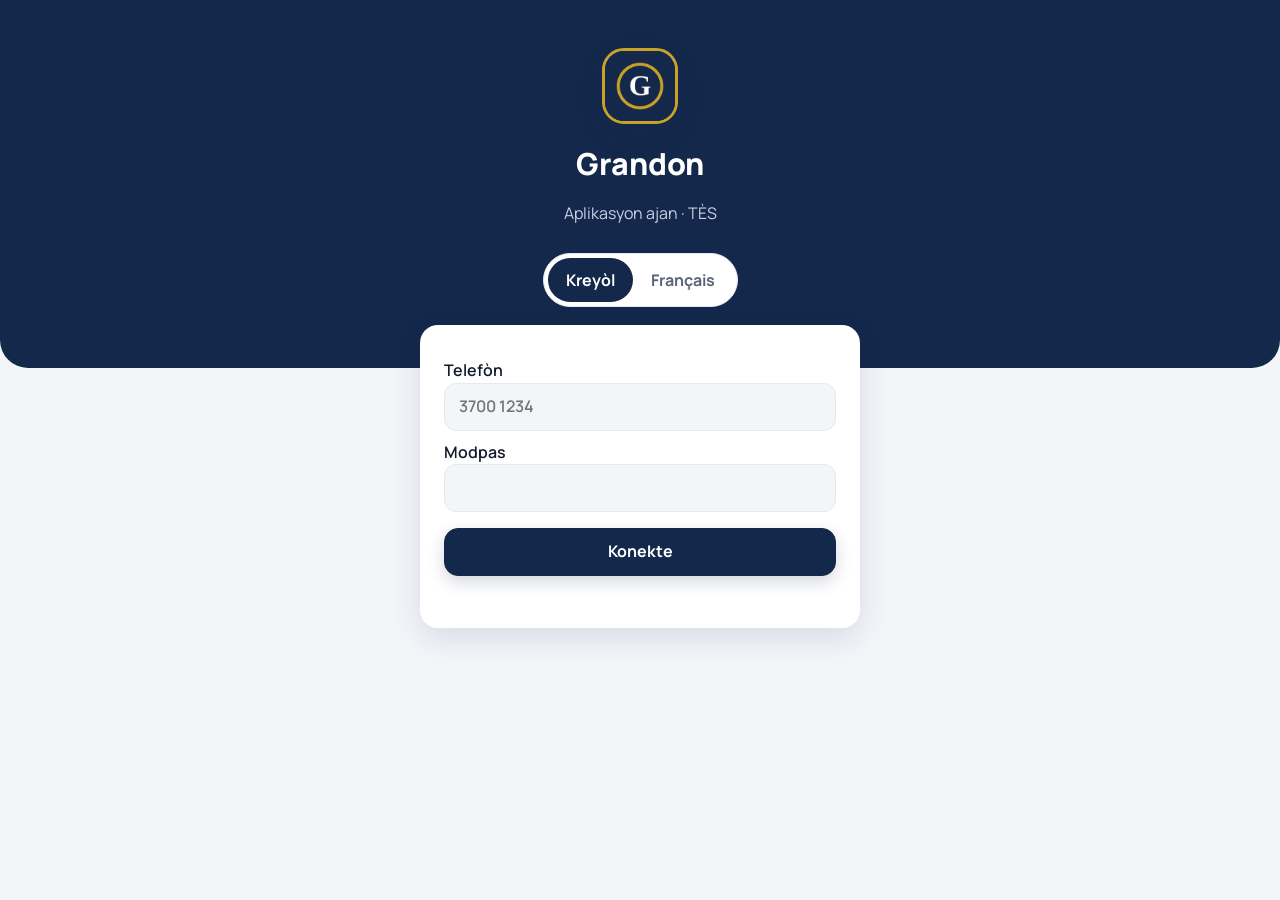
==== tes/index.html @ ac037f87 "v4.23: prodiksyon nan rasin sit la, kopi tès nan tes/ - config.js konekte ak baz prodiksyon an - tes" ====
<!doctype html>
<html lang="ht" data-look="a">
<head>
  <meta charset="utf-8">
  <meta name="viewport" content="width=device-width, initial-scale=1, viewport-fit=cover">
  <meta name="theme-color" content="#14284b">
  <meta name="robots" content="noindex">
  <meta name="description" content="Grandon: kliyan, cycle epay ak depo, menm san entènèt.">
  <title>Grandon · TÈS</title>
  <script>
    // Mete look/tèm/gwosè tèks la ANVAN premye randering lan (pa gen flach).
    try {
      var p = JSON.parse(localStorage.getItem("grandon-prefs") || "{}"), r = document.documentElement;
      r.dataset.look = ["a", "b", "c"].includes(p.look) ? p.look : "a";
      if (r.dataset.look === "c" || p.tem === "dark") r.dataset.theme = "dark"; else if (p.tem === "light") r.dataset.theme = "light";
      if (p.teks) r.dataset.teks = p.teks;
    } catch (e) {}
  </script>
  <link rel="manifest" href="manifest.webmanifest">
  <link rel="icon" href="../icons/icon-192.png">
  <link rel="apple-touch-icon" href="../icons/icon-192.png">
  <link rel="stylesheet" href="../app.css">
  <link rel="stylesheet" href="../look-a.css">
  <link rel="stylesheet" href="../look-b.css">
  <link rel="stylesheet" href="../look-c.css">
</head>
<body>
  <header id="bar" hidden></header>
  <nav id="nav" class="tabbar" aria-label="Navigasyon prensipal" hidden></nav>
  <main id="app"><p class="empty">Ap chaje…</p></main>
  <script src="config.js"></script>
  <script type="module" src="../app.js"></script>
</body>
</html>
---- app.css ----
:root {
  --bg: #f3f5f9; --card: #fff; --ink: #121a2b; --mut: #5a6478; --line: #dde2ec;
  --pri: #14284b; --pri-ink: #fff; --acc: #c9a227; --ok: #1e7b45; --warn: #9a5b00; --err: #b42318; --info: #1d5fa8; --pend: #6b4fbb;
  --r: 12px;
  color-scheme: light;
}
@media (prefers-color-scheme: dark) {
  :root:not([data-theme="light"]) {
    --bg: #0b1120; --card: #141c2e; --ink: #e6ebf5; --mut: #9aa6bd; --line: #26314a;
    --pri: #7fa6e8; --pri-ink: #0b1120; --acc: #e0bd4f; --ok: #4cc27f; --warn: #e3a440; --err: #f0716a; --info: #7fb2f0; --pend: #a58ef0;
    color-scheme: dark;
  }
}
:root[data-theme="dark"] {
  --bg: #0b1120; --card: #141c2e; --ink: #e6ebf5; --mut: #9aa6bd; --line: #26314a;
  --pri: #7fa6e8; --pri-ink: #0b1120; --acc: #e0bd4f; --ok: #4cc27f; --warn: #e3a440; --err: #f0716a; --info: #7fb2f0; --pend: #a58ef0;
  color-scheme: dark;
}
html[data-teks="l"] { font-size: 112.5%; }
html[data-teks="xl"] { font-size: 125%; }
* { box-sizing: border-box; }
html { -webkit-text-size-adjust: 100%; }
body { margin: 0; overflow-x: hidden; background: var(--bg); color: var(--ink); font: 1rem/1.45 system-ui, -apple-system, "Segoe UI", Roboto, sans-serif; }
main { max-width: 640px; margin: 0 auto; padding: 12px 16px 80px; }
h1 { font-size: 1.35rem; margin: 6px 0 10px; display: flex; flex-wrap: wrap; gap: 6px; align-items: center; }
h2 { font-size: 1.05rem; margin: 22px 0 8px; }
a { color: var(--pri); }
.mut { color: var(--mut); } .sm { font-size: .85rem; }
.empty { color: var(--mut); text-align: center; padding: 24px 8px; }

#bar { position: sticky; top: 0; z-index: 10; display: flex; justify-content: space-between; align-items: center;
  padding: 10px 16px; padding-top: max(10px, env(safe-area-inset-top)); background: #14284b; color: #fff; }
#bar a { color: inherit; text-decoration: none; }
.brand { font-weight: 700; font-size: 1.1rem; display: flex; align-items: center; gap: 8px; }
.brand img { border-radius: 7px; }
.brand small { font-weight: 500; font-size: .7rem; opacity: .8; border: 1px solid currentColor; border-radius: 6px; padding: 0 5px; margin-left: 4px; }
.net { display: flex; align-items: center; gap: 6px; font-size: .9rem; background: rgba(255,255,255,.15); padding: 4px 10px; border-radius: 99px; }
.dot { width: 9px; height: 9px; border-radius: 50%; background: #7ee2a0; }
.net.off .dot { background: #fbb; }
.cnt { background: #fff; color: #222; border-radius: 99px; padding: 0 7px; font-size: .8rem; font-weight: 700; }
.cnt.err { background: #ffd8d4; color: #8a1b12; }
.spin { width: 12px; height: 12px; border: 2px solid currentColor; border-right-color: transparent; border-radius: 50%; animation: sp .8s linear infinite; }
@keyframes sp { to { transform: rotate(360deg); } }

.card { background: var(--card); border: 1px solid var(--line); border-radius: var(--r); padding: 14px; margin: 8px 0; }
.btn { display: inline-flex; justify-content: center; align-items: center; gap: 6px; min-height: 44px; padding: 10px 16px; border-radius: 10px;
  border: 1px solid var(--line); background: var(--card); color: var(--ink); font: inherit; font-weight: 600; text-decoration: none; cursor: pointer; }
.btn.pri { background: var(--pri); color: var(--pri-ink); border-color: var(--pri); }
.btn.danger { color: var(--err); border-color: var(--err); }
.btn.sm { min-height: 36px; padding: 6px 12px; font-size: .9rem; }
.btn.block { display: flex; width: 100%; margin: 10px 0; }
.btn:disabled { opacity: .55; }
.back { display: inline-block; padding: 6px 0; text-decoration: none; font-weight: 600; }

.hello { margin: 4px 0 10px; font-size: 1.05rem; }
.actions { display: grid; grid-template-columns: repeat(3, 1fr); gap: 8px; }
.act { background: var(--card); border: 1px solid var(--line); border-radius: var(--r); padding: 14px 6px; text-align: center; text-decoration: none; color: var(--ink); font-weight: 600; font-size: .9rem; }
.act span { display: flex; margin: 0 auto 6px; width: 40px; height: 40px; align-items: center; justify-content: center; border-radius: 50%; background: var(--pri); color: var(--pri-ink); font-size: 1.3rem; }

.search, input, select, textarea { width: 100%; font: inherit; padding: 11px 12px; border-radius: 10px; border: 1px solid var(--line); background: var(--card); color: var(--ink); }
.search { margin-bottom: 8px; }
.list { display: flex; flex-direction: column; gap: 6px; }
.row { display: flex; justify-content: space-between; gap: 10px; align-items: center; background: var(--card); border: 1px solid var(--line); border-radius: var(--r); padding: 12px; text-decoration: none; color: var(--ink); }
.row.col { flex-direction: column; align-items: stretch; }
.row .right { text-align: right; flex-shrink: 0; }
.btns { display: flex; gap: 8px; margin-top: 8px; }

.badge { display: inline-block; font-size: .72rem; font-weight: 700; padding: 2px 8px; border-radius: 99px; vertical-align: middle; border: 1px solid currentColor; }
.badge.ok { color: var(--ok); } .badge.warn { color: var(--warn); } .badge.err { color: var(--err); }
.badge.info { color: var(--info); } .badge.mut { color: var(--mut); } .badge.pend { color: var(--pend); }

.form label { display: block; margin: 10px 0; font-weight: 600; font-size: .92rem; }
.form label input, .form label select, .form label textarea { margin-top: 4px; font-weight: 400; }
.grid2 { display: grid; grid-template-columns: minmax(0, 1fr) minmax(0, 1fr); gap: 0 10px; }
.grid2 > * { min-width: 0; }
input[type=date] { min-height: 46px; }
@media (max-width: 360px) { .grid2 { grid-template-columns: 1fr; } }
label.chk { display: flex; gap: 10px; align-items: flex-start; font-weight: 500; }
label.chk input { width: 22px; height: 22px; margin: 0; flex-shrink: 0; }
fieldset.field { border: 0; padding: 0; margin: 12px 0; min-width: 0; }
fieldset.field legend { font-weight: 600; font-size: .92rem; padding: 0; margin-bottom: 6px; }
.sr { position: absolute; width: 1px; height: 1px; overflow: hidden; clip: rect(0 0 0 0); }
.seg.s4 { grid-template-columns: repeat(4, 1fr); } .seg.s5 { grid-template-columns: repeat(5, 1fr); }
.jours { display: grid; grid-template-columns: repeat(7, 1fr); gap: 4px; }
.jours label { position: relative; margin: 0; }
.jours input { position: absolute; inset: 0; width: 1px; height: 1px; opacity: 0; pointer-events: none; }
.jours span { display: flex; align-items: center; justify-content: center; min-height: 46px; border-radius: 10px; border: 1px solid var(--line); font-size: .82rem; font-weight: 600; }
.jours input:checked + span { background: var(--pri); color: var(--pri-ink); border-color: var(--pri); }
.jours input:focus-visible + span { outline: 2px solid var(--info); }
.solde { text-align: center; }
.solde span { display: block; color: var(--mut); font-size: .85rem; }
.solde b { display: block; font-size: 2rem; color: var(--pri); margin: 2px 0; }
.bar { height: 8px; border-radius: 99px; background: var(--line); margin-top: 6px; overflow: hidden; }
.bar i { display: block; height: 100%; background: var(--acc); border-radius: 99px; }
b.in { color: var(--ok); } b.out { color: var(--err); }
.recap small { font-size: .75rem; }
.gps { display: flex; justify-content: space-between; align-items: center; gap: 8px; }
.prev { max-width: 100%; max-height: 220px; border-radius: 10px; display: block; margin: 6px 0; }
.err-msg { color: var(--err); font-weight: 600; min-height: 1em; margin: 6px 0; }
.note { padding: 10px 12px; border-radius: 10px; background: var(--card); border: 1px solid var(--line); }
.note.warn { border-color: var(--warn); } .note.err { border-color: var(--err); color: var(--err); }

.seg { border: 0; padding: 0; margin: 0 0 6px; min-width: 0; display: grid; grid-template-columns: 1fr 1fr; gap: 6px; }
.seg label { margin: 0; position: relative; }
.seg input { position: absolute; inset: 0; width: 1px; height: 1px; opacity: 0; pointer-events: none; }
.seg span { display: flex; align-items: center; justify-content: center; text-align: center; min-height: 48px; padding: 6px; border-radius: 10px; border: 1px solid var(--line); font-size: .88rem; }
.seg input:checked + span { background: var(--pri); color: var(--pri-ink); border-color: var(--pri); }
.seg input:focus-visible + span { outline: 2px solid var(--info); }

.recap, .stats { display: grid; grid-template-columns: 1fr 1fr; gap: 10px; }
.recap { background: var(--bg); border-radius: 10px; padding: 10px; margin: 8px 0; }
.recap div, .stats div { display: flex; flex-direction: column; }
.recap span, .stats span, .kv > span { color: var(--mut); font-size: .8rem; }
.stats .wide { grid-column: 1 / -1; } .stats .warn b { color: var(--warn); }
.kv { display: flex; justify-content: space-between; padding: 4px 0; }

.head { display: flex; gap: 12px; align-items: center; }
.head h1 { margin: 0; }
.avatar { width: 64px; height: 64px; border-radius: 50%; object-fit: cover; flex-shrink: 0; }
.avatar.ph { display: flex; align-items: center; justify-content: center; background: var(--pri); color: var(--pri-ink); font-size: 1.6rem; font-weight: 700; }

.login { text-align: center; padding-top: 30px; }
.login h1 { justify-content: center; font-size: 1.7rem; margin-bottom: 0; }
.login form { text-align: left; margin-top: 18px; }
.login form label { display: block; margin: 10px 0; font-weight: 600; }
.login .btn { width: 100%; margin-top: 8px; }
.login img { border-radius: 18px; }

.toast { position: fixed; left: 16px; right: 16px; bottom: max(16px, env(safe-area-inset-bottom)); max-width: 600px; margin: 0 auto; z-index: 50;
  padding: 12px 16px; border-radius: 12px; background: #17201b; color: #fff; font-weight: 600; box-shadow: 0 6px 24px rgba(0,0,0,.25); }
.toast.err { background: #b42318; color: #fff; } .toast.info { background: #14284b; color: #fff; }
.toast.update { border: 0; font: inherit; font-weight: 700; cursor: pointer; }

/* ---------- Ba navigasyon anba ---------- */
.tabbar { position: fixed; left: 0; right: 0; bottom: 0; z-index: 20; display: grid; grid-template-columns: repeat(6, 1fr);
  background: var(--card); border-top: 1px solid var(--line); padding: 4px max(4px, env(safe-area-inset-right)) max(4px, env(safe-area-inset-bottom)) max(4px, env(safe-area-inset-left));
  box-shadow: 0 -4px 16px rgba(10, 20, 40, .06); }
.tabbar a { display: flex; flex-direction: column; align-items: center; justify-content: center; gap: 2px; min-height: 56px;
  text-decoration: none; color: var(--mut); font-size: .72rem; font-weight: 600; border-radius: 12px; }
.tabbar svg { width: 24px; height: 24px; fill: none; stroke: currentColor; }
[hidden] { display: none !important; }
.tabbar a.on { color: var(--pri); }
.nav-foot { display: none; }
/* Laptop / ekran laj (≥ 1024 px): navigasyon an vin yon kolòn agòch anba ba estati a; kontni an pi laj.
   Chak look re-ekri règ sa yo ak pwòp estil li (gade LOOKS.md § Laptop). */
@media (min-width: 1024px) {
  body.has-nav { padding-left: var(--nav-w, 0px); } /* chak look mete --nav-w (sinon pa gen kolòn) */
  body.has-nav #bar { margin-left: calc(-1 * var(--nav-w, 0px)); } /* ba a soti nan padding body a: li sou tout lajè a */
  body.has-nav main { padding-bottom: 40px; }
  body.has-nav .toast { left: auto; right: 24px; bottom: 24px; transform: none; max-width: 420px; }
  .tabbar { position: fixed; left: 0; right: auto; top: var(--bar-h, 56px); bottom: 0; width: var(--nav-w, 232px); transform: none;
    display: flex; flex-direction: column; gap: 4px; padding: 14px 12px; border: 0; border-right: 1px solid var(--line); border-radius: 0; box-shadow: none; overflow-y: auto; }
  .tabbar a { flex-direction: row; justify-content: flex-start; gap: 12px; min-height: 48px; padding: 0 14px; border-radius: 12px; font-size: .95rem; }
  .nav-foot { display: flex; flex-direction: column; gap: 2px; margin-top: auto; padding: 12px 14px 4px; font-size: .85rem; color: var(--mut); border-top: 1px solid var(--line); }
  .nav-foot .nav-moi { color: var(--ink); font-weight: 700; }
  main { max-width: 1120px; padding: 24px 32px 40px; }
  .form { max-width: 720px; }
  .list.grid-t { grid-template-columns: 1fr 1fr; }
}
@media (min-width: 1440px) { .list.grid-t { grid-template-columns: 1fr 1fr 1fr; } main { max-width: 1240px; } }
.tabbar a.on svg { background: color-mix(in srgb, var(--pri) 14%, transparent); border-radius: 99px; padding: 3px 14px; width: 54px; height: 30px; }
.tabbar a:focus-visible { outline: 2px solid var(--info); outline-offset: -2px; }
body.has-nav main { padding-bottom: calc(96px + env(safe-area-inset-bottom)); }
body.has-nav .toast { bottom: calc(80px + env(safe-area-inset-bottom)); }

/* ---------- Eleman paj yo ---------- */
.page-head { display: flex; justify-content: space-between; align-items: center; gap: 10px; margin: 6px 0 12px; }
.page-head h1 { margin: 0; font-size: 1.5rem; }
.grow { flex: 1; min-width: 0; }
.row .grow b, .row .grow .sm { overflow-wrap: anywhere; }
a.lnk { text-decoration: none; color: inherit; }
.row.flat { background: transparent; border: 0; padding: 8px 0 0; }
.thumb { width: 44px; height: 44px; border-radius: 50%; object-fit: cover; flex-shrink: 0; background: var(--line); }
.thumb.ph { display: flex; align-items: center; justify-content: center; background: var(--pri); color: var(--pri-ink); font-weight: 700; }
.center { text-align: center; }
.seg.s3 { grid-template-columns: repeat(3, 1fr); }
.btn.block.danger { background: var(--card); }
.soon { text-align: center; padding: 32px 16px; }
.soon h1 { justify-content: center; }
.soon-ico svg { width: 56px; height: 56px; fill: var(--acc); }
.soon-links { display: flex; justify-content: center; gap: 8px; flex-wrap: wrap; margin-top: 14px; }

/* Rapò */
.chips { display: grid; grid-template-columns: repeat(3, 1fr); gap: 8px; margin-bottom: 12px; }
.chip { display: flex; flex-direction: column; align-items: center; padding: 8px 4px; min-height: 52px; border-radius: 12px;
  border: 1px solid var(--line); background: var(--card); color: var(--ink); font: inherit; font-weight: 700; cursor: pointer; }
.chip small { font-weight: 500; color: var(--mut); font-size: .75rem; }
.chip.on { background: var(--pri); color: var(--pri-ink); border-color: var(--pri); }
.chip.on small { color: inherit; opacity: .85; }
.kpis { display: grid; grid-template-columns: 1fr 1fr; gap: 8px; }
.kpi { background: var(--card); border: 1px solid var(--line); border-radius: var(--r); padding: 12px; display: flex; flex-direction: column; min-width: 0; }
.kpi span { color: var(--mut); font-size: .8rem; }
.kpi b { font-size: 1.35rem; margin: 2px 0; overflow-wrap: anywhere; }
.kpi small { color: var(--mut); font-size: .75rem; }
.kpi.main { grid-column: 1 / -1; background: #14284b; border-color: #14284b; color: #fff; }
.kpi.main span, .kpi.main small { color: rgba(255,255,255,.8); }
.kpi.main b { font-size: 1.8rem; color: #fff; }

/* ---------- Tablèt (768 px +) ---------- */
@media (min-width: 768px) {
  main { max-width: 980px; padding-left: 24px; padding-right: 24px; }
  .grid-t { display: grid; grid-template-columns: 1fr 1fr; gap: 8px; }
  .kpis { grid-template-columns: repeat(4, 1fr); }
  .kpi.main { grid-column: 1 / -1; }
  .form { max-width: 640px; }
  .tabbar { left: 50%; right: auto; transform: translateX(-50%); width: min(640px, 100%); bottom: 12px;
    border: 1px solid var(--line); border-radius: 20px; padding: 4px; }
  body.has-nav main { padding-bottom: 110px; }
  .tabbar a { font-size: .8rem; }
}

/* ---------- Popup (bwat dyalòg) ---------- */
body.modal-open { overflow: hidden; }
.modal-wrap { position: fixed; inset: 0; z-index: 100; display: flex; align-items: flex-end; justify-content: center;
  background: rgba(8, 14, 28, .55); padding: 16px; padding-bottom: max(16px, env(safe-area-inset-bottom)); animation: fade .15s ease-out; }
.modal-wrap.out { animation: fade .12s ease-in reverse forwards; }
.modal { width: 100%; max-width: 440px; max-height: calc(100vh - 32px); overflow: auto; background: var(--card); color: var(--ink);
  border-radius: 20px; padding: 20px; box-shadow: 0 20px 60px rgba(0, 0, 0, .35); animation: monte .18s ease-out; }
@media (min-width: 600px) { .modal-wrap { align-items: center; } }
@keyframes fade { from { opacity: 0; } to { opacity: 1; } }
@keyframes monte { from { transform: translateY(24px); opacity: .6; } to { transform: none; opacity: 1; } }
@media (prefers-reduced-motion: reduce) { .modal-wrap, .modal { animation: none; } }
.modal-h { display: flex; flex-direction: column; align-items: center; text-align: center; gap: 10px; }
.modal-h h2 { margin: 0; font-size: 1.15rem; }
.modal-ico { width: 52px; height: 52px; border-radius: 50%; display: flex; align-items: center; justify-content: center;
  background: #14284b; color: #fff; font-size: 1.5rem; font-weight: 800; box-shadow: 0 0 0 5px color-mix(in srgb, var(--acc) 35%, transparent); }
.modal-ico.danger { background: var(--err); box-shadow: 0 0 0 5px color-mix(in srgb, var(--err) 25%, transparent); }
.modal-foto { width: 84px; height: 84px; border-radius: 50%; object-fit: cover; border: 3px solid var(--acc); cursor: zoom-in; }
.modal-p { text-align: center; color: var(--mut); margin: 10px 0 0; }
.modal-dl { margin: 14px 0 0; background: var(--bg); border-radius: 12px; padding: 4px 12px; }
.modal-dl div { display: flex; justify-content: space-between; gap: 12px; padding: 8px 0; border-bottom: 1px solid var(--line); }
.modal-dl div:last-child { border-bottom: 0; }
.modal-dl dt { color: var(--mut); font-size: .88rem; }
.modal-dl dd { margin: 0; font-weight: 700; text-align: right; overflow-wrap: anywhere; }
.modal-l { display: block; margin-top: 12px; font-weight: 600; font-size: .92rem; }
.modal-l input { margin-top: 6px; }
.modal-b { display: grid; grid-template-columns: repeat(auto-fit, minmax(0, 1fr)); gap: 10px; margin-top: 18px; }
.modal-b .btn { min-height: 48px; }
.btn.danger-full { background: var(--err); border-color: var(--err); color: #fff; }

/* Foto an gwo */
.zoom { margin: 0; text-align: center; }
.zoom img { max-width: 100%; max-height: 70vh; border-radius: 14px; display: block; margin: 0 auto; }
.zoom figcaption { margin-top: 10px; font-weight: 700; }
img.thumb, img.avatar, img.prev { cursor: zoom-in; }

/* Rechèch + pozisyon */
.search-row { display: grid; grid-template-columns: 1fr auto auto; gap: 8px; align-items: center; }
.search-row .search { margin: 0; }
.search-row select { width: auto; min-height: 46px; }
.gps-btn { min-height: 46px; padding: 8px 12px; }
.gps-btn svg { width: 20px; height: 20px; fill: var(--pri); }
@media (max-width: 420px) {
  .search-row { grid-template-columns: 1fr 1fr; }
  .search-row .search { grid-column: 1 / -1; }
}

/* Fich kliyan */
.page-head.sub { margin: 18px 0 8px; }
.page-head.sub h2 { margin: 0; }
.card.info .kv { padding: 9px 0; border-bottom: 1px solid var(--line); gap: 12px; align-items: center; }
.card.info .kv:last-child { border-bottom: 0; }
.card.info .kv b { text-align: right; overflow-wrap: anywhere; font-weight: 600; }

/* Chwa lang (koneksyon) */
.lang-sw { display: inline-flex; border: 1px solid var(--line); border-radius: 99px; padding: 3px; margin-top: 6px; background: var(--card); }
.lang-sw button { border: 0; background: none; font: inherit; font-weight: 600; padding: 6px 14px; border-radius: 99px; color: var(--mut); cursor: pointer; min-height: 36px; }
.lang-sw button.on { background: var(--pri); color: var(--pri-ink); }

/* Chan obligatwa ki manke */
[aria-invalid="true"] { border-color: var(--err) !important; box-shadow: 0 0 0 3px color-mix(in srgb, var(--err) 18%, transparent); }
.modal-choix fieldset { border: 0; padding: 0; margin: 14px 0 0; display: grid; gap: 6px; }
.modal-choix label:not(.modal-l) { display: flex; align-items: center; gap: 10px; padding: 10px 12px; border: 1px solid var(--line); border-radius: 12px; cursor: pointer; font-weight: 600; }
.modal-choix input[type=radio] { width: 20px; height: 20px; margin: 0; accent-color: var(--pri); }
.modal-choix label:has(input:checked) { border-color: var(--pri); background: color-mix(in srgb, var(--pri) 8%, transparent); }
.modal-choix textarea { margin-top: 6px; }

/* Onglè (Epay) */
.tabs { display: flex; gap: 4px; background: var(--card); border: 1px solid var(--line); border-radius: 14px; padding: 4px; margin: 0 0 6px; }
.tab { flex: 1; min-height: 44px; border: 0; border-radius: 10px; background: none; font: inherit; font-weight: 700; color: var(--mut); cursor: pointer; display: flex; align-items: center; justify-content: center; gap: 6px; }
.tab.on { background: var(--pri); color: var(--pri-ink); }
.tab:focus-visible { outline: 2px solid var(--info); }
.cnt-b { background: var(--err); color: #fff; border-radius: 99px; padding: 0 7px; font-size: .75rem; }
.btns-v { display: flex; flex-direction: column; gap: 6px; flex-shrink: 0; }
.btn-row { display: grid; grid-template-columns: 1fr 1fr; gap: 8px; margin: 10px 0; }
b.fee { color: var(--warn); }
.note.info-note { border-color: var(--info); color: var(--ink); background: color-mix(in srgb, var(--info) 8%, var(--card)); margin: 8px 0; font-size: .9rem; }
.row.demande .btns { margin-top: 10px; }
.seg.s4 span { font-size: .85rem; }

/* ---------- Mak nan ba a ---------- */
.brand .mark { width: 26px; height: 26px; border-radius: 8px; border: 2px solid var(--acc); display: inline-flex; align-items: center; justify-content: center; font-weight: 800; font-size: .95rem; }

/* ---------- Filt (Epay) ---------- */
.chips.filt { grid-template-columns: repeat(3, 1fr); margin: 6px 0 8px; }
.chips.filt .chip { min-height: 44px; flex-direction: row; gap: 6px; }

/* ---------- Chwa look (Paramèt) ---------- */
.looks { display: grid; grid-template-columns: repeat(3, minmax(0, 1fr)); gap: 8px; }
.looks .look-opt { position: relative; margin: 0; display: flex; flex-direction: column; gap: 6px; padding: 8px; border: 2px solid var(--line); border-radius: 14px; cursor: pointer; font-weight: 600; min-width: 0; }
.look-opt input { position: absolute; inset: 0; width: 1px; height: 1px; opacity: 0; pointer-events: none; }
.look-opt.on, .look-opt:has(input:checked) { border-color: var(--acc); box-shadow: 0 0 0 3px color-mix(in srgb, var(--acc) 25%, transparent); }
.look-opt:has(input:focus-visible) { outline: 2px solid var(--info); outline-offset: 2px; }
.look-prev { display: block; height: 88px; border-radius: 10px; position: relative; overflow: hidden; border: 1px solid var(--line); }
.look-prev i { position: absolute; display: block; border-radius: 4px; }
.look-prev .lp-bar { left: 0; right: 0; top: 0; height: 18px; border-radius: 0; }
.look-prev .lp-card { left: 8px; right: 8px; top: 26px; height: 24px; }
.look-prev .lp-btn { left: 8px; width: 36px; top: 56px; height: 12px; }
.look-prev .lp-nav { left: 0; right: 0; bottom: 0; height: 14px; border-radius: 0; }
.look-opt[data-look-opt="a"] .look-prev { background: #f3f5f9; }
.look-opt[data-look-opt="a"] .lp-bar { background: #14284b; } .look-opt[data-look-opt="a"] .lp-card { background: #fff; border: 1px solid #dde2ec; }
.look-opt[data-look-opt="a"] .lp-btn { background: #c9a227; } .look-opt[data-look-opt="a"] .lp-nav { background: #14284b; margin: 0 6px 4px; border-radius: 8px; }
.look-opt[data-look-opt="b"] .look-prev { background: #fff; }
.look-opt[data-look-opt="b"] .lp-bar { background: #fff; border-bottom: 1px solid #e4e8f0; } .look-opt[data-look-opt="b"] .lp-card { background: #fff; border: 1px solid #e4e8f0; }
.look-opt[data-look-opt="b"] .lp-btn { background: #f2a900; width: 60px; height: 14px; } .look-opt[data-look-opt="b"] .lp-nav { background: #fff; border-top: 1px solid #e4e8f0; }
.look-opt[data-look-opt="c"] .look-prev { background: #0b1222; border-color: #23304d; }
.look-opt[data-look-opt="c"] .lp-bar { background: #0f1830; } .look-opt[data-look-opt="c"] .lp-card { background: #141e33; border: 1px solid #23304d; }
.look-opt[data-look-opt="c"] .lp-btn { background: #e8c15a; } .look-opt[data-look-opt="c"] .lp-nav { background: #0f1830; border-top: 1px solid #23304d; }
.look-nom { font-size: .95rem; }
.look-desk { font-size: .75rem; font-weight: 500; color: var(--mut); line-height: 1.3; }
@media (max-width: 400px) { .looks { grid-template-columns: 1fr; } .looks .look-opt { display: grid; grid-template-columns: 96px 1fr; column-gap: 10px; row-gap: 2px; align-items: center; } .look-prev { width: 96px; height: 64px; grid-row: 1 / 3; } .look-nom { align-self: end; } .look-desk { align-self: start; } }

/* ---------- Tablo de bò: Objektif jodi a (baz; look yo ka ajiste) ---------- */
.obj { background: var(--card); border: 1px solid var(--line); border-radius: var(--r, 14px); padding: 14px 16px; margin: 14px 0; }
.obj h2 { margin: 0 0 10px; }
.obj-g { display: grid; grid-template-columns: repeat(3, minmax(0, 1fr)); gap: 8px; }
.obj-i { display: flex; flex-direction: column; gap: 2px; min-width: 0; padding: 10px; border-radius: 10px; border: 1px solid var(--line); }
.obj-i > span { font-size: .78rem; color: var(--mut); font-weight: 600; }
.obj-i > b { font-size: 1.15rem; font-variant-numeric: tabular-nums; overflow-wrap: anywhere; }
.obj-i > small { font-size: .74rem; color: var(--mut); }
.obj-i.ok > b { color: var(--ok); } .obj-i.warn > b { color: var(--warn); }
.obj-bar { height: 10px; margin-top: 12px; } .obj-bar i { background: var(--ok); }
.obj-p { margin: 6px 0 0; font-size: .85rem; color: var(--mut); } .obj-p b { color: var(--ink); }
.obj-tot { display: flex; flex-wrap: wrap; align-items: baseline; justify-content: space-between; gap: 2px 10px; margin-top: 12px; padding-top: 12px; border-top: 1px solid var(--line); }
.obj-tot > span { font-weight: 600; } .obj-tot > span small { color: var(--mut); font-weight: 400; }
.obj-tot > b { font-size: 1.2rem; font-variant-numeric: tabular-nums; }
.obj-tot > small { flex-basis: 100%; text-align: right; color: var(--mut); font-size: .8rem; }
@media (max-width: 400px) { .obj-g { grid-template-columns: 1fr; } .obj-i { flex-direction: row; flex-wrap: wrap; align-items: baseline; justify-content: space-between; column-gap: 8px; } .obj-i > small { flex-basis: 100%; } }
html[data-look] .obj > h2 { margin: 0 0 10px; }
html[data-look="a"] .obj { border-radius: 20px; border: 0; box-shadow: 0 6px 20px rgba(10, 20, 40, .06); }
html[data-look="b"] .obj { border-radius: 20px; }
html[data-look="b"] .obj-bar i { background: var(--acc); }
html[data-look="c"] .obj-i > b, html[data-look="c"] .obj-tot > b, html[data-look="c"] .obj-p b { font-family: var(--mono); }
@media (min-width: 1024px) { html[data-look] .obj { margin-top: 20px; } html[data-look] .obj-i { padding: 14px 16px; } html[data-look] .obj-i > b { font-size: 1.4rem; } }

.mwa h2 small { font-weight: 500; color: var(--mut); font-size: .8em; margin-left: 6px; text-transform: none; letter-spacing: 0; }
.obj-dwe { display: flex; flex-wrap: wrap; align-items: baseline; justify-content: space-between; gap: 2px 12px; padding: 12px 14px; margin-bottom: 8px; border-radius: 12px; border: 1px solid var(--line); }
.obj-dwe > span { font-weight: 700; } .obj-dwe > b { font-size: 1.6rem; font-variant-numeric: tabular-nums; }
.obj-dwe > small { flex-basis: 100%; color: var(--mut); font-size: .8rem; }
.obj-dwe.warn > b { color: var(--warn); } .obj-dwe.ok > b { color: var(--ok); }
.obj-p a { display: inline-flex; align-items: center; min-height: 44px; font-weight: 600; }
html[data-look="c"] .obj-dwe > b { font-family: var(--mono); }

/* ---------- Alèt kliyan (popup + seksyon) ---------- */
.seg.s2 { grid-template-columns: repeat(2, 1fr); }
.alet-tit { display: flex; align-items: center; justify-content: space-between; gap: 8px; margin-top: 18px; }
html[data-look] .alet-tit h2 { margin: 0; }
.alet-tit .btn { min-height: 44px; }
.row.alet { border-left: 4px solid var(--warn); align-items: flex-start; gap: 10px; }
.row.alet.ijan { border-left-color: var(--err); } .row.alet.info { border-left-color: var(--info); }
.row.alet.fini { border-left-color: var(--line); }
.row.alet .alet-m { margin: 4px 0 2px; white-space: pre-wrap; overflow-wrap: anywhere; }
.row.alet .btn { flex: none; min-height: 44px; }
.alet-lis { display: flex; flex-direction: column; gap: 8px; max-height: min(52vh, 420px); overflow-y: auto; margin: 4px 0 12px; text-align: left; }
.alet-lis .row.alet { margin: 0; padding: 10px 12px; border-radius: 10px; border: 1px solid var(--line); border-left-width: 4px; background: var(--card); }
html[data-look] .alet-h.ijan .modal-ico { background: var(--err); color: #fff; }
html[data-look] .alet-h.enpotan .modal-ico { background: var(--warn); color: #fff; }
.alet-h .modal-ico { animation: alet-pil 1s ease-in-out 3; }
@keyframes alet-pil { 50% { transform: scale(1.12); } }
@media (prefers-reduced-motion: reduce) { .alet-h .modal-ico { animation: none; } }
.alet-form select, .alet-form input[type=date], .alet-form input[name=tit] { width: 100%; min-height: 44px; }
.alet-form fieldset { display: flex; flex-wrap: wrap; gap: 6px; }

/* ---------- Onglè Kat ---------- */
.kat { height: min(58vh, 560px); min-height: 300px; border-radius: 14px; border: 1px solid var(--line); overflow: hidden; margin: 10px 0 12px; background: #dfe5ec; z-index: 0; position: relative; }
.kat .empty { padding-top: 120px; }
#kat-p .tabs { margin-bottom: 8px; }
.kat-aj { display: flex; flex-wrap: wrap; gap: 6px; margin: 8px 0 4px; }
html[data-look] .kat-aj .chip { flex: 0 1 auto; min-height: 44px; display: inline-flex; align-items: center; gap: 6px; }
.kat-dot { display: inline-block; width: 12px; height: 12px; border-radius: 50%; border: 2px solid #fff; box-shadow: 0 0 0 1px rgba(0,0,0,.25); flex: none; }
.kat-chk { display: flex; align-items: center; gap: 8px; min-height: 44px; font-weight: 600; }
.kat-chk input { width: 20px; height: 20px; }
.kat-dat label { display: flex; align-items: center; gap: 10px; font-weight: 600; }
.kat-dat input { min-height: 44px; }
.kat-rez { display: flex; flex-wrap: wrap; align-items: center; justify-content: space-between; gap: 8px; margin: 4px 0 10px; }
.kat-rez .btn { display: inline-flex; align-items: center; gap: 6px; min-height: 44px; }
.kat-rez .btn svg { width: 18px; height: 18px; }
.kat-ol { list-style: none; padding: 0; margin: 0; }
.kat-ol .row { display: flex; align-items: center; gap: 10px; }
.kat-ol a.grow { color: inherit; text-decoration: none; min-height: 44px; display: flex; flex-direction: column; justify-content: center; }
.kat-num { display: inline-flex; align-items: center; justify-content: center; min-width: 26px; height: 26px; border-radius: 50%; color: #fff; font-weight: 800; font-size: .8rem; flex: none; }
.kat-km { white-space: nowrap; }
.kat-n span { display: flex; align-items: center; justify-content: center; width: 28px; height: 28px; border-radius: 50%; color: #fff; font: 800 13px/1 system-ui, sans-serif; border: 2px solid #fff; box-shadow: 0 1px 4px rgba(0,0,0,.4); }
.kat-san { margin: 10px 0; } .kat-san summary { min-height: 44px; display: flex; align-items: center; font-weight: 600; cursor: pointer; }
.kat-aj-r { margin: 10px 0; } .kat-aj-r h2 { display: flex; align-items: center; gap: 8px; margin: 0 0 4px; }
.kat-tl { list-style: none; padding: 0; margin: 8px 0 0; display: flex; flex-direction: column; gap: 6px; font-size: .9rem; }
.kat-tl li { display: flex; align-items: center; gap: 8px; flex-wrap: wrap; }
.leaflet-popup-content { font-size: .9rem; line-height: 1.4; } .leaflet-popup-content a { font-weight: 700; }
.leaflet-container { font: inherit; }
@media (min-width: 1024px) { .kat { height: calc(100vh - var(--bar-h, 56px) - 220px); min-height: 420px; } }
@media (max-width: 400px) { .tabbar a { font-size: .62rem; } }
/* Pozisyon ajan an sou kat la: pwen ble ki bat + bouton «Kote m ye» */
.kat-mwen i { position: relative; display: block; width: 22px; height: 22px; border-radius: 50%; background: #2563eb; border: 3px solid #fff; box-shadow: 0 0 0 1px rgba(0,0,0,.25), 0 2px 6px rgba(0,0,0,.35); }
.kat-mwen i::after { content: ""; position: absolute; inset: -3px; border-radius: 50%; background: rgba(37, 99, 235, .45); animation: kat-pulse 1.6s ease-out infinite; z-index: -1; }
@keyframes kat-pulse { 0% { transform: scale(1); opacity: .9; } 100% { transform: scale(3.2); opacity: 0; } }
@media (prefers-reduced-motion: reduce) { .kat-mwen i::after { animation: none; transform: scale(1.8); opacity: .35; } }
.leaflet-control .kat-loc, button.kat-loc { width: 44px; height: 44px; display: flex; align-items: center; justify-content: center; background: #fff; color: #1f2937; border: 2px solid rgba(0,0,0,.2); border-radius: 8px; cursor: pointer; padding: 0; }
button.kat-loc svg { width: 24px; height: 24px; }
button.kat-loc:focus-visible { outline: 3px solid #2563eb; outline-offset: 2px; }
button.kat-loc.ap svg { animation: kat-tou 1s linear infinite; color: #2563eb; }
@keyframes kat-tou { to { transform: rotate(360deg); } }

/* Senkronizasyon: paj apa. Nan ba anba telefòn/tablèt la li pa parèt (6 bouton); pilil «Anliy» la ak Paramèt mennen ladan l. Sou laptop li nan kolòn navigasyon an. */
.tabbar a.nav-lap { display: none; }
@media (min-width: 1024px) { html[data-look] .tabbar a.nav-lap { display: flex; } }
.senk-lyen { display: flex; align-items: center; gap: 10px; text-decoration: none; color: inherit; min-height: 56px; }
.senk-lyen > span { font-size: 1.4rem; color: var(--mut); }

/* ---------- Otorizasyon modifikasyon ---------- */
button.row.tx-btn { width: 100%; font: inherit; color: inherit; text-align: left; cursor: pointer; border: 0; background: transparent; }
html[data-look] button.row.tx-btn:focus-visible { outline: 3px solid var(--info); outline-offset: 2px; }
.form label.bloke { opacity: .55; }
.form label.bloke input, .form label.bloke select { cursor: not-allowed; }
.modif-form .chk { display: flex; align-items: center; gap: 10px; min-height: 44px; }
.modif-form .chk input { width: 20px; height: 20px; flex: none; }
.modif-form .modif-chan { display: grid; grid-template-columns: 1fr 1fr; gap: 0 10px; }
@media (max-width: 400px) { .modif-form .modif-chan { grid-template-columns: 1fr; } }
.row.modif .btns { display: flex; gap: 8px; flex-wrap: wrap; margin-top: 6px; }

/* ---------- Istorik modifikasyon (manadjè) ---------- */
.ist-jou { display: flex; align-items: center; gap: 8px; margin: 8px 0 12px; }
.ist-jou .btn { min-width: 44px; min-height: 44px; font-size: 1.2rem; }
.ist-jou input { min-height: 44px; flex: 1; max-width: 220px; }
.ist-stats { display: grid; grid-template-columns: repeat(5, minmax(0, 1fr)); gap: 6px; margin-bottom: 12px; }
.ist-stats > div { display: flex; flex-direction: column; padding: 8px; border: 1px solid var(--line); border-radius: 10px; min-width: 0; }
.ist-stats span { font-size: .72rem; color: var(--mut); } .ist-stats b { font-size: 1.2rem; }
@media (max-width: 480px) { .ist-stats { grid-template-columns: repeat(3, minmax(0, 1fr)); } }
.ist-t { width: 100%; border-collapse: collapse; margin-top: 6px; font-size: .85rem; }
.ist-t th, .ist-t td { text-align: left; padding: 4px 6px; border-bottom: 1px solid var(--line); overflow-wrap: anywhere; }
.ist-t th { color: var(--mut); font-weight: 600; font-size: .75rem; }

/* Aparèy bloke (kont lan aktif sou yon lòt aparèy) */
.aparey-bloke { text-align: center; margin-top: 1.5rem; padding: 1.5rem 1.25rem; }
.aparey-bloke h1 { font-size: 1.35rem; margin: .25rem 0 .75rem; }
.aparey-bloke .ikon-gwo { font-size: 2.6rem; line-height: 1; margin-bottom: .5rem; }
.aparey-bloke p { max-width: 34rem; margin-inline: auto; }

/* Epay → Tranzaksyon: lis yon sèl kolòn, lè, filt ak tri */
.tx-tool { display: grid; grid-template-columns: 1fr 1fr; gap: 8px; margin-bottom: 12px; }
.tx-tool .search { grid-column: 1 / -1; margin: 0; }
.tx-sel { display: flex; flex-direction: column; gap: 4px; font-size: .8rem; color: var(--mut); min-width: 0; }
.tx-sel select { min-height: 44px; padding: 8px 10px; }
.tx-tool .tx-sel:first-of-type { grid-column: 1 / -1; }
@media (min-width: 720px) {
  .tx-tool { grid-template-columns: minmax(220px, 2fr) repeat(3, minmax(140px, 1fr)); align-items: end; }
  .tx-tool .search { grid-column: auto; min-height: 44px; }
  .tx-tool .tx-sel:first-of-type { grid-column: auto; }
}
.tx-seksyon .list.tx-lis { display: flex; flex-direction: column; gap: 6px; }
.txj { margin-bottom: 16px; }
.txj-h { display: flex; justify-content: space-between; align-items: baseline; gap: 8px; flex-wrap: wrap; margin: 4px 2px 8px; padding-bottom: 6px; border-bottom: 1px solid var(--line); }
.txj-h h3 { margin: 0; font-size: 1rem; }
.row.txr { display: grid; grid-template-columns: 52px minmax(0, 1fr) auto; gap: 10px; align-items: center; }
.txr-le { display: flex; flex-direction: column; align-items: flex-start; line-height: 1.2; }
.txr-le b { font-size: .95rem; }
.txr-le small { color: var(--mut); font-size: .72rem; }
.txr-main { display: flex; flex-direction: column; gap: 2px; min-width: 0; }
.txr-t, .txr-d, .txr-k { overflow-wrap: anywhere; }
.txr-mon { text-align: right; white-space: nowrap; }
.txr.txr-anile .txr-mon b { text-decoration: line-through; opacity: .7; }
@media (min-width: 1024px) {
  .row.txr { grid-template-columns: 64px minmax(0, 1.4fr) minmax(0, 1fr) auto; }
  .txr-main { display: contents; }
  .txr-t { grid-column: 2; }
  .txr-d { grid-column: 2; grid-row: 2; }
  .txr-k { grid-column: 3; grid-row: 1 / span 2; align-self: center; }
  .txr-le { grid-row: 1 / span 2; }
  .txr-mon { grid-column: 4; grid-row: 1 / span 2; }
  .txr-main .err-msg { grid-column: 2 / 4; }
}

/* Epay → Kont / Fidbak: menm modèl ak lis tranzaksyon yo */
html[data-look] .chips.filt.kx-filt { display: flex; flex-wrap: nowrap; overflow-x: auto; gap: 6px; scrollbar-width: none; padding-bottom: 2px; }
html[data-look] .chips.filt.kx-filt::-webkit-scrollbar { display: none; }
html[data-look] .chips.filt.kx-filt .chip { flex: 0 0 auto; min-width: max-content; padding-inline: 12px; white-space: nowrap; }
.kx-tool { grid-template-columns: 1fr; }
.kx-tool .tx-sel:first-of-type { grid-column: auto; }
.fb-seksyon .tx-tool .tx-sel:first-of-type { grid-column: auto; }
.fb-seksyon .tx-tool:not(.fb-tool-3) .tx-sel:last-of-type { grid-column: 1 / -1; }
.row.kxr { display: grid; grid-template-columns: 52px minmax(0, 1fr); gap: 6px 10px; align-items: center; }
.kxr-main { display: flex; flex-direction: column; gap: 3px; min-width: 0; color: inherit; text-decoration: none; }
.kxr-main .sm { overflow-wrap: anywhere; }
.kxr-bar { display: block; height: 4px; border-radius: 4px; background: color-mix(in srgb, var(--mut) 22%, transparent); overflow: hidden; margin-top: 2px; }
.kxr-bar i { display: block; height: 100%; background: var(--ok); border-radius: 4px; }
.kxr-ak { grid-column: 1 / -1; display: flex; gap: 8px; justify-content: flex-end; align-items: center; }
.kxr-ak .btn { min-width: 84px; }
.err-t { color: var(--err); }
.fbr .rezon { overflow-wrap: anywhere; }
@media (min-width: 720px) {
  .kx-tool { grid-template-columns: minmax(220px, 2fr) minmax(200px, 1fr); }
  .row.kxr { grid-template-columns: 64px minmax(0, 1fr) auto; }
  .kxr-ak { grid-column: 3; }
  .fb-seksyon .tx-tool { grid-template-columns: minmax(220px, 2fr) repeat(3, minmax(140px, 1fr)); }
  .fb-seksyon .tx-tool.fb-tool-3 { grid-template-columns: minmax(220px, 2fr) repeat(2, minmax(160px, 1fr)); }
  .fb-seksyon .tx-tool:not(.fb-tool-3) .tx-sel:last-of-type { grid-column: auto; }
}
@media (min-width: 1024px) {
  .row.fbr { grid-template-columns: 64px minmax(0, 1fr); }
  .fbr .txr-main { display: flex; }
}

/* Kès (responsab kès) */
.kes-sum { display: grid; grid-template-columns: repeat(3, minmax(0, 1fr)); gap: 8px; margin-bottom: 12px; }
.kes-k { display: flex; flex-direction: column; gap: 2px; padding: 12px; min-width: 0; }
.kes-k span { font-size: .78rem; color: var(--mut); font-weight: 600; }
.kes-k b { font-size: 1.2rem; overflow-wrap: anywhere; }
.kes-k small { font-size: .72rem; color: var(--mut); }
.kes-tool { grid-template-columns: 1fr; }
.kes-tool .tx-sel:first-of-type { grid-column: auto; }
#kes .tabs { margin: 4px 0 12px; }
.kes-tout { display: flex; align-items: center; gap: 10px; padding: 10px 4px; font-weight: 600; cursor: pointer; }
.kes-tout input, .kes-chk input, .kes-gchk input { width: 22px; height: 22px; min-height: 0; margin: 0; padding: 0; accent-color: var(--pri); cursor: pointer; flex: none; }
.kes-gchk { display: flex; align-items: center; gap: 10px; cursor: pointer; }
.kes-gchk h3 { margin: 0; }
.row.kesr { display: grid; grid-template-columns: 28px 48px minmax(0, 1fr); gap: 6px 10px; align-items: center; }
.row.kesr.on { outline: 2px solid var(--pri); outline-offset: -2px; }
.kes-chk { display: flex; align-items: center; justify-content: center; min-height: 44px; cursor: pointer; }
.kes-mon { grid-column: 1 / -1; display: flex; align-items: center; justify-content: space-between; gap: 8px; flex-wrap: wrap; }
.kes-mon > b { font-size: 1.05rem; white-space: nowrap; }
.kes-bt { display: flex; gap: 8px; }
.kes-bt .btn { min-width: 84px; }
.kes-ba { position: sticky; bottom: calc(96px + env(safe-area-inset-bottom, 0px)); z-index: 5; display: flex; align-items: center; gap: 8px; flex-wrap: wrap;
  background: var(--card); border: 1px solid var(--line); border-radius: 14px; padding: 10px 12px; margin-top: 12px; box-shadow: 0 8px 24px rgba(0, 0, 0, .18); }
.kes-ba[hidden] { display: none; }
.kes-ba > span { flex: 1 1 140px; }
.kes-ba .btn { min-width: 100px; }
.rapo-ba { display: grid; grid-template-columns: 1fr; gap: 10px; padding: 12px; margin-bottom: 12px; }
.rapo-dat { display: flex; gap: 6px; align-items: center; }
.rapo-dat input { flex: 1; min-width: 0; min-height: 44px; }
.rapo-dat .btn { min-width: 44px; min-height: 44px; }
details.rb { padding: 0; margin-bottom: 10px; overflow: hidden; }
details.rb > summary { display: flex; justify-content: space-between; align-items: center; gap: 8px; padding: 12px 14px; cursor: pointer; list-style: none; min-height: 48px; }
details.rb > summary::-webkit-details-marker { display: none; }
details.rb > summary::after { content: "▾"; color: var(--mut); margin-left: 6px; transition: transform .15s; }
details.rb:not([open]) > summary::after { transform: rotate(-90deg); }
details.rb > summary > .mut { margin-left: auto; }
details.rb > .list { padding: 0 10px 10px; }
@media (min-width: 720px) {
  .kes-tool { grid-template-columns: minmax(220px, 2fr) minmax(200px, 1fr); }
  .row.kesr { grid-template-columns: 28px 60px minmax(0, 1fr) auto; }
  .kes-mon { grid-column: 4; flex-direction: column; align-items: flex-end; }
  .rapo-ba { grid-template-columns: minmax(200px, 1fr) minmax(260px, 1fr); }
}
@media (min-width: 1024px) { .kes-ba { bottom: 12px; } }
/* Kès: liy yo kenbe pwòp griy yo (pa règ laptop lis tranzaksyon an) */
#kes .txr-main, details.rb .txr-main { display: flex; flex-direction: column; gap: 2px; min-width: 0; }
.kes-ba .btn { flex: 1 1 110px; }
@media (max-width: 560px) {
  .kes-sum { grid-template-columns: 1fr 1fr; }
  .kes-sum .kes-k:first-child { grid-column: 1 / -1; }
}
@media (min-width: 1024px) {
  #kes .row.txr, details.rb .row.txr { grid-template-columns: 64px minmax(0, 1fr) auto; }
  #kes .row.txr .txr-le, details.rb .row.txr .txr-le { grid-row: auto; }
  #kes .row.txr .txr-mon, details.rb .row.txr .txr-mon { grid-column: 3; grid-row: auto; }
  .row.kesr { grid-template-columns: 28px 64px minmax(0, 1fr) auto; }
  .row.kesr .kes-chk { grid-column: 1; } .row.kesr .txr-le { grid-column: 2; grid-row: auto; } .row.kesr .txr-main { grid-column: 3; } .row.kesr .kes-mon { grid-column: 4; grid-row: auto; }
}
---- look-a.css ----
/* LOOK A · Prestige — ble marin #14284b + lò #c9a227 sou fon klè #f3f5f9, polis Manrope.
   Tout règ yo anba html[data-look="a"] (pa gen règ global). Gade LOOKS.md pou kontra a. */

/* ===================== Tokens ===================== */
html[data-look="a"] {
  --bg: #f3f5f9; --card: #fff; --card-b: transparent; --ink: #121a2b; --mut: #5a6478; --line: #e6e9f0; --div: #edf0f5; --field: #f3f5f9; --track: #e6e9f0;
  --pri: #14284b; --pri-ink: #fff; --pri-2: #0b1830; --lnk: #14284b; --hd: #14284b; --acc: #c9a227;
  --gold: #c9a227; --gold-ink: #14284b; --gold-l: #f2d67c; --gold-soft: #fdf3dc;
  --ok: #1b7340; --ok-bg: #e5f4ea; --warn: #8a5a00; --warn-bg: #fdf3dc; --err: #b42318; --err-bg: #fdecea; --err-fill: #b42318;
  --info: #1d5fa8; --info-bg: #e8f0fb; --pend: #6b4fbb; --pend-bg: #efeafb;
  --band: #14284b; --band-ink: #fff; --band-mut: #c9d3e6; --band-chip: rgba(255, 255, 255, .12); --band-line: rgba(255, 255, 255, .22);
  --nav: #14284b; --nav-ink: #a9b6cf; --toast: #121a2b; --seg: #e6e9f0; --seg-on: #fff; --band-edge: transparent;
  --halo: rgba(201, 162, 39, .35); --radio: #14284b;
  --ring: #14284b; --row-hover-b: transparent; /* bag fokis: ble marin sou fon klè (lò a pa gen 3:1 sou #f3f5f9) */
  --sh: 0 10px 30px rgba(20, 40, 75, .12); --sh-s: 0 1px 2px rgba(20, 40, 75, .05); --sh-b: 0 6px 16px rgba(20, 40, 75, .18);
  --r: 18px; --gx: 16px;
  --ico-search: url("data:image/svg+xml,%3Csvg xmlns='http://www.w3.org/2000/svg' viewBox='0 0 24 24' fill='none' stroke='%235a6478' stroke-width='2' stroke-linecap='round'%3E%3Ccircle cx='11' cy='11' r='7'/%3E%3Cpath d='m20 20-3.5-3.5'/%3E%3C/svg%3E");
  color-scheme: light;
}
html[data-look="a"][data-theme="dark"] {
  --bg: #0b1222; --card: #141c2e; --card-b: #1f2a44; --ink: #e6ebf5; --mut: #9aa6bd; --line: #26314a; --div: #1f2a44; --field: #0b1222; --track: #26314a;
  --pri: #2f4f87; --pri-ink: #fff; --pri-2: #3b5e9c; --lnk: #9dbcf5; --hd: #e6ebf5; --acc: #c9a227;
  --gold: #c9a227; --gold-ink: #14284b; --gold-l: #f2d67c; --gold-soft: rgba(201, 162, 39, .16);
  --ok: #6fd49a; --ok-bg: rgba(111, 212, 154, .1); --warn: #f3c06a; --warn-bg: rgba(243, 192, 106, .1); --err: #ff9a94; --err-bg: rgba(255, 154, 148, .1); --err-fill: #c0392b;
  --info: #8fbdf5; --info-bg: rgba(143, 189, 245, .1); --pend: #bfaef7; --pend-bg: rgba(191, 174, 247, .1);
  --band: #0f1830; --band-ink: #e6ebf5; --band-mut: #aab6cc; --band-chip: rgba(255, 255, 255, .08); --band-line: rgba(255, 255, 255, .16);
  --nav: #0f1830; --nav-ink: #a9b6cf; --toast: #1a2440; --seg: #141c2e; --seg-on: #243052; --band-edge: rgba(255, 255, 255, .08);
  --halo: rgba(242, 214, 124, .45); --radio: #c9a227;
  --ring: #c9a227; --row-hover-b: #8c7420;
  --sh: 0 10px 30px rgba(0, 0, 0, .35); --sh-s: 0 1px 2px rgba(0, 0, 0, .25); --sh-b: 0 6px 16px rgba(0, 0, 0, .3);
  --ico-search: url("data:image/svg+xml,%3Csvg xmlns='http://www.w3.org/2000/svg' viewBox='0 0 24 24' fill='none' stroke='%239aa6bd' stroke-width='2' stroke-linecap='round'%3E%3Ccircle cx='11' cy='11' r='7'/%3E%3Cpath d='m20 20-3.5-3.5'/%3E%3C/svg%3E");
  color-scheme: dark;
}
@media (prefers-color-scheme: dark) {
  html[data-look="a"]:not([data-theme="light"]) {
    --bg: #0b1222; --card: #141c2e; --card-b: #1f2a44; --ink: #e6ebf5; --mut: #9aa6bd; --line: #26314a; --div: #1f2a44; --field: #0b1222; --track: #26314a;
    --pri: #2f4f87; --pri-ink: #fff; --pri-2: #3b5e9c; --lnk: #9dbcf5; --hd: #e6ebf5; --acc: #c9a227;
    --gold: #c9a227; --gold-ink: #14284b; --gold-l: #f2d67c; --gold-soft: rgba(201, 162, 39, .16);
    --ok: #6fd49a; --ok-bg: rgba(111, 212, 154, .1); --warn: #f3c06a; --warn-bg: rgba(243, 192, 106, .1); --err: #ff9a94; --err-bg: rgba(255, 154, 148, .1); --err-fill: #c0392b;
    --info: #8fbdf5; --info-bg: rgba(143, 189, 245, .1); --pend: #bfaef7; --pend-bg: rgba(191, 174, 247, .1);
    --band: #0f1830; --band-ink: #e6ebf5; --band-mut: #aab6cc; --band-chip: rgba(255, 255, 255, .08); --band-line: rgba(255, 255, 255, .16);
    --nav: #0f1830; --nav-ink: #a9b6cf; --toast: #1a2440; --seg: #141c2e; --seg-on: #243052; --band-edge: rgba(255, 255, 255, .08);
    --halo: rgba(242, 214, 124, .45); --radio: #c9a227;
    --ring: #c9a227; --row-hover-b: #8c7420;
    --sh: 0 10px 30px rgba(0, 0, 0, .35); --sh-s: 0 1px 2px rgba(0, 0, 0, .25); --sh-b: 0 6px 16px rgba(0, 0, 0, .3);
    --ico-search: url("data:image/svg+xml,%3Csvg xmlns='http://www.w3.org/2000/svg' viewBox='0 0 24 24' fill='none' stroke='%239aa6bd' stroke-width='2' stroke-linecap='round'%3E%3Ccircle cx='11' cy='11' r='7'/%3E%3Cpath d='m20 20-3.5-3.5'/%3E%3C/svg%3E");
    color-scheme: dark;
  }
}

/* ===================== Baz ===================== */
html[data-look="a"] body { font-family: Manrope, system-ui, -apple-system, "Segoe UI", Roboto, sans-serif; background: var(--bg); color: var(--ink); line-height: 1.45; }
html[data-look="a"] main { max-width: none; padding: 0 var(--gx) 40px; }
html[data-look="a"] body.has-nav main { padding-bottom: calc(112px + env(safe-area-inset-bottom)); }
html[data-look="a"] a { color: var(--lnk); }
html[data-look="a"] a.lnk { color: inherit; text-decoration: none; }
html[data-look="a"] h1 { font-size: 1.5rem; font-weight: 800; letter-spacing: -.01em; margin: 10px 0; color: var(--ink); }
html[data-look="a"] h2 { display: flex; justify-content: space-between; align-items: baseline; gap: 10px; font-size: 1.05rem; font-weight: 800; margin: 20px 0 10px; color: var(--ink); }
html[data-look="a"] h2 small { font-size: .78rem; font-weight: 600; color: var(--mut); text-align: right; }
html[data-look="a"] .mut { color: var(--mut); }
html[data-look="a"] .empty { color: var(--mut); text-align: center; padding: 26px 12px; border: 1px dashed var(--line); border-radius: var(--r); margin: 0; }
html[data-look="a"] .list { gap: 10px; }
html[data-look="a"] .list .empty { width: 100%; grid-column: 1 / -1; }
html[data-look="a"] .nw { white-space: nowrap; }
html[data-look="a"] :is(a, button, [role="tab"], select, textarea, input, [tabindex]):focus-visible { outline: 3px solid var(--ring); outline-offset: 2px; }
html[data-look="a"] #bar[hidden], html[data-look="a"] .tabbar[hidden] { display: none; }
html[data-look="a"] .err-msg { color: var(--err); font-weight: 600; }
html[data-look="a"] .reta { color: var(--err); font-weight: 700; }
html[data-look="a"] .bal { margin-top: 2px; }
html[data-look="a"] .bal b { color: var(--hd); }
html[data-look="a"] b.in, html[data-look="a"] .in { color: var(--ok); } html[data-look="a"] b.out, html[data-look="a"] .out { color: var(--err); } html[data-look="a"] b.fee, html[data-look="a"] .fee { color: var(--warn); }

/* ===================== Ba anwo ===================== */
html[data-look="a"] #bar { background: var(--band); color: var(--band-ink); padding: 12px max(20px, calc(50% - 470px)) 8px; padding-top: max(12px, env(safe-area-inset-top)); box-shadow: none; }
html[data-look="a"] .brand { font-weight: 800; font-size: 1.15rem; gap: 10px; min-height: 44px; letter-spacing: .2px; }
html[data-look="a"] .brand .mark { width: 34px; height: 34px; border-radius: 10px; border: 2px solid var(--gold); font-size: 1rem; color: var(--band-ink); }
html[data-look="a"] .brand small { font-size: .66rem; border-color: var(--band-line); opacity: .9; }
html[data-look="a"] .net { position: relative; background: var(--band-chip); color: var(--band-ink); font-size: .8rem; font-weight: 600; padding: 6px 12px; min-height: 36px; border-radius: 99px; }
html[data-look="a"] .net::before { content: ""; position: absolute; inset: -5px 0; border-radius: 99px; } /* zòn peze 46 px wotè; pa laji sou kote (sou 320 px + gwo tèks li ta depase ekran an) */
html[data-look="a"] .net .dot { width: 8px; height: 8px; background: #7ee2a0; } html[data-look="a"] .net.off .dot { background: #ffb3ad; }
html[data-look="a"] .cnt { background: #fff; color: #14284b; }
html[data-look="a"] .cnt.err { background: #ffd8d4; color: #8a1b12; }

/* ===================== Ba navigasyon (pilil ble marin ki flote) ===================== */
html[data-look="a"] .tabbar { left: max(12px, env(safe-area-inset-left)); right: max(12px, env(safe-area-inset-right)); bottom: max(14px, env(safe-area-inset-bottom));
  background: var(--nav); border: 0; border-top: 0; border-radius: 22px; padding: 8px; gap: 4px; box-shadow: 0 12px 32px rgba(10, 20, 40, .32); }
/* Etikèt yo: ant .6rem ak .72rem selon lajè ekran an, pou "Paramèt" pa koupe sou 320 px ak gwo tèks. */
html[data-look="a"] .tabbar a { min-height: 52px; gap: 3px; color: var(--nav-ink); font-size: clamp(.6rem, 3.2vw, .72rem); font-weight: 600; border-radius: 16px; padding: 6px 2px; letter-spacing: -.01em; min-width: 0; }
html[data-look="a"] .tabbar a span { max-width: 100%; overflow: hidden; text-overflow: ellipsis; white-space: nowrap; }
html[data-look="a"] .tabbar svg { width: 22px; height: 22px; fill: none; stroke: currentColor; }
html[data-look="a"] .tabbar a.on { background: var(--gold); color: var(--gold-ink); font-weight: 800; }
html[data-look="a"] .tabbar a.on svg { background: none; padding: 0; width: 22px; height: 22px; border-radius: 0; }
html[data-look="a"] .tabbar a:focus-visible { outline: 3px solid #fff; outline-offset: -3px; }
html[data-look="a"] .tabbar a.on:focus-visible { outline-color: var(--gold-ink); }
html[data-look="a"] body.has-nav .toast { bottom: calc(96px + env(safe-area-inset-bottom)); }

/* ===================== Band ble marin (tèt paj) ===================== */
html[data-look="a"] .band { background: var(--band); color: var(--band-ink); margin: 0 calc(-1 * var(--gx)); padding: 10px 20px 64px; border-radius: 0 0 28px 28px; box-shadow: 0 1px 0 var(--band-edge); }
html[data-look="a"] .band h1 { color: var(--band-ink); font-size: 1.65rem; margin: 4px 0 0; }
html[data-look="a"] .band .hello { margin: 14px 0 0; font-size: .82rem; font-weight: 500; color: var(--band-mut); }
html[data-look="a"] .band .hello span { color: inherit; }
html[data-look="a"] .band a { color: var(--band-ink); }
html[data-look="a"] .band .back { display: inline-flex; align-items: center; min-height: 44px; padding: 0 4px 0 0; color: var(--band-ink); font-weight: 700; font-size: .9rem; text-decoration: none; }
html[data-look="a"] .band-top { display: flex; justify-content: space-between; align-items: center; gap: 10px; min-height: 44px; }
html[data-look="a"] .band-sub { margin-top: 6px; font-size: .85rem; color: var(--band-mut); }
html[data-look="a"] .band .mut { color: var(--band-mut); }
html[data-look="a"] .band .badge.ok { background: rgba(126, 226, 160, .18); color: #9ff0bb; }
html[data-look="a"] .band .badge.info { background: rgba(127, 178, 240, .2); color: #bcd7fb; }
html[data-look="a"] .band .badge.mut { background: var(--band-chip); color: #dfe6f3; }
html[data-look="a"] .band .badge.warn { background: rgba(227, 164, 64, .2); color: #f3c06a; }
html[data-look="a"] .band .badge.pend { background: rgba(165, 142, 240, .2); color: #cfc3fa; }
html[data-look="a"] .band .badge.err { background: rgba(240, 113, 106, .2); color: #ffb3ad; }
html[data-look="a"] .band.fich-h { padding-bottom: 26px; }
html[data-look="a"] .band.rapo-h { padding-bottom: 22px; }
html[data-look="a"] .band.cyc-b { padding-bottom: 50px; }
html[data-look="a"] .band-k { display: inline-flex; align-items: center; gap: 8px; min-height: 44px; max-width: 70%; text-decoration: none; font-weight: 700; font-size: .85rem; }
html[data-look="a"] .band-k span { overflow: hidden; text-overflow: ellipsis; white-space: nowrap; }
html[data-look="a"] .band-k svg { width: 18px; height: 18px; transform: rotate(180deg); flex-shrink: 0; color: var(--band-mut); }
html[data-look="a"] .band-k .thumb { width: 32px; height: 32px; font-size: .75rem; border: 2px solid var(--gold); }
html[data-look="a"] .band-k .thumb.ph { background: rgba(255, 255, 255, .14); color: var(--band-ink); }

/* Paj app.js yo: .page-head → band; .back + h1 (+ p.mut) → band; sa ki vin apre a flote sou kwen an. */
html[data-look="a"] main > .page-head { background: var(--band); color: var(--band-ink); margin: 0 calc(-1 * var(--gx)) 14px; padding: 14px 20px 40px; border-radius: 0 0 28px 28px; box-shadow: 0 1px 0 var(--band-edge); flex-wrap: wrap; }
html[data-look="a"] main > .page-head h1 { color: var(--band-ink); font-size: 1.65rem; margin: 0; }
html[data-look="a"] main > .page-head .btn { background: var(--gold); color: var(--gold-ink); border-color: var(--gold); border-radius: 99px; min-height: 44px; font-size: .85rem; padding: 8px 16px; box-shadow: none; }
html[data-look="a"] main > .page-head + .search-row { margin: -26px 0 10px; background: var(--card); padding: 10px; border-radius: 20px; box-shadow: var(--sh); border: 1px solid var(--card-b); }
html[data-look="a"] main > .page-head + h2 { margin-top: 6px; }
/* Lyen retou a rete menm gwosè ak tèks li (zòn peze 44 px); se h1 la ki pentire band lan dèyè l (li monte 50 px anwo). */
html[data-look="a"] main > .back { display: inline-flex; align-items: center; vertical-align: top; position: relative; z-index: 1; min-height: 44px; margin: 6px 0 0; padding: 0 6px 0 2px; border-radius: 8px; color: var(--lnk); font-weight: 700; font-size: .9rem; text-decoration: none; }
html[data-look="a"] main > .back:has(+ h1) { color: var(--band-ink); background: var(--band); }
html[data-look="a"] main > .back + h1 { background: var(--band); color: var(--band-ink); margin: -50px calc(-1 * var(--gx)) 0; padding: 50px 20px 40px; border-radius: 0 0 28px 28px; font-size: 1.65rem; box-shadow: 0 1px 0 var(--band-edge); }
html[data-look="a"] main > .back + h1 + p.mut { background: var(--band); color: var(--band-mut); margin: -34px calc(-1 * var(--gx)) 0; padding: 0 20px 40px; border-radius: 0 0 28px 28px; font-size: .9rem; box-shadow: 0 1px 0 var(--band-edge); }
html[data-look="a"] main > .back + h1 + p.mut a { color: var(--gold-l); font-weight: 700; }
html[data-look="a"] main > .back + h1 + .card, html[data-look="a"] main > .back + h1 + p.mut + .card,
html[data-look="a"] main > .back + h1 + .search, html[data-look="a"] main > .back + h1 + p.mut + .search,
html[data-look="a"] main > .back + h1 + .note, html[data-look="a"] main > .back + h1 + .list { margin-top: -22px; box-shadow: var(--sh); position: relative; }
html[data-look="a"] main > .back + h1 + .list { box-shadow: none; }
html[data-look="a"] main > .back + h1 + h2 { margin-top: 14px; }
html[data-look="a"] main > .back + h1:has(+ h2), html[data-look="a"] main > .back + h1 + p.mut:has(+ h2) { padding-bottom: 24px; }
html[data-look="a"] main > .back + h1 + p.mut + h2 { margin-top: 14px; }
html[data-look="a"] main > .back + .empty { margin-top: 8px; background: var(--card); border: 0; box-shadow: var(--sh-s); }

/* ===================== Kat, liy, lis ===================== */
html[data-look="a"] .card { background: var(--card); border: 1px solid var(--card-b); border-radius: var(--r); padding: 16px; margin: 10px 0; box-shadow: var(--sh-s); }
html[data-look="a"] .card.float { margin-top: -44px; box-shadow: var(--sh); position: relative; border-radius: 20px; }
html[data-look="a"] .card .card { box-shadow: none; }
html[data-look="a"] .row { background: var(--card); border: 1px solid var(--card-b); border-radius: var(--r); padding: 14px; gap: 12px; box-shadow: var(--sh-s); color: var(--ink); }
html[data-look="a"] .row.flat { background: transparent; border: 0; box-shadow: none; padding: 8px 0 0; }
html[data-look="a"] .row .grow b { font-weight: 800; }
html[data-look="a"] .row .grow .sm { font-size: .8rem; }
html[data-look="a"] .sm { font-size: .85rem; }
/* Liy kont: kolòn non an gen yon minimòm; bouton/pilil la desann sou pwòp liy li (aliyen adwat) lè pa gen plas. */
html[data-look="a"] .row.kr { flex-wrap: wrap; }
html[data-look="a"] .kr .grow { min-width: 140px; }
html[data-look="a"] .kr .grow > b { font-size: 1rem; overflow-wrap: break-word; word-break: normal; }
html[data-look="a"] .kr > .pill, html[data-look="a"] .kr > .btns-v, html[data-look="a"] .kr > .btn { margin-left: auto; }
html[data-look="a"] .btns { gap: 8px; margin-top: 10px; }
html[data-look="a"] .btns-v { gap: 6px; }
html[data-look="a"] .row.demande .btns { margin-top: 12px; }
/* Liy fidbak (liSwivi, Epay › Fidbak ak paj cycle): kontni an kole anwo (nan gride 2 kolòn yon ti liy bò kote yon liy ak long nòt pa flote nan mitan);
   yerachi: non (800) → fraz rezon (600) → liy gri (kont · dat · ajan) → nòt ajan an nan yon ti blòk lò. */
html[data-look="a"] .row.swivi { align-items: flex-start; }
html[data-look="a"] .swivi .rezon { font-weight: 600; margin-top: 1px; }
html[data-look="a"] .swivi .mut.sm { margin-top: 2px; }
html[data-look="a"] .swivi .nòt { margin-top: 8px; padding: 6px 10px; border-left: 3px solid var(--gold); background: var(--gold-soft); border-radius: 0 8px 8px 0; color: var(--ink); overflow-wrap: anywhere; }
html[data-look="a"] .swivi .err-msg { margin-top: 6px; }
html[data-look="a"] .thumb { width: 46px; height: 46px; background: var(--track); font-size: .9rem; font-weight: 800; }
html[data-look="a"] .thumb.ph { background: var(--pri); color: var(--pri-ink); }
html[data-look="a"] .thumb.ph.av-2 { background: var(--gold); color: var(--gold-ink); }
html[data-look="a"] .thumb.ph.av-3 { background: var(--track); color: var(--hd); }
html[data-look="a"] .avatar { width: 64px; height: 64px; }
html[data-look="a"] .avatar.ph { background: var(--pri); color: var(--pri-ink); font-weight: 800; }
html[data-look="a"] .head { gap: 14px; }

/* ===================== Bouton ===================== */
html[data-look="a"] .btn { min-height: 48px; padding: 10px 18px; border-radius: 14px; border: 1px solid var(--line); background: var(--card); color: var(--ink); font-weight: 700;
  transition: background-color .15s, transform .08s, box-shadow .15s; }
html[data-look="a"] .btn:active { transform: scale(.98); }
html[data-look="a"] .btn.pri { background: var(--pri); color: var(--pri-ink); border-color: var(--pri); box-shadow: var(--sh-b); }
html[data-look="a"] .btn.pri:hover { background: var(--pri-2); }
html[data-look="a"] .btn.sm { min-height: 44px; padding: 8px 14px; font-size: .85rem; border-radius: 12px; box-shadow: none; }
html[data-look="a"] .btn.block { margin: 12px 0; }
html[data-look="a"] .btn.danger { color: var(--err); border-color: var(--err); background: var(--card); }
html[data-look="a"] .btn.block.danger { background: var(--err-bg); border-color: transparent; }
html[data-look="a"] .btn.danger-full { background: var(--err-fill); border-color: var(--err-fill); color: #fff; }
html[data-look="a"] .btn.gold { background: var(--gold); color: var(--gold-ink); border-color: var(--gold); border-radius: 99px; min-height: 44px; padding: 8px 16px; font-size: .85rem; font-weight: 800; gap: 6px; }
html[data-look="a"] .btn.gold svg { width: 16px; height: 16px; }
html[data-look="a"] .btn svg { width: 18px; height: 18px; }
html[data-look="a"] .btn:disabled { opacity: .55; transform: none; }
html[data-look="a"] .btn-row { gap: 10px; margin: 12px 0; }
html[data-look="a"] .btn-row .btn { min-height: 52px; }

/* ===================== Badj, chip, pilil ===================== */
html[data-look="a"] .badge { font-size: .72rem; font-weight: 800; padding: 3px 9px; border-radius: 99px; border: 0; line-height: 1.4; }
html[data-look="a"] .badge.ok { color: var(--ok); background: var(--ok-bg); } html[data-look="a"] .badge.warn { color: var(--warn); background: var(--warn-bg); }
html[data-look="a"] .badge.err { color: var(--err); background: var(--err-bg); } html[data-look="a"] .badge.info { color: var(--info); background: var(--info-bg); }
html[data-look="a"] .badge.mut { color: var(--mut); background: var(--track); } html[data-look="a"] .badge.pend { color: var(--pend); background: var(--pend-bg); }
html[data-look="a"] .pill { display: inline-flex; align-items: center; justify-content: center; min-height: 36px; padding: 6px 12px; border-radius: 99px; font-size: .82rem; font-weight: 800; white-space: normal; text-align: center; flex-shrink: 0; }
html[data-look="a"] .pill.ok { background: var(--ok-bg); color: var(--ok); }
html[data-look="a"] .fbk { display: inline-block; margin-top: 6px; background: var(--warn-bg); color: var(--warn); font-size: .72rem; font-weight: 700; padding: 3px 9px; border-radius: 10px; line-height: 1.35; }
html[data-look="a"] .bchip { font-size: .72rem; font-weight: 800; padding: 4px 9px; border-radius: 99px; background: var(--band-chip); color: var(--band-ink); line-height: 1.3; }
html[data-look="a"] .bchip.ok { background: rgba(126, 226, 160, .18); color: #9ff0bb; }
html[data-look="a"] .bchip.gold { background: rgba(201, 162, 39, .22); color: var(--gold-l); }
html[data-look="a"] .bchip.warn { background: rgba(227, 164, 64, .2); color: #f3c06a; }
html[data-look="a"] .chips { gap: 8px; margin-bottom: 12px; }
html[data-look="a"] .chip { min-height: 52px; border-radius: 14px; border: 1px solid var(--line); background: var(--card); color: var(--ink); font-weight: 700; }
html[data-look="a"] .chip small { font-weight: 500; color: var(--mut); font-size: .75rem; }
html[data-look="a"] .chip.on { background: var(--pri); color: var(--pri-ink); border-color: var(--pri); }
html[data-look="a"] .chip.on small { color: inherit; opacity: 1; }
/* Yon chip pa janm pi etwat pase pi long mo li a (min-content): etikèt + bul kantite a pase sou 2 liy nan chip la (fr «Aujourd'hui» sou 320–390 px),
   epi si 3 chip yo pa antre sou yon liy (gwo tèks + franse), dènye a desann sou pwòp liy li olye yon mo koupe oswa bul la soti deyò. */
html[data-look="a"] .chips.filt { display: flex; flex-wrap: wrap; gap: 8px; margin: 0 0 10px; }
html[data-look="a"] .chips.filt .chip { flex: 1; min-width: min-content; min-height: 44px; flex-direction: row; flex-wrap: wrap; align-content: center; justify-content: center; gap: 2px 6px; border-radius: 12px; font-size: .85rem; padding: 6px 8px; line-height: 1.2; }
html[data-look="a"] .chips.filt .chip small { flex: none; background: var(--track); color: var(--mut); border-radius: 99px; padding: 0 7px; font-size: .72rem; font-weight: 700; line-height: 1.5; }
html[data-look="a"] .chips.filt .chip.on small { background: var(--gold); color: var(--gold-ink); }

/* ===================== Onglè (kontwòl segmante) ===================== */
html[data-look="a"] .tabs { background: var(--seg); border: 0; border-radius: 14px; padding: 4px; gap: 4px; margin: 18px 0 4px; }
/* Etikèt onglè a ka pase sou 2 liy (bul kantite a desann anba) olye l depase pilil la sou ti ekran ak gwo tèks. */
html[data-look="a"] .tab { min-height: 44px; border-radius: 11px; font-weight: 700; font-size: .85rem; color: var(--mut); padding: 4px 2px; gap: 2px 6px; min-width: 0; flex-wrap: wrap; overflow-wrap: anywhere; line-height: 1.15; }
html[data-look="a"] .tab.on { background: var(--seg-on); color: var(--hd); font-weight: 800; box-shadow: 0 1px 3px rgba(0, 0, 0, .08); }
html[data-look="a"] .cnt-b { background: var(--gold); color: var(--gold-ink); font-weight: 800; font-size: .72rem; padding: 0 7px; line-height: 1.5; }
/* Gwo tèks: "Tranzaksyon" dwe rete sou yon sèl liy nan 87 px (320 px, 3 onglè) — mezire: 14 px/-.01em = 87 px. */
html[data-look="a"][data-teks="l"] .tab { font-size: .78rem; letter-spacing: -.01em; }
html[data-look="a"][data-teks="xl"] .tab { font-size: .7rem; letter-spacing: -.01em; }
/* 4 onglè (manadjè: Kont · Tranzaksyon · Fidbak · Validasyon) pa antre sou yon liy sou telefòn: gride 2 × 2, mo yo rete antye. */
@media (max-width: 519px) {
  html[data-look="a"] .tabs:has(> .tab:nth-child(4)) { display: grid; grid-template-columns: repeat(2, minmax(0, 1fr)); }
  html[data-look="a"] .tabs:has(> .tab:nth-child(4)) .tab { overflow-wrap: normal; padding: 4px 6px; }
}

/* ===================== Kat rezime ki flote (Epay / Tablo / Cycle) ===================== */
html[data-look="a"] .sum { display: grid; grid-template-columns: auto minmax(0, 1fr) auto; gap: 14px; align-items: center; padding: 16px; }
html[data-look="a"] .sum-l { display: block; font-size: .8rem; font-weight: 600; color: var(--mut); }
html[data-look="a"] .sum-v { display: block; font-size: 1.4rem; font-weight: 800; line-height: 1.2; overflow-wrap: anywhere; }
html[data-look="a"] .sum .grow small { display: block; font-size: .75rem; color: var(--mut); }
html[data-look="a"] .sum .sum-b { min-height: 44px; padding: 10px 14px; border-radius: 14px; font-size: .88rem; white-space: nowrap; }
html[data-look="a"] .ring { width: 64px; height: 64px; border-radius: 50%; background: conic-gradient(var(--gold) 0 var(--p), var(--track) var(--p) 100%); display: flex; align-items: center; justify-content: center; flex-shrink: 0; }
html[data-look="a"] .ring b { width: 50px; height: 50px; border-radius: 50%; background: var(--card); display: flex; align-items: center; justify-content: center; font-weight: 800; font-size: .88rem; color: var(--ink); letter-spacing: -.02em; }
html[data-look="a"] .mini4 { grid-column: 1 / -1; display: grid; grid-template-columns: repeat(4, minmax(0, 1fr)); gap: 8px; margin-top: 4px; padding-top: 12px; border-top: 1px solid var(--div); }
html[data-look="a"] .mini4 div { display: flex; flex-direction: column; justify-content: flex-end; min-width: 0; }
html[data-look="a"] .mini4 span { font-size: .72rem; font-weight: 600; color: var(--mut); line-height: 1.25; }
html[data-look="a"] .mini4 b { font-size: 1.15rem; font-weight: 800; }
html[data-look="a"] .mini4 b.warn { color: var(--err); }
html[data-look="a"] .tiles { display: grid; grid-template-columns: repeat(3, minmax(0, 1fr)); gap: 8px; margin: 14px 0 0; }
html[data-look="a"] .tile { display: flex; flex-direction: column; align-items: center; justify-content: center; gap: 6px; min-height: 66px; padding: 12px 6px; border-radius: 16px;
  background: var(--card); border: 1px solid var(--card-b); color: var(--hd); font-weight: 700; font-size: .78rem; text-decoration: none; text-align: center; box-shadow: var(--sh-s); }
html[data-look="a"] .tile svg { width: 22px; height: 22px; }
html[data-look="a"] .tile.pri { background: var(--pri); color: var(--pri-ink); border-color: var(--pri); box-shadow: var(--sh-b); }
html[data-look="a"] .tile.off { color: var(--mut); background: var(--track); box-shadow: none; }
html[data-look="a"] .solde { display: grid; grid-template-columns: auto minmax(0, 1fr); gap: 14px; align-items: center; text-align: left; }
html[data-look="a"] .solde span { display: block; color: var(--mut); font-size: .8rem; font-weight: 600; }
html[data-look="a"] .solde b { display: block; font-size: 1.5rem; font-weight: 800; color: var(--ink); margin: 0; line-height: 1.2; overflow-wrap: anywhere; }
html[data-look="a"] .solde small { display: block; color: var(--mut); font-size: .75rem; }
/* Wonn pwogrè anndan kat solde a: `.solde b` (menm espesifisite, pi ba nan fichye a) t ap ba li 1.5rem + display:block → «26 / %» sou 2 liy nan ti disk 50 px la. (0,3,1) pase devan l. */
html[data-look="a"] .solde .ring { font-size: 1rem; }
html[data-look="a"] .solde .ring b { display: flex; font-size: .88rem; line-height: 1; margin: 0; white-space: nowrap; overflow-wrap: normal; }

/* ===================== Rechèch, fòmilè ===================== */
html[data-look="a"] .search, html[data-look="a"] input, html[data-look="a"] select, html[data-look="a"] textarea { min-height: 48px; padding: 11px 14px; border-radius: 12px; border: 1px solid var(--line); background: var(--field); color: var(--ink); font-size: 1rem; }
html[data-look="a"] input:focus, html[data-look="a"] select:focus, html[data-look="a"] textarea:focus { outline: none; border-color: var(--pri); box-shadow: 0 0 0 3px rgba(201, 162, 39, .35); background: var(--card); }
html[data-look="a"] input[type="file"] { padding: 10px 12px; }
html[data-look="a"] input[type="date"] { min-height: 48px; }
html[data-look="a"] input:disabled, html[data-look="a"] select:disabled { opacity: .6; }
html[data-look="a"] .search { background: var(--card) var(--ico-search) no-repeat 14px center / 18px 18px; padding-left: 42px; margin-bottom: 10px; }
html[data-look="a"] .search:focus { background-color: var(--card); }
html[data-look="a"] .search-row .search { margin: 0; }
html[data-look="a"] .search-row select { min-height: 48px; background-color: var(--field); }
html[data-look="a"] .gps-btn { min-height: 48px; padding: 8px 12px; }
html[data-look="a"] .gps-btn svg { fill: var(--lnk); }
html[data-look="a"] .form label { margin: 12px 0; font-weight: 700; font-size: .9rem; }
html[data-look="a"] .form label small { font-weight: 500; }
html[data-look="a"] .form label input, html[data-look="a"] .form label select, html[data-look="a"] .form label textarea { margin-top: 6px; }
html[data-look="a"] fieldset.field { margin: 14px 0; }
html[data-look="a"] fieldset.field legend { font-weight: 700; font-size: .9rem; margin-bottom: 8px; }
html[data-look="a"] label.chk { font-weight: 600; margin: 14px 0; }
html[data-look="a"] label.chk input { width: 22px; height: 22px; min-height: 0; accent-color: var(--pri); }
html[data-look="a"] .seg { gap: 8px; }
html[data-look="a"] .seg label { min-width: 0; }
html[data-look="a"] .seg span { min-height: 48px; padding: 6px 4px; border-radius: 12px; border: 1px solid var(--line); background: var(--field); font-weight: 600; font-size: .88rem; overflow-wrap: anywhere; }
html[data-look="a"] .seg input:checked + span { background: var(--pri); color: var(--pri-ink); border-color: var(--pri); font-weight: 700; }
html[data-look="a"] .seg input:focus-visible + span, html[data-look="a"] .jours input:focus-visible + span { outline: 3px solid var(--ring); outline-offset: 2px; }
html[data-look="a"] .jours { gap: 6px; }
html[data-look="a"] .jours span { min-height: 46px; border-radius: 12px; border: 1px solid var(--line); background: var(--field); font-weight: 700; }
html[data-look="a"] .jours input:checked + span { background: var(--pri); color: var(--pri-ink); border-color: var(--pri); }
html[data-look="a"] .jours input:disabled + span { opacity: .45; }
html[data-look="a"] .recap { background: var(--field); border-radius: 14px; padding: 12px; gap: 10px; margin: 12px 0; }
html[data-look="a"] .recap span { color: var(--mut); font-size: .75rem; font-weight: 600; }
html[data-look="a"] .recap b { font-weight: 800; }
html[data-look="a"] .recap small { color: var(--mut); }
html[data-look="a"] .gps { padding: 10px 12px; border: 1px dashed var(--line); border-radius: 12px; margin: 12px 0; }
html[data-look="a"] .prev { border-radius: 14px; }
html[data-look="a"] [aria-invalid="true"] { border-color: var(--err) !important; box-shadow: 0 0 0 3px color-mix(in srgb, var(--err) 22%, transparent); }
html[data-look="a"] .form > .btn, html[data-look="a"] form > .btn.pri { width: 100%; margin-top: 6px; }

/* ===================== KPI, estatistik, pwogrè ===================== */
html[data-look="a"] .kpis { gap: 10px; margin-top: 14px; }
html[data-look="a"] .kpi { background: var(--card); border: 1px solid var(--card-b); border-radius: var(--r); padding: 14px; box-shadow: var(--sh-s); }
html[data-look="a"] .kpi > span { color: var(--mut); font-size: .78rem; font-weight: 600; }
html[data-look="a"] .kpi b { font-size: 1.35rem; font-weight: 800; margin: 2px 0; color: var(--ink); line-height: 1.2; }
html[data-look="a"] .kpi b span { font-size: inherit; font-weight: inherit; }
html[data-look="a"] .kpi small { color: var(--mut); font-size: .75rem; }
html[data-look="a"] .kpi.main { background: var(--band); border-color: var(--band); color: var(--band-ink); }
html[data-look="a"] .band .kpi.main { background: none; border: 0; padding: 18px 0 0; box-shadow: none; }
html[data-look="a"] .band .kpi.main > span { color: var(--band-mut); font-size: .82rem; }
html[data-look="a"] .band .kpi.main b { font-size: 2.5rem; color: var(--band-ink); letter-spacing: -.5px; line-height: 1.1; margin: 2px 0; overflow-wrap: anywhere; }
html[data-look="a"] .band .kpi.main small { color: var(--band-mut); font-size: .75rem; }
html[data-look="a"] .kpi-l { padding: 4px 16px; }
html[data-look="a"] .kpi-r { display: flex; justify-content: space-between; align-items: center; gap: 12px; padding: 10px 0; border-bottom: 1px solid var(--div); }
html[data-look="a"] .kpi-r:last-child { border-bottom: 0; }
html[data-look="a"] .kpi-r > span { display: flex; flex-direction: column; font-size: .9rem; font-weight: 600; color: var(--ink); min-width: 0; }
html[data-look="a"] .kpi-r > span small { color: var(--mut); font-size: .75rem; font-weight: 500; }
html[data-look="a"] .kpi-r > b { font-weight: 800; font-size: 1.05rem; white-space: nowrap; }
html[data-look="a"] .rapo-2 { display: grid; grid-template-columns: 1fr; gap: 0; }
html[data-look="a"] .swivi > h2 { margin: 0; font-size: .95rem; }
html[data-look="a"] .stack { display: flex; height: 12px; border-radius: 99px; overflow: hidden; background: var(--track); margin-top: 12px; }
html[data-look="a"] .stack i { display: block; height: 100%; }
html[data-look="a"] .stack .s1 { background: var(--pri); } html[data-look="a"] .stack .s2 { background: var(--gold); }
html[data-look="a"] .legend { display: flex; flex-wrap: wrap; gap: 6px 16px; margin-top: 10px; font-size: .78rem; color: var(--mut); }
html[data-look="a"] .legend span { display: inline-flex; align-items: center; gap: 6px; }
html[data-look="a"] .legend span::before { content: ""; width: 8px; height: 8px; border-radius: 50%; background: var(--track); flex-shrink: 0; }
html[data-look="a"] .legend .l1::before { background: var(--pri); } html[data-look="a"] .legend .l2::before { background: var(--gold); }
html[data-look="a"] .legend b { font-weight: 800; color: var(--ink); }
html[data-look="a"] .legend .l2 b { color: var(--warn); }
html[data-look="a"] .stats { gap: 14px 10px; padding: 16px; }
html[data-look="a"] .stats > div > span, html[data-look="a"] .kv > span { color: var(--mut); font-size: .78rem; font-weight: 600; }
html[data-look="a"] .stats b { font-weight: 800; font-size: 1rem; }
html[data-look="a"] .stats small { color: var(--mut); font-size: .72rem; }
html[data-look="a"] .bar { height: 8px; background: var(--track); border-radius: 99px; margin-top: 8px; }
html[data-look="a"] .bar.thin { height: 6px; margin-top: 6px; }
html[data-look="a"] .bar i { background: var(--gold); }
html[data-look="a"] .kv { padding: 10px 0; border-bottom: 1px solid var(--div); gap: 12px; align-items: center; font-size: .9rem; }
html[data-look="a"] .kv:last-child { border-bottom: 0; }
html[data-look="a"] .kv > span { font-size: .88rem; font-weight: 500; }
html[data-look="a"] .kv b { font-weight: 700; text-align: right; overflow-wrap: anywhere; }
/* app.css `.kv span` fè tout span yo gri: yon done brit (data-brut) nan valè a dwe rete menm koulè ak valè a. */
html[data-look="a"] .kv b span { color: inherit; font-size: inherit; font-weight: inherit; }
html[data-look="a"] .kv .kv-sub { display: block; font-weight: 500; color: var(--mut); font-size: .78rem; }
html[data-look="a"] .card.info { padding: 4px 16px; }
html[data-look="a"] .card.info .kv { padding: 10px 0; }
html[data-look="a"] .card.info .kv b { font-weight: 700; }
html[data-look="a"] .card.info .kv b .badge { vertical-align: 1px; }
/* Lyen tel: zòn peze 44 px (20 px liy + 2 × 12 px) san chanje ritm liy yo. */
html[data-look="a"] .card.info .kv b a { display: inline-block; min-height: 44px; line-height: 20px; padding: 12px 0; margin: -12px 0; font-weight: 700; }

/* ===================== Fich kliyan ===================== */
html[data-look="a"] .fich-id { display: flex; gap: 16px; align-items: center; margin-top: 10px; }
html[data-look="a"] .fich-id .avatar { width: 84px; height: 84px; border: 3px solid var(--gold); flex-shrink: 0; }
html[data-look="a"] .fich-id .avatar.ph { background: #2a3e66; color: #fff; font-size: 1.9rem; font-weight: 800; }
html[data-look="a"] .fich-id h1 { font-size: 1.5rem; margin: 0; overflow-wrap: anywhere; }
html[data-look="a"] .fich-sub { font-size: .85rem; color: var(--band-mut); margin-top: 2px; overflow-wrap: anywhere; }
html[data-look="a"] .fich-chips { display: flex; flex-wrap: wrap; gap: 6px; margin-top: 8px; align-items: center; }
html[data-look="a"] .fich-2 > div > h2 { margin-top: 18px; }
html[data-look="a"] .cyc { align-items: stretch; gap: 6px; }
html[data-look="a"] .cyc.on { border: 2px solid var(--gold); padding: 13px; }
html[data-look="a"] .cyc-h { display: flex; justify-content: space-between; align-items: center; gap: 6px 8px; flex-wrap: wrap; }
html[data-look="a"] .cyc-h b { font-weight: 800; overflow-wrap: anywhere; }
html[data-look="a"] .cyc-h > span { display: flex; flex-wrap: wrap; justify-content: flex-end; gap: 4px; margin-left: auto; }
html[data-look="a"] .cyc-n { display: flex; justify-content: space-between; gap: 8px; font-size: .78rem; font-weight: 700; margin-top: 4px; flex-wrap: wrap; }
html[data-look="a"] .cyc .bar { margin-top: 2px; }

/* ===================== Rapò: jou ===================== */
html[data-look="a"] .jr { display: grid; grid-template-columns: repeat(3, minmax(0, 1fr)); gap: 6px; margin-top: 14px; }
html[data-look="a"] .jchip { display: flex; flex-direction: column; align-items: center; justify-content: center; min-height: 48px; padding: 6px 4px; border-radius: 12px;
  border: 1px solid var(--band-line); background: transparent; color: var(--band-ink); font: inherit; font-weight: 700; font-size: .82rem; cursor: pointer; line-height: 1.25; }
html[data-look="a"] .jchip small { font-weight: 500; font-size: .72rem; color: var(--band-mut); }
html[data-look="a"] .jchip.on { background: var(--gold); color: var(--gold-ink); border-color: var(--gold); font-weight: 800; }
html[data-look="a"] .jchip.on small { color: var(--gold-ink); font-weight: 600; }

/* ===================== Nòt, toast, popup ===================== */
html[data-look="a"] .note { padding: 12px 14px; border-radius: 14px; background: var(--card); border: 1px solid var(--line); font-size: .9rem; }
html[data-look="a"] .note.warn { background: var(--warn-bg); border-color: transparent; color: var(--ink); }
html[data-look="a"] .note.err { background: var(--err-bg); border-color: transparent; color: var(--err); }
html[data-look="a"] .note.info-note { background: var(--info-bg); border-color: transparent; color: var(--ink); margin: 8px 0 10px; }
html[data-look="a"] .toast { background: var(--toast); color: #fff; border-left: 4px solid var(--gold); border-radius: 14px; box-shadow: 0 10px 30px rgba(0, 0, 0, .3); }
html[data-look="a"] .toast.err { background: var(--err-fill); border-left-color: #ffd8d4; }
html[data-look="a"] .toast.info { background: var(--pri); }
html[data-look="a"] .toast.update { border-left: 4px solid var(--gold); }
html[data-look="a"] .modal-wrap { background: rgba(8, 14, 28, .6); }
html[data-look="a"] .modal { border-radius: 24px; padding: 22px 20px; }
html[data-look="a"] .modal-h h2 { margin: 0; font-size: 1.15rem; justify-content: center; text-align: center; }
html[data-look="a"] .modal-ico { background: var(--pri); color: #fff; box-shadow: 0 0 0 5px var(--halo); }
html[data-look="a"] .modal-ico.danger { background: var(--err-fill); box-shadow: 0 0 0 5px rgba(180, 35, 24, .22); }
html[data-look="a"] .modal-foto { border: 3px solid var(--gold); }
html[data-look="a"] .modal-dl { background: var(--field); border-radius: 14px; }
html[data-look="a"] .modal-dl div { border-bottom: 1px solid var(--div); }
html[data-look="a"] .modal-dl dt { color: var(--mut); font-size: .88rem; }
html[data-look="a"] .modal-b { gap: 10px; }
html[data-look="a"] .modal-b .btn { min-height: 50px; }
html[data-look="a"] .modal-l { font-weight: 700; }
html[data-look="a"] .modal-choix label:not(.modal-l) { border-radius: 14px; border: 1px solid var(--line); min-height: 48px; font-weight: 600; }
html[data-look="a"] .modal-choix label:has(input:checked) { border-color: var(--gold); background: var(--gold-soft); }
/* Bouton radyo sou mezi: yon wonn vid (klè kou fonse), pwen ble marin / lò lè li chwazi. */
html[data-look="a"] .modal-choix input[type="radio"] { appearance: none; -webkit-appearance: none; width: 20px; height: 20px; min-height: 0; margin: 0; padding: 0; flex-shrink: 0; border-radius: 50%; border: 2px solid var(--mut); background: var(--card); display: grid; place-content: center; cursor: pointer; }
html[data-look="a"] .modal-choix input[type="radio"]::before { content: ""; width: 10px; height: 10px; border-radius: 50%; background: var(--radio); transform: scale(0); }
html[data-look="a"] .modal-choix input[type="radio"]:checked { border-color: var(--radio); }
html[data-look="a"] .modal-choix input[type="radio"]:checked::before { transform: scale(1); }
html[data-look="a"] .modal-choix input[type="radio"]:focus { outline: none; box-shadow: none; border-color: var(--mut); background: var(--card); }
html[data-look="a"] .modal-choix input[type="radio"]:checked:focus { border-color: var(--radio); }
html[data-look="a"] .modal-choix input[type="radio"]:focus-visible, html[data-look="a"] label.chk input:focus-visible { outline: 3px solid var(--ring); outline-offset: 3px; }
html[data-look="a"] label.chk input { accent-color: var(--radio); }
html[data-look="a"] .zoom img { border-radius: 18px; }

/* ===================== Koneksyon ===================== */
/* Band ble marin ak kwen won (menm siyati ak lòt paj yo), kat koneksyon an flote sou kwen an. */
html[data-look="a"] .login { position: relative; isolation: isolate; padding-top: 26px; }
html[data-look="a"] .login::before { content: ""; position: absolute; z-index: -1; left: calc(-1 * var(--gx)); right: calc(-1 * var(--gx)); top: 0; height: 21rem; background: var(--band); border-radius: 0 0 28px 28px; box-shadow: 0 1px 0 var(--band-edge); }
html[data-look="a"] .login img { border-radius: 22px; border: 3px solid var(--gold); box-shadow: var(--sh); background: var(--band); }
html[data-look="a"] .login h1 { font-size: 1.9rem; margin: 12px 0 0; }
html[data-look="a"] .login h1 { color: #fff; background: var(--band); }
html[data-look="a"] .login > .mut { color: var(--band-mut); background: var(--band); }
html[data-look="a"] .login form.card { margin-top: 18px; padding: 20px; box-shadow: var(--sh); border: 0; }
html[data-look="a"] .login .btn { margin-top: 10px; }
html[data-look="a"] .login .note { margin-top: 14px; }
html[data-look="a"] .lang-sw { padding: 4px; border-radius: 99px; background: var(--card); border: 1px solid var(--line); margin-top: 12px; box-shadow: var(--sh-s); }
html[data-look="a"] .lang-sw button { min-height: 44px; padding: 6px 18px; border-radius: 99px; font-weight: 700; }
html[data-look="a"] .lang-sw button.on { background: var(--pri); color: var(--pri-ink); }

/* ===================== Paramèt: chwa look ===================== */
html[data-look="a"] .looks { gap: 10px; }
/* (0,3,1): pase devan `.form label` (app.css ak look-a.css) ki ta fè kat la vin `display:block` ak non + deskripsyon kole. */
html[data-look="a"] .looks .look-opt { display: flex; flex-direction: column; gap: 6px; margin: 0; border-radius: 16px; border: 2px solid var(--line); background: var(--card); padding: 8px; font-size: .95rem; font-weight: 700; }
html[data-look="a"] .look-nom, html[data-look="a"] .look-desk { display: block; }
html[data-look="a"] .look-opt.on, html[data-look="a"] .look-opt:has(input:checked) { border-color: var(--gold); box-shadow: 0 0 0 3px rgba(201, 162, 39, .25); }
html[data-look="a"] .look-opt:has(input:focus-visible) { outline: 3px solid var(--ring); outline-offset: 2px; }
html[data-look="a"] .look-prev { border-radius: 10px; }
html[data-look="a"] .look-desk { color: var(--mut); }
html[data-look="a"] .center { text-align: center; }

/* ===================== Tablèt (768 px +) ===================== */
@media (min-width: 768px) {
  html[data-look="a"] { --gx: 24px; }
  html[data-look="a"] main { max-width: 980px; padding-left: var(--gx); padding-right: var(--gx); }
  html[data-look="a"] body.has-nav main { padding-bottom: 120px; }
  html[data-look="a"] .grid-t { display: grid; grid-template-columns: 1fr 1fr; gap: 10px; }
  html[data-look="a"] .tabbar { left: 50%; right: auto; transform: translateX(-50%); width: min(640px, calc(100% - 24px)); bottom: 16px; border: 0; border-radius: 22px; padding: 8px; }
  html[data-look="a"] .tabbar a { font-size: .78rem; }
  html[data-look="a"] .kpis { grid-template-columns: repeat(4, 1fr); }
  html[data-look="a"] .rapo-2 { grid-template-columns: 1fr 1fr; gap: 10px; align-items: start; }
  html[data-look="a"] .fich-2 { display: grid; grid-template-columns: 1fr 1fr; gap: 0 16px; align-items: start; }
  html[data-look="a"] .stats { grid-template-columns: repeat(4, 1fr); }
  html[data-look="a"] .stats .wide { grid-column: span 2; }
  html[data-look="a"] .form { max-width: 640px; }
  html[data-look="a"] .band .hello { margin-top: 10px; }
}
/* Telefòn ki pi etwat (≤ 400 px): chwa look yo youn anba lòt, apèsi a agòch, non + deskripsyon adwat. */
@media (max-width: 400px) {
  html[data-look="a"] .looks .look-opt { display: grid; grid-template-columns: 96px minmax(0, 1fr); gap: 2px 10px; align-items: center; }
  html[data-look="a"] .looks .look-prev { grid-row: 1 / 3; width: 96px; height: 64px; }
  html[data-look="a"] .looks .look-nom { align-self: end; }
  html[data-look="a"] .looks .look-desk { align-self: start; }
}
/* Ti ekran (≤ 359 px): bouton kat rezime a desann sou pwòp liy li; bouton liy kont yo tou (kòt a kòt, adwat). */
@media (max-width: 359px) {
  html[data-look="a"] .sum { grid-template-columns: auto minmax(0, 1fr); gap: 12px; }
  html[data-look="a"] .sum .sum-b { grid-column: 1 / -1; width: 100%; }
  html[data-look="a"] .mini4 { grid-template-columns: repeat(2, minmax(0, 1fr)); }
  html[data-look="a"] .band .kpi.main b { font-size: 2.1rem; }
  html[data-look="a"] .tab { font-size: .78rem; padding: 4px 1px; }
  html[data-look="a"] .cnt-b { font-size: .66rem; }
  html[data-look="a"] .chips.filt .chip { padding: 6px 4px; font-size: .78rem; gap: 2px 4px; }
  html[data-look="a"] .kr .btn.sm { padding: 8px 10px; }
  html[data-look="a"] .kr .grow { min-width: 110px; }
  html[data-look="a"] .kr > .btns-v { flex-direction: row; justify-content: flex-end; width: 100%; }
  html[data-look="a"] .seg.s4 { grid-template-columns: repeat(2, 1fr); }
}
/* Mouvman redui */
@media (prefers-reduced-motion: reduce) {
  html[data-look="a"] *, html[data-look="a"] *::before, html[data-look="a"] *::after { transition: none !important; animation: none !important; }
  html[data-look="a"] .btn:active { transform: none; }
}

/* ===================== Laptop / ekran laj (≥ 1024 px) =====================
   Navigasyon an vin yon kolòn ble marin agòch anba ba a (lajè --nav-w); kontni an pi laj ak gride 2 kolòn.
   Règ telefòn/tablèt yo (pilil ki flote, padding anba, ba santre) remèt a zewo isit la. Kontra: LOOKS.md § Laptop.
   Wrapper yo (.tablo-g, .ep-2, .fich-g, .cyc-g, .rapo-g, .rapo-tx) soti nan look-a.js; sou telefòn yo se blòk senp. */
@media (min-width: 1024px) {
  html[data-look="a"] { --nav-w: 240px; --gx: 32px; --nav-item: rgba(223, 230, 243, .78); --nav-dim: rgba(223, 230, 243, .66); --nav-hover: rgba(255, 255, 255, .08); --nav-line: rgba(255, 255, 255, .08); }

  /* --- Ba anwo: rete ble marin, sou tout lajè a (pa santre ankò); mak la aliyen ak ikòn kolòn nan (12 + 14 px) --- */
  html[data-look="a"] #bar { padding-left: 26px; padding-right: 28px; }
  html[data-look="a"] body.has-nav #bar { margin-left: calc(-1 * var(--nav-w)); } /* body gen padding-left = --nav-w; ba a dwe kouvri tout lajè a */

  /* --- Kolòn navigasyon (fixed, anba ba a, jiska anba ekran an; li ka woule si ekran an kout) --- */
  html[data-look="a"] .tabbar { position: fixed; left: 0; right: auto; top: var(--bar-h, 64px); bottom: 0; width: var(--nav-w); transform: none; z-index: 20;
    display: flex; flex-direction: column; gap: 8px; padding: 16px 12px; background: var(--nav); border: 0; border-right: 1px solid var(--nav-line); border-radius: 0; box-shadow: none;
    overflow-y: auto; overflow-x: hidden; }
  html[data-look="a"] .tabbar a { flex-direction: row; justify-content: flex-start; align-items: center; gap: 12px; flex-shrink: 0; min-height: 48px; padding: 0 14px; border-radius: 12px;
    color: var(--nav-item); font-size: .95rem; font-weight: 600; letter-spacing: 0; transition: background-color .15s, color .15s; }
  html[data-look="a"] .tabbar svg, html[data-look="a"] .tabbar a.on svg { width: 22px; height: 22px; flex-shrink: 0; }
  html[data-look="a"] .tabbar a.on { background: var(--gold); color: var(--gold-ink); font-weight: 800; }
  html[data-look="a"] .nav-foot { display: flex; flex-direction: column; gap: 2px; flex-shrink: 0; margin-top: auto; padding: 14px 14px 4px; border-top: 1px solid var(--nav-line); font-size: .8rem; color: var(--nav-item); }
  html[data-look="a"] .nav-foot .nav-moi { color: #fff; font-weight: 700; font-size: .9rem; overflow-wrap: anywhere; }
  html[data-look="a"] .nav-foot .nav-ver { color: var(--nav-dim); font-size: .75rem; }

  /* --- Kontni: kolòn 1160 px (1240 a ≥ 1440) kole ak kolòn navigasyon an (pa santre: konsa band ble marin an toujou soti nan kolòn nan, menm sou 1920 px), pa gen ba anba ankò --- */
  html[data-look="a"] main { max-width: 1160px; padding: 0 var(--gx) 40px; }
  html[data-look="a"] body.has-nav main { margin-left: 0; padding-bottom: 40px; }
  /* Band lan kole ak kolòn navigasyon an: kwen anba-gòch la kare (sinon yon ti twou klè parèt ant 2 ble marin yo); kwen dwat la rete won. */
  html[data-look="a"] body.has-nav :is(.band, main > .page-head, main > .back + h1, main > .back + h1 + p.mut) { border-bottom-left-radius: 0; }
  html[data-look="a"] body.has-nav .toast { left: auto; right: 24px; bottom: 24px; max-width: 420px; margin: 0; }
  html[data-look="a"] h2 { font-size: 1.1rem; margin: 24px 0 12px; }
  html[data-look="a"] .card { padding: 18px 20px; }
  html[data-look="a"] .card.info { padding: 4px 20px; }
  html[data-look="a"] .row { padding: 14px 16px; }

  /* --- Band ble marin: sou tout kolòn kontni an, tèks li aliyen ak kontni an (--gx) --- */
  html[data-look="a"] .band { padding-top: 16px; padding-left: var(--gx); padding-right: var(--gx); }
  html[data-look="a"] .band h1 { font-size: 1.85rem; }
  html[data-look="a"] .band .hello { margin-top: 4px; font-size: .88rem; }
  html[data-look="a"] .band.cyc-b { padding-bottom: 56px; }
  html[data-look="a"] main > .page-head { padding: 20px var(--gx) 46px; margin-bottom: 16px; }
  html[data-look="a"] main > .page-head h1 { font-size: 1.85rem; }
  html[data-look="a"] main > .page-head + .search-row { max-width: 760px; }
  /* Paj segondè (.back + h1): tit santre, kontni an yon kolòn 720 px santre (fòm, lis, nòt). Band lan rete sou tout lajè a. */
  html[data-look="a"] main > .back ~ * { max-width: 720px; margin-left: auto; margin-right: auto; }
  html[data-look="a"] main > .back + h1 { max-width: none; padding: 50px var(--gx) 40px; font-size: 1.85rem; justify-content: center; text-align: center; }
  html[data-look="a"] main > .back + h1 + p.mut { max-width: none; padding: 0 var(--gx) 40px; text-align: center; font-size: .95rem; }
  html[data-look="a"] main > .back + h1:has(+ h2), html[data-look="a"] main > .back + h1 + p.mut:has(+ h2) { padding-bottom: 24px; }
  html[data-look="a"] .form { max-width: 720px; }
  /* Paramèt (.page-head + h2): seksyon yo ≤ 760 px; kat look yo deja sou yon liy (3 kolòn). */
  html[data-look="a"] main:has(> .page-head + h2) > :not(.page-head) { max-width: 760px; }

  /* --- Tablo de bò: kat rezime (7fr) + 3 tuil yo (5fr, youn anba lòt, ikòn + etikèt) sou yon sèl liy ki flote sou band lan --- */
  html[data-look="a"] .tablo-g { display: grid; grid-template-columns: minmax(0, 7fr) minmax(0, 5fr); gap: 16px; align-items: stretch; margin-top: -44px; position: relative; }
  html[data-look="a"] .tablo-g .card.float { margin: 0; }
  html[data-look="a"] .tablo-g .tiles { margin: 0; grid-template-columns: minmax(0, 1fr); grid-auto-rows: minmax(0, 1fr); gap: 10px; }
  html[data-look="a"] .tablo-g .tile { flex-direction: row; justify-content: flex-start; gap: 14px; min-height: 52px; padding: 8px 20px; font-size: .95rem; text-align: left; box-shadow: var(--sh-s); }
  html[data-look="a"] .tablo-g .tile.pri { box-shadow: var(--sh-b); }
  html[data-look="a"] .tablo-g .tile svg { width: 24px; height: 24px; }
  html[data-look="a"] .sum { padding: 18px 24px; gap: 18px; }

  /* --- Epay: rezime + onglè anlè; onglè Kont = «Peman jodi a» | «Kont ak cycle aktif» kòt a kòt --- */
  html[data-look="a"] .tabs { max-width: 560px; margin-top: 20px; }
  html[data-look="a"] .ep-2 { display: grid; grid-template-columns: minmax(0, 1fr) minmax(0, 1fr); column-gap: 28px; align-items: start; }
  html[data-look="a"] .ep-2 .grid-t { grid-template-columns: minmax(0, 1fr); }
  html[data-look="a"] .ep-2 #q { max-width: 480px; }
  html[data-look="a"] #ong > .list { display: grid; grid-template-columns: repeat(2, minmax(0, 1fr)); gap: 10px; }
  /* Onglè fidbak: chip yo aliyen anba kontwòl onglè a (560 px) olye yo lonje sou tout lajè a; kantite a kole ak tit la (pa 1000 px pi lwen). */
  html[data-look="a"] #ong > .chips.filt { max-width: 560px; }
  html[data-look="a"] #ong > h2 { justify-content: flex-start; gap: 12px; }
  html[data-look="a"] #ong > .note { max-width: 760px; }

  /* --- Fich kliyan: band sou tout lajè; gòch = tuil + enfòmasyon, dwat = cycle yo (dènye liy lan fleksib pou kolòn gòch la rete kole) --- */
  html[data-look="a"] .fich-g { display: grid; grid-template-columns: minmax(0, 1fr) minmax(0, 1fr); grid-template-rows: auto auto auto 1fr; column-gap: 28px; row-gap: 0; align-items: start; }
  html[data-look="a"] .fich-g > .band { grid-area: 1 / 1 / 2 / 3; }
  html[data-look="a"] .fich-g > .note { grid-area: 2 / 1 / 3 / 3; }
  html[data-look="a"] .fich-g > .tiles { grid-area: 3 / 1 / 4 / 2; margin-top: 16px; }
  html[data-look="a"] .fich-2 { display: contents; }
  html[data-look="a"] .fich-2 > div:first-child { grid-area: 4 / 1 / 5 / 2; }
  html[data-look="a"] .fich-2 > div:last-child { grid-area: 3 / 2 / 5 / 3; }
  html[data-look="a"] .fich-2 > div > h2 { margin-top: 20px; }
  html[data-look="a"] .fich-id { gap: 20px; margin-top: 12px; }
  html[data-look="a"] .fich-id .avatar { width: 96px; height: 96px; font-size: 2.1rem; }
  html[data-look="a"] .fich-id h1 { font-size: 1.75rem; }

  /* --- Fich cycle (1024–1279): solde (gòch, flote sou band lan) + bouton yo (dwat, aliyen anba kat la) sou yon liy; estatistik sou tout lajè anba (4 pa liy); lis yo anba.
         (Ak 2 kolòn sèlman, yon kat estatistik 2 kolòn bò kote solde a te kite yon gwo twou anba bouton yo.) --- */
  html[data-look="a"] .cyc-g { display: grid; grid-template-columns: minmax(0, 1fr) minmax(0, 1fr); grid-template-rows: auto auto auto auto; column-gap: 24px; row-gap: 0; align-items: start; }
  html[data-look="a"] .cyc-g > .band { grid-area: 1 / 1 / 2 / 3; }
  html[data-look="a"] .cyc-g > .solde { grid-area: 2 / 1 / 3 / 2; }
  html[data-look="a"] .cyc-g > .btn-row { grid-area: 2 / 2 / 3 / 3; align-self: end; margin: 0; grid-template-columns: repeat(2, minmax(0, 1fr)); }
  html[data-look="a"] .cyc-g > .note { grid-area: 3 / 1 / 4 / 3; }
  html[data-look="a"] .cyc-g > .stats { grid-area: 4 / 1 / 5 / 3; grid-template-columns: repeat(4, 1fr); padding: 18px 20px; }
  html[data-look="a"] .cyc-g > .stats > .wide:last-child { grid-column: 1 / -1; } /* «Peman jiska jodi a» + ba pwogrè sou tout lajè kat la */

  /* --- Rapò: band = tit + 3 chip jou yo sou menm liy, gwo KPI anba; KPI 4 pa liy; swivi (gòch) | tranzaksyon (dwat) --- */
  html[data-look="a"] .band.rapo-h { display: grid; grid-template-columns: minmax(0, 1fr) auto; column-gap: 24px; align-items: center; }
  html[data-look="a"] .band.rapo-h h1 { grid-area: 1 / 1; }
  html[data-look="a"] .band.rapo-h .jr { grid-area: 1 / 2; display: flex; gap: 8px; margin-top: 0; }
  html[data-look="a"] .band.rapo-h .jchip { min-width: 128px; padding: 6px 16px; }
  html[data-look="a"] .band.rapo-h .kpi.main { grid-area: 2 / 1 / 3 / 3; }
  html[data-look="a"] .rapo-g { display: grid; grid-template-columns: minmax(0, 1fr) minmax(0, 1fr); column-gap: 28px; align-items: start; }
  html[data-look="a"] .rapo-g > .kpis { grid-column: 1 / -1; margin-top: 16px; }
  html[data-look="a"] .rapo-g > .rapo-2 { display: block; }
  html[data-look="a"] .rapo-tx > h2 { margin-top: 6px; line-height: 1.3; } /* tèt tèks la aliyen ak kwen anwo kat «Viman…» agòch la (kat la gen 10 px maj) */
  /* Lyen kliyan nan band cycle la: sou laptop gen plas, non long lan ka pase sou 2 liy olye l koupe ak «…» */
  html[data-look="a"] .band-k { max-width: min(70%, 640px); }
  html[data-look="a"] .band-k span:not(.thumb) { white-space: normal; display: -webkit-box; -webkit-box-orient: vertical; -webkit-line-clamp: 2; line-height: 1.3; }

  /* --- Koneksyon: band sou tout lajè ekran an, kat 440 px santre --- */
  html[data-look="a"] main:has(> .login) { max-width: none; padding: 0; }
  html[data-look="a"] .login { padding: 48px var(--gx) 40px; }
  html[data-look="a"] .login::before { left: 0; right: 0; height: 23rem; }
  html[data-look="a"] .login form.card, html[data-look="a"] .login .note { max-width: 440px; margin-left: auto; margin-right: auto; }
  html[data-look="a"] .login form.card { padding: 24px; }
}
/* Laptop laj (≥ 1280 px): kolòn 5fr/7fr; fich cycle = solde (gòch) + estatistik (dwat, 4 pa liy) flote ansanm sou band lan, bouton yo anba solde a; lis cycle yo an 2 kolòn */
@media (min-width: 1280px) {
  html[data-look="a"] .ep-2, html[data-look="a"] .fich-g, html[data-look="a"] .rapo-g, html[data-look="a"] .cyc-g { grid-template-columns: minmax(0, 5fr) minmax(0, 7fr); }
  html[data-look="a"] .cyc-g { grid-template-rows: auto auto 1fr auto; }
  html[data-look="a"] .cyc-g > .btn-row { grid-area: 3 / 1 / 4 / 2; align-self: start; margin: 12px 0; }
  html[data-look="a"] .cyc-g > .stats { grid-area: 2 / 2 / 4 / 3; margin-top: -44px; position: relative; border-radius: 20px; box-shadow: var(--sh); }
  html[data-look="a"] .cyc-g > .note { grid-area: 4 / 1 / 5 / 3; }
  html[data-look="a"] #cycle > .list { display: grid; grid-template-columns: repeat(2, minmax(0, 1fr)); gap: 10px; }
}
@media (min-width: 1440px) {
  html[data-look="a"] main { max-width: 1240px; }
}
/* Eta hover (laptop ak sourit/trackpad sèlman): liy ak kat yo leve yon ti kras, bouton yo vin pi fonse, chip/onglè yo pran yon ti koulè.
   Limite a ≥ 1024 px pou foto telefòn/tablèt yo rete idantik (pwentè Playwright la ta deklanche l). */
@media (hover: hover) and (min-width: 1024px) {
  html[data-look="a"] .tabbar a:hover:not(.on) { background: var(--nav-hover, rgba(255, 255, 255, .08)); color: #fff; }
  html[data-look="a"] .row, html[data-look="a"] .tile, html[data-look="a"] .look-opt, html[data-look="a"] .chip, html[data-look="a"] .tab, html[data-look="a"] .jchip { transition: box-shadow .15s, background-color .15s, border-color .15s, color .15s; }
  html[data-look="a"] a.row:hover, html[data-look="a"] .row.kr:hover, html[data-look="a"] .row:has(> a.lnk):hover { box-shadow: var(--sh); border-color: var(--row-hover-b); } /* fonse: lonbraj la pa parèt, bòdi a vin lò */
  html[data-look="a"] .tile:not(.off):hover { box-shadow: var(--sh); }
  html[data-look="a"] .tile.pri:hover { background: var(--pri-2); }
  html[data-look="a"] .btn:hover { background: color-mix(in srgb, var(--card) 92%, var(--ink)); }
  html[data-look="a"] .btn.pri:hover, html[data-look="a"] .sum .sum-b:hover { background: var(--pri-2); }
  html[data-look="a"] .btn.gold:hover, html[data-look="a"] main > .page-head .btn:hover { background: color-mix(in srgb, var(--gold) 92%, #000); }
  html[data-look="a"] .btn.danger:hover { background: var(--err-bg); }
  html[data-look="a"] .btn.danger-full:hover { background: color-mix(in srgb, var(--err-fill) 92%, #000); }
  html[data-look="a"] .btn:disabled:hover { background: var(--card); }
  html[data-look="a"] .chip:hover:not(.on) { background: var(--track); }
  html[data-look="a"] .chips.filt .chip:hover:not(.on) small { background: var(--card); } /* bul kantite a pa fonn nan chip la lè l gen menm koulè (--track) */
  html[data-look="a"] .tab:hover:not(.on) { color: var(--ink); background: color-mix(in srgb, var(--seg-on) 55%, transparent); }
  html[data-look="a"] .jchip:hover:not(.on) { background: var(--band-chip); }
  html[data-look="a"] .look-opt:hover:not(.on) { border-color: var(--gold-l); }
  html[data-look="a"] .lang-sw button:hover:not(.on) { background: var(--track); color: var(--ink); }
  html[data-look="a"] .back:hover, html[data-look="a"] .band-k:hover span, html[data-look="a"] a.lnk:hover > b { text-decoration: underline; }
}
---- look-b.css ----
/* LOOK B · Mache — tout règ yo anba html[data-look="b"]. Tokens + estrikti. (Gade LOOKS.md)
   Blan, ank #10203f, navy #1b3a8a, safran #f2a900. Plus Jakarta Sans (fallback system-ui). Gwo bouton 48 px, rayon 14 px. */

/* ---------- Tokens (klè) ---------- */
html[data-look="b"] {
  --bg: #ffffff; --card: #ffffff; --ink: #10203f; --mut: #586683; --line: #e4e8f0; --line2: #dbe1ec;
  --soft: #f1f4f9; --soft2: #f6f8fb;
  --pri: #1b3a8a; --pri-ink: #ffffff; --lnk: #1b3a8a; --navy: #1b3a8a; --navy-mut: #c4d0ee;
  --acc: #f2a900; --acc-ink: #10203f; --acc-dk: #4d3800;
  --ok: #17663a; --ok-dot: #22a35a; --warn: #6b4e00; --err: #9c2a1b; --err-dot: #e0443a; --info: #1b3a8a; --pend: #5b3fb0;
  --t-b: #e9eefb; --i-b: #1b3a8a; --t-y: #fff4d6; --i-y: #6b4e00; --t-g: #eaf6ee; --i-g: #17663a; --t-r: #fdecea; --i-r: #9c2a1b; --t-p: #efeafb; --i-p: #5b3fb0;
  --r: 20px; --rb: 14px;
  --sh: 0 8px 20px rgba(16, 32, 63, .08);
  --fab-sh: 0 8px 20px rgba(242, 169, 0, .35); --fab-sh-on: 0 8px 20px rgba(27, 58, 138, .35);
  --focus: #1b3a8a; --thumb: #1b3a8a; --ring: #fff4d6; --toast: #10203f; --cnt-err: #b3261e; --cnt-err-ink: #ffffff;
  --search-ico: url("data:image/svg+xml,%3Csvg xmlns='http://www.w3.org/2000/svg' viewBox='0 0 24 24' fill='none' stroke='%23586683' stroke-width='2' stroke-linecap='round' stroke-linejoin='round'%3E%3Ccircle cx='11' cy='11' r='7'/%3E%3Cpath d='m20 20-3.5-3.5'/%3E%3C/svg%3E");
  color-scheme: light;
}
/* ---------- Tokens (fonse): Paramèt → Fonse, oswa Otomatik + telefòn fonse ---------- */
html[data-look="b"][data-theme="dark"] {
  --bg: #0f172a; --card: #1e293b; --ink: #f1f5f9; --mut: #a3b1c6; --line: #334155; --line2: #3b4a63;
  --soft: #273449; --soft2: #243144;
  --pri: #3b66d9; --pri-ink: #ffffff; --lnk: #93c5fd; --navy: #1b3a8a; --navy-mut: #c4d0ee;
  --acc: #f2a900; --acc-ink: #10203f; --acc-dk: #4d3800;
  --ok: #4ade80; --ok-dot: #22a35a; --warn: #fbbf24; --err: #ff8a80; --err-dot: #ff6b61; --info: #93c5fd; --pend: #cbb8ff;
  --t-b: #1e2b4d; --i-b: #bfd3ff; --t-y: #3a2d0a; --i-y: #ffd36a; --t-g: #0f2e1c; --i-g: #86e3a8; --t-r: #3b1512; --i-r: #ffb4a8; --t-p: #2a2050; --i-p: #cbb8ff;
  --sh: 0 8px 20px rgba(0, 0, 0, .35);
  --focus: #ffffff; --thumb: #3b66d9; --ring: #8c6713; --toast: #2b4fa8; --cnt-err: #ffb4a8; --cnt-err-ink: #10203f;
  --search-ico: url("data:image/svg+xml,%3Csvg xmlns='http://www.w3.org/2000/svg' viewBox='0 0 24 24' fill='none' stroke='%23a3b1c6' stroke-width='2' stroke-linecap='round' stroke-linejoin='round'%3E%3Ccircle cx='11' cy='11' r='7'/%3E%3Cpath d='m20 20-3.5-3.5'/%3E%3C/svg%3E");
  color-scheme: dark;
}
@media (prefers-color-scheme: dark) {
  html[data-look="b"]:not([data-theme="light"]) {
    --bg: #0f172a; --card: #1e293b; --ink: #f1f5f9; --mut: #a3b1c6; --line: #334155; --line2: #3b4a63;
    --soft: #273449; --soft2: #243144;
    --pri: #3b66d9; --pri-ink: #ffffff; --lnk: #93c5fd; --navy: #1b3a8a; --navy-mut: #c4d0ee;
    --acc: #f2a900; --acc-ink: #10203f; --acc-dk: #4d3800;
    --ok: #4ade80; --ok-dot: #22a35a; --warn: #fbbf24; --err: #ff8a80; --err-dot: #ff6b61; --info: #93c5fd; --pend: #cbb8ff;
    --t-b: #1e2b4d; --i-b: #bfd3ff; --t-y: #3a2d0a; --i-y: #ffd36a; --t-g: #0f2e1c; --i-g: #86e3a8; --t-r: #3b1512; --i-r: #ffb4a8; --t-p: #2a2050; --i-p: #cbb8ff;
    --sh: 0 8px 20px rgba(0, 0, 0, .35);
    --focus: #ffffff; --thumb: #3b66d9; --ring: #8c6713; --toast: #2b4fa8; --cnt-err: #ffb4a8; --cnt-err-ink: #10203f;
    --search-ico: url("data:image/svg+xml,%3Csvg xmlns='http://www.w3.org/2000/svg' viewBox='0 0 24 24' fill='none' stroke='%23a3b1c6' stroke-width='2' stroke-linecap='round' stroke-linejoin='round'%3E%3Ccircle cx='11' cy='11' r='7'/%3E%3Cpath d='m20 20-3.5-3.5'/%3E%3C/svg%3E");
    color-scheme: dark;
  }
}

/* ---------- Baz ---------- */
html[data-look="b"] body { background: var(--bg); color: var(--ink); font-family: "Plus Jakarta Sans", system-ui, -apple-system, "Segoe UI", Roboto, sans-serif; line-height: 1.45; }
html[data-look="b"] main { padding: 14px 18px 90px; }
html[data-look="b"] h1 { font-size: 1.875rem; font-weight: 800; letter-spacing: -.02em; line-height: 1.15; margin: 4px 0 12px; gap: 8px; }
html[data-look="b"] h2 { font-size: 1.0625rem; font-weight: 800; letter-spacing: -.01em; margin: 22px 0 10px; display: flex; align-items: center; gap: 8px; }
html[data-look="b"] h2 small { font-weight: 600; }
html[data-look="b"] .cnt-h { font-size: .8125rem; font-weight: 700; color: var(--mut); background: var(--soft); border-radius: 99px; padding: 2px 9px; }
html[data-look="b"] a { color: var(--lnk); }
html[data-look="b"] a.lnk { color: inherit; }
html[data-look="b"] a.row { color: var(--ink); }
html[data-look="b"] .mut { color: var(--mut); }
html[data-look="b"] .sm { font-size: .8125rem; }
html[data-look="b"] .xs { font-size: .75rem; }
html[data-look="b"] .ink { color: var(--ink); }
html[data-look="b"] .err-t { color: var(--err); } html[data-look="b"] .ok-t { color: var(--ok); } html[data-look="b"] .warn-t { color: var(--warn); }
html[data-look="b"] .empty { color: var(--mut); background: var(--soft2); border-radius: var(--r); padding: 26px 12px; font-weight: 600; }
html[data-look="b"] :focus-visible { outline: 3px solid var(--focus); outline-offset: 2px; }
html[data-look="b"] .btn:focus-visible, html[data-look="b"] .chip:focus-visible, html[data-look="b"] .tab:focus-visible { outline: 3px solid var(--focus); outline-offset: 2px; }
html[data-look="b"] input:focus-visible, html[data-look="b"] select:focus-visible, html[data-look="b"] textarea:focus-visible { outline: 0; border-color: var(--pri); box-shadow: 0 0 0 3px color-mix(in srgb, var(--pri) 22%, transparent); }

/* Tèt paj (dat · non + tit) */
html[data-look="b"] .bhead { display: flex; justify-content: space-between; align-items: flex-end; gap: 12px; margin: 2px 0 14px; }
html[data-look="b"] .bhead h1 { margin: 0; }
html[data-look="b"] .eyebrow { font-size: .8125rem; font-weight: 600; color: var(--mut); margin: 0 0 2px; }
html[data-look="b"] .rdate { margin: -4px 0 12px; }
html[data-look="b"] .topr { display: flex; justify-content: space-between; align-items: center; gap: 10px; margin: 0 0 10px; }
html[data-look="b"] .topr .btn { gap: 8px; }
html[data-look="b"] .topr .btn svg { width: 18px; height: 18px; }

/* ---------- Ba anwo ---------- */
html[data-look="b"] #bar { background: var(--card); color: var(--ink); border-bottom: 1px solid var(--line); padding: 4px 18px; padding-top: max(4px, env(safe-area-inset-top)); }
html[data-look="b"] .brand { color: var(--lnk); font-weight: 800; font-size: 1.125rem; letter-spacing: -.01em; min-height: 44px; align-items: center; }
html[data-look="b"] .brand .mark { width: 30px; height: 30px; border-radius: 10px; border: 0; background: var(--thumb); color: #fff; font-size: 1rem; box-shadow: inset 0 0 0 2px var(--acc); }
html[data-look="b"] .brand small { color: var(--i-y); background: var(--t-y); border: 0; opacity: 1; font-weight: 700; padding: 2px 7px; border-radius: 99px; }
html[data-look="b"] .net { background: var(--t-g); color: var(--i-g); font-weight: 700; font-size: .8125rem; padding: 6px 14px; min-height: 44px; }
html[data-look="b"] .net.off { background: var(--t-r); color: var(--i-r); }
html[data-look="b"] .dot { width: 8px; height: 8px; background: var(--ok-dot); }
html[data-look="b"] .net.off .dot { background: var(--err-dot); }
html[data-look="b"] .cnt { background: var(--navy); color: #fff; font-size: .75rem; }
html[data-look="b"] .cnt.err { background: var(--cnt-err); color: var(--cnt-err-ink); }
html[data-look="b"] .spin { border-right-color: transparent; }

/* ---------- Navigasyon anba: 5 bouton, Epay = wonn 58 px ki leve ---------- */
html[data-look="b"] .tabbar { background: var(--card); border-top: 1px solid var(--line); box-shadow: none;
  padding: 6px max(8px, env(safe-area-inset-right)) max(10px, env(safe-area-inset-bottom)) max(8px, env(safe-area-inset-left)); align-items: end; }
html[data-look="b"] .tabbar a { min-height: 52px; justify-content: flex-end; gap: 4px; font-size: .6875rem; font-weight: 700; color: var(--mut); border-radius: 12px; }
html[data-look="b"] .tabbar a.on { color: var(--lnk); font-weight: 800; }
html[data-look="b"] .tabbar svg { width: 24px; height: 24px; fill: none; stroke: currentColor; }
html[data-look="b"] .tabbar a.on svg { background: none; padding: 0; width: 24px; height: 24px; border-radius: 0; stroke-width: 2.4; }
html[data-look="b"] .tabbar a[href="#/epay"] svg, html[data-look="b"] .tabbar a[href="#/epay"].on svg { width: 58px; height: 58px; padding: 14px; margin-top: -30px; border-radius: 50%;
  background: var(--acc); color: var(--acc-ink); border: 4px solid var(--card); box-shadow: var(--fab-sh); stroke-width: 2.2; }
html[data-look="b"] .tabbar a[href="#/epay"].on svg { background: var(--pri); color: var(--pri-ink); box-shadow: var(--fab-sh-on); }
html[data-look="b"] .tabbar a:focus-visible { outline: 3px solid var(--focus); outline-offset: -3px; }
html[data-look="b"] .tabbar a[href="#/epay"]:focus-visible { outline: 0; }
html[data-look="b"] .tabbar a[href="#/epay"]:focus-visible svg { box-shadow: 0 0 0 3px var(--focus); }
html[data-look="b"] body.has-nav main { padding-bottom: calc(104px + env(safe-area-inset-bottom)); }
html[data-look="b"] body.has-nav .toast { bottom: calc(92px + env(safe-area-inset-bottom)); }

/* ---------- Kat, liy, lis ---------- */
html[data-look="b"] .card { background: var(--card); border: 1px solid var(--line); border-radius: var(--r); padding: 16px; margin: 10px 0; }
html[data-look="b"] .list { gap: 10px; }
html[data-look="b"] .row { background: var(--card); border: 1px solid var(--line); border-radius: 18px; padding: 12px 14px; gap: 12px; }
html[data-look="b"] .row b { font-weight: 800; }
html[data-look="b"] .row .right b { font-size: 1.0625rem; }
html[data-look="b"] .row.flat { background: transparent; border: 0; padding: 8px 0 0; }
/* Liy fidbak (onglè Fidbak + fich cycle): kat yo nan gride a ka gen wotè diferan → tèks la rete anwo; fraz rezon an, epi nòt ajan an kòm ti blòk sitasyon ak ba safran */
html[data-look="b"] .row.swivi { align-items: flex-start; }
html[data-look="b"] .swivi .rezon { margin-top: 2px; }
html[data-look="b"] .swivi .nòt { margin-top: 6px; padding: 6px 10px; background: var(--soft); border-left: 3px solid var(--acc); border-radius: 0 10px 10px 0; color: var(--ink); overflow-wrap: anywhere; }
html[data-look="b"] .btns { gap: 8px; margin-top: 10px; }
html[data-look="b"] .btns .btn { flex: 1; }
html[data-look="b"] .btns-v { gap: 8px; }
html[data-look="b"] .btn-row { gap: 8px; margin: 12px 0; }
html[data-look="b"] .row.demande .btns { margin-top: 12px; }
html[data-look="b"] b.in { color: var(--ok); } html[data-look="b"] b.out { color: var(--err); } html[data-look="b"] b.fee { color: var(--warn); }
html[data-look="b"] .kv { padding: 8px 0; gap: 12px; align-items: center; }
html[data-look="b"] .kv > span { font-size: .8125rem; font-weight: 600; color: var(--mut); }
html[data-look="b"] .kv > b { font-weight: 700; text-align: right; overflow-wrap: anywhere; }
html[data-look="b"] .card.info .kv { padding: 11px 0; border-bottom: 1px solid var(--line); }
html[data-look="b"] .card.info .kv:last-child { border-bottom: 0; }
html[data-look="b"] .card.info .kv b { font-weight: 700; }
html[data-look="b"] .card.info .kv b a { display: inline-block; padding: 10px 0; margin: -10px 0; }
html[data-look="b"] .head { gap: 14px; }
html[data-look="b"] .head.center { display: flex; flex-direction: column; align-items: center; text-align: center; gap: 0; margin: 4px 0 16px; }
html[data-look="b"] .head.center h1 { justify-content: center; font-size: 1.625rem; margin: 12px 0 2px; }
html[data-look="b"] .head.center .sub { font-size: .875rem; font-weight: 600; color: var(--mut); }
html[data-look="b"] .head.center .sub + .sub { margin-top: 6px; }

/* ---------- Bouton: 48 px, rayon 14 px. .pri = safran ---------- */
html[data-look="b"] .btn { min-height: 48px; padding: 10px 18px; border-radius: var(--rb); border: 0; background: var(--soft); color: var(--ink); font-weight: 700; font-size: 1rem; gap: 8px; }
html[data-look="b"] .btn.pri { background: var(--acc); color: var(--acc-ink); font-weight: 800; }
html[data-look="b"] .btn.danger { background: var(--t-r); color: var(--i-r); }
html[data-look="b"] .btn.danger-full { background: #b3261e; color: #fff; }
html[data-look="b"] .btn.sm { min-height: 44px; padding: 8px 14px; font-size: .9375rem; }
html[data-look="b"] .btn.block { margin: 10px 0; }
html[data-look="b"] .btn.block.danger { background: var(--t-r); }
html[data-look="b"] .btn:disabled { opacity: .5; }
html[data-look="b"] .btn svg { width: 20px; height: 20px; flex-shrink: 0; }
html[data-look="b"] .btn.sq { padding: 8px 16px 8px 12px; gap: 6px; }
html[data-look="b"] .btn.sq svg { width: 22px; height: 22px; stroke-width: 2.4; }
html[data-look="b"] .btn.sq.sm { padding: 6px 12px 6px 8px; min-width: 44px; }
html[data-look="b"] .back { display: inline-flex; align-items: center; gap: 4px; min-height: 44px; padding: 0 14px 0 10px; border-radius: var(--rb); background: var(--soft); color: var(--ink); font-weight: 700; font-size: .9375rem; margin: 0 0 10px; }
html[data-look="b"] .back.sq { width: 44px; padding: 0; justify-content: center; margin: 0; }
html[data-look="b"] .back.sq svg { width: 22px; height: 22px; stroke-width: 2.4; }
html[data-look="b"] .page-head { margin: 4px 0 14px; flex-wrap: wrap; }
html[data-look="b"] .page-head h1 { font-size: 1.875rem; }
html[data-look="b"] .page-head.sub { margin: 20px 0 8px; }
html[data-look="b"] .page-head.sub h2 { margin: 0; }

/* ---------- Badj: ti pil ak fon pal ---------- */
html[data-look="b"] .badge { border: 0; padding: 3px 9px; font-size: .75rem; font-weight: 700; line-height: 1.3; }
html[data-look="b"] .badge.ok { background: var(--t-g); color: var(--i-g); }
html[data-look="b"] .badge.warn { background: var(--t-y); color: var(--i-y); }
html[data-look="b"] .badge.err { background: var(--t-r); color: var(--i-r); }
html[data-look="b"] .badge.info { background: var(--t-b); color: var(--i-b); }
html[data-look="b"] .badge.mut { background: var(--soft); color: var(--mut); }
html[data-look="b"] .badge.pend { background: var(--t-p); color: var(--i-p); }

/* ---------- Chips (jou rapò, filt) ak onglè ---------- */
html[data-look="b"] .chips { display: flex; flex-wrap: wrap; gap: 8px; margin: 0 0 12px; }
html[data-look="b"] .chip { flex-direction: row; min-height: 44px; padding: 8px 16px; border-radius: 99px; border: 1px solid var(--line2); background: var(--card); color: var(--ink); font-weight: 700; font-size: .875rem; gap: 5px; }
html[data-look="b"] .chip small { font-size: .875rem; font-weight: 700; color: var(--mut); }
html[data-look="b"] .chip small::before { content: "· " / ""; }
html[data-look="b"] .chip.on { background: var(--pri); color: var(--pri-ink); border-color: var(--pri); }
html[data-look="b"] .chip.on small { color: inherit; opacity: .85; }
html[data-look="b"] .chips.filt { margin: 12px 0 14px; }
html[data-look="b"] .chips.filt .chip { min-height: 44px; }
html[data-look="b"] .tabs { background: transparent; border: 0; border-radius: 0; padding: 0; margin: 0 0 12px; gap: 8px; flex-wrap: wrap; }
html[data-look="b"] .tab { flex: 1 1 auto; min-width: 0; min-height: 44px; padding: 8px 14px; border-radius: 99px; border: 1px solid var(--line2); background: var(--card); color: var(--ink); font-weight: 700; font-size: .9375rem; overflow-wrap: anywhere; }
html[data-look="b"] .tab.on { background: var(--pri); color: var(--pri-ink); border-color: var(--pri); }
html[data-look="b"] .cnt-b { background: var(--cnt-err); color: var(--cnt-err-ink); font-weight: 800; font-size: .75rem; padding: 1px 8px; }
html[data-look="b"] .tab[data-ong="fidbak"] .cnt-b { background: var(--t-y); color: var(--i-y); } /* fidbak jodi a = enfòmasyon, pa yon alèt (Validasyon rete wouj) */
html[data-look="b"] .tab.on .cnt-b { background: #fff; color: var(--navy); }

/* ---------- Rechèch ---------- */
html[data-look="b"] .search, html[data-look="b"] input[type="search"] { min-height: 52px; border: 0; border-radius: 16px; background: var(--soft) var(--search-ico) no-repeat 16px center / 20px 20px; padding: 12px 14px 12px 46px; font-size: 1rem; margin: 0 0 4px; }
html[data-look="b"] input[type="search"]:focus-visible { box-shadow: 0 0 0 2px var(--pri); }
html[data-look="b"] .search-row { gap: 8px; margin-bottom: 4px; }
html[data-look="b"] .search-row .search { margin: 0; }
html[data-look="b"] .search-row select { min-height: 52px; border-radius: 16px; background-color: var(--soft); border: 0; font-weight: 700; }
html[data-look="b"] .gps-btn { min-height: 52px; border-radius: 16px; padding: 8px 14px; font-size: .9375rem; }
html[data-look="b"] .gps-btn svg { width: 20px; height: 20px; fill: var(--lnk); }
html[data-look="b"] #q-hint { margin: 6px 2px 10px; }
html[data-look="b"] input[placeholder] { text-overflow: ellipsis; }

/* ---------- Tiles ak chif ---------- */
html[data-look="b"] .tiles3 { display: grid; grid-template-columns: repeat(3, minmax(0, 1fr)); gap: 8px; margin: 0 0 8px; }
html[data-look="b"] .tiles2 { display: grid; grid-template-columns: repeat(2, minmax(0, 1fr)); gap: 8px; margin: 10px 0; }
html[data-look="b"] .tile { display: flex; flex-direction: column; gap: 2px; min-width: 0; border-radius: 16px; padding: 12px; background: var(--soft2); color: var(--ink); text-decoration: none; }
html[data-look="b"] .tile > span { font-size: .75rem; font-weight: 700; color: var(--mut); line-height: 1.3; }
html[data-look="b"] .tile > b { font-size: 1.375rem; font-weight: 800; letter-spacing: -.02em; line-height: 1.15; overflow-wrap: anywhere; }
html[data-look="b"] .tile > b.amt { font-size: clamp(.875rem, 4.6vw, 1.125rem); overflow-wrap: normal; }
html[data-look="b"] .tile > b small { font-size: .875rem; font-weight: 700; color: var(--mut); letter-spacing: 0; }
html[data-look="b"] .tile > em { font-style: normal; font-size: .75rem; font-weight: 600; color: var(--mut); }
html[data-look="b"] .tile.y { background: var(--t-y); } html[data-look="b"] .tile.y > span, html[data-look="b"] .tile.y > b small, html[data-look="b"] .tile.y > em { color: var(--i-y); }
html[data-look="b"] .tile.b { background: var(--t-b); } html[data-look="b"] .tile.b > span, html[data-look="b"] .tile.b > b small, html[data-look="b"] .tile.b > em { color: var(--i-b); }
html[data-look="b"] .tile.g { background: var(--t-g); } html[data-look="b"] .tile.g > span, html[data-look="b"] .tile.g > b small, html[data-look="b"] .tile.g > em { color: var(--i-g); }
html[data-look="b"] .tile.r { background: var(--t-r); } html[data-look="b"] .tile.r > span, html[data-look="b"] .tile.r > b small, html[data-look="b"] .tile.r > em { color: var(--i-r); }
html[data-look="b"] .tile.wide { grid-column: 1 / -1; }
html[data-look="b"] .tiles3.mini .tile { align-items: center; text-align: center; gap: 2px; }
html[data-look="b"] .tiles3.mini .tile > b { font-size: 1.5rem; }
html[data-look="b"] .tile.dek { margin: 8px 0 0; }
html[data-look="b"] .tile.dek > b.amt { font-size: 1.375rem; }
/* "Balans deklare" se 4yèm tuil nan .tiles3.mini (pou laptop); sou telefòn li rete yon tuil laj, tèks agòch */
html[data-look="b"] .tiles3.mini .tile.dek { align-items: stretch; text-align: left; margin: 0; }
html[data-look="b"] .tiles3.mini .tile.dek > b.amt { font-size: 1.375rem; }
html[data-look="b"] .bigl { display: flex; flex-direction: column; gap: 10px; margin-top: 14px; }
html[data-look="b"] .bigl a { display: flex; align-items: center; gap: 14px; min-height: 76px; padding: 12px 14px; border: 1px solid var(--line); border-radius: var(--r); color: var(--ink); text-decoration: none; }
html[data-look="b"] .bigl a b { display: block; font-size: 1.125rem; font-weight: 800; }
html[data-look="b"] .bigl a small { display: block; font-size: .8125rem; font-weight: 600; color: var(--mut); }
html[data-look="b"] .bigl a i { display: flex; color: var(--mut); transform: rotate(180deg); }
html[data-look="b"] .bigl a i svg { width: 22px; height: 22px; }
html[data-look="b"] .bi { display: flex; align-items: center; justify-content: center; width: 48px; height: 48px; border-radius: 16px; flex-shrink: 0; }
html[data-look="b"] .bi svg { width: 24px; height: 24px; }
html[data-look="b"] .bi.b { background: var(--t-b); color: var(--i-b); } html[data-look="b"] .bi.y { background: var(--t-y); color: var(--i-y); }
html[data-look="b"] .bi.g { background: var(--t-g); color: var(--i-g); } html[data-look="b"] .bi.r { background: var(--t-r); color: var(--i-r); }

/* ---------- Avatar: kare awondi ---------- */
html[data-look="b"] .thumb { width: 48px; height: 48px; border-radius: 16px; background: var(--soft); }
html[data-look="b"] .thumb.ph { background: var(--thumb); color: #fff; font-weight: 800; font-size: 1.0625rem; }
html[data-look="b"] .thumb.ph.t1 { background: var(--acc); color: var(--acc-ink); }
html[data-look="b"] .thumb.ph.t2 { background: var(--t-g); color: var(--i-g); }
html[data-look="b"] .thumb.xs { width: 28px; height: 28px; border-radius: 9px; font-size: .75rem; margin-left: -6px; }
html[data-look="b"] .avatar { width: 104px; height: 104px; border-radius: 34px; box-shadow: 0 0 0 5px var(--ring); }
html[data-look="b"] .avatar.ph { background: var(--thumb); color: #fff; font-size: 2.375rem; font-weight: 800; }
html[data-look="b"] .head:not(.center) .avatar { width: 64px; height: 64px; border-radius: 20px; box-shadow: 0 0 0 4px var(--ring); }
html[data-look="b"] .head:not(.center) .avatar.ph { font-size: 1.5rem; }

/* ---------- Epay: kat "Pou wè jodi a" ---------- */
html[data-look="b"] .jcard { flex-direction: column; align-items: stretch; border-radius: 20px; padding: 14px; gap: 12px; }
html[data-look="b"] .jtop { display: flex; align-items: center; gap: 12px; min-width: 0; }
html[data-look="b"] .jtop .nm, html[data-look="b"] .acard .nm { font-size: 1.0625rem; font-weight: 800; line-height: 1.2; overflow-wrap: break-word; }
html[data-look="b"] .jtop .mut { margin-top: 1px; }
html[data-look="b"] .jact { display: grid; grid-template-columns: minmax(0, 1.6fr) minmax(0, 1fr); gap: 8px; }
html[data-look="b"] .jact .btn { padding-left: 6px; padding-right: 6px; font-size: .9375rem; line-height: 1.15; }
html[data-look="b"] .jact.one { grid-template-columns: 1fr; }
html[data-look="b"] .paid { display: flex; flex-wrap: wrap; align-items: center; justify-content: center; gap: 8px; min-height: 48px; border-radius: var(--rb); background: var(--t-g); color: var(--i-g); font-weight: 800; font-size: 1.0625rem; }
html[data-look="b"] .paid i { font-style: normal; display: inline-flex; width: 24px; height: 24px; border-radius: 50%; background: var(--ok-dot); color: #fff; align-items: center; justify-content: center; font-size: .9rem; }
html[data-look="b"] .paid .amt { white-space: nowrap; }
html[data-look="b"] .paid small { font-size: .75rem; font-weight: 700; opacity: .9; }
html[data-look="b"] .jcard.ok { background: color-mix(in srgb, var(--t-g) 45%, var(--card)); border-color: color-mix(in srgb, var(--ok-dot) 30%, var(--line)); }
html[data-look="b"] .fb { display: flex; }
html[data-look="b"] .chip-fb { display: inline-flex; align-items: center; gap: 6px; background: var(--t-y); color: var(--i-y); font-size: .75rem; font-weight: 700; padding: 6px 11px; border-radius: 99px; }
html[data-look="b"] .chip-fb svg { width: 14px; height: 14px; }
html[data-look="b"] .dots { display: inline-flex; align-items: center; gap: 4px; flex-shrink: 0; align-self: flex-start; margin-top: 4px; }
html[data-look="b"] .dt { display: block; width: 11px; height: 11px; border-radius: 50%; background: var(--line2); flex-shrink: 0; }
html[data-look="b"] .dt.pa { width: 6px; height: 6px; margin: 0 2.5px; }
html[data-look="b"] .dt.peye { background: var(--ok-dot); }
html[data-look="b"] .dt.jodi, html[data-look="b"] .dt.avni { background: transparent; border: 2px solid var(--acc); }
html[data-look="b"] .dt.jodi { box-shadow: 0 0 0 2px color-mix(in srgb, var(--acc) 30%, transparent); }
html[data-look="b"] .dt.rate { background: var(--err-dot); border-radius: 3px; }
html[data-look="b"] .dt.ferye { background: transparent; border: 1.5px dashed var(--mut); }
/* Kont ak cycle aktif: liy konpak */
html[data-look="b"] .acard { align-items: center; }
html[data-look="b"] .acard .lnk { padding-right: 2px; }
html[data-look="b"] .acard .bal { margin-top: 2px; color: var(--i-b); }
html[data-look="b"] .acard .bal b { font-weight: 800; }
html[data-look="b"] .acard.reta { border-color: color-mix(in srgb, var(--err-dot) 35%, var(--line)); }
html[data-look="b"] .bar.mini { height: 5px; margin-top: 8px; max-width: 160px; }
html[data-look="b"] .acard .btn.sq.sm { flex-direction: column; gap: 0; width: 56px; min-height: 56px; padding: 6px 4px; justify-content: center; font-size: .6875rem; line-height: 1.1; }
html[data-look="b"] .acard .btn.sq.sm svg { width: 24px; height: 24px; }

/* ---------- Fich kliyan ---------- */
html[data-look="b"] .acts3 { display: grid; grid-template-columns: repeat(3, minmax(0, 1fr)); gap: 8px; margin: 0 0 10px; }
html[data-look="b"] .act { display: flex; flex-direction: column; align-items: center; justify-content: center; gap: 4px; min-height: 64px; padding: 6px 4px; border-radius: 18px; text-decoration: none; font-weight: 700; font-size: .75rem; line-height: 1.2; text-align: center; overflow-wrap: anywhere; }
html[data-look="b"] .act svg { width: 22px; height: 22px; flex-shrink: 0; }
html[data-look="b"] .act span { display: block; width: auto; height: auto; margin: 0; border-radius: 0; background: none; color: inherit; font-size: inherit; }
html[data-look="b"] .act.b { background: var(--t-b); color: var(--i-b); }
html[data-look="b"] .act.g { background: var(--t-g); color: var(--i-g); }
html[data-look="b"] .act.w { background: var(--t-y); color: var(--i-y); border: 1.5px dashed color-mix(in srgb, var(--i-y) 45%, transparent); }
html[data-look="b"] .act.y { background: var(--acc); color: var(--acc-ink); font-weight: 800; }
html[data-look="b"] .act.y svg { stroke-width: 2.4; }
html[data-look="b"] .act.n { background: var(--soft2); color: var(--mut); border: 1.5px dashed var(--line2); }
html[data-look="b"] .info2 { display: grid; grid-template-columns: repeat(2, minmax(0, 1fr)); gap: 8px; margin: 10px 0 0; }
html[data-look="b"] .it { background: var(--soft2); border-radius: 16px; padding: 12px; min-width: 0; }
html[data-look="b"] .it > span { display: block; font-size: .75rem; font-weight: 600; color: var(--mut); margin-bottom: 2px; }
html[data-look="b"] .it > b { display: block; font-weight: 800; font-size: .9375rem; line-height: 1.3; overflow-wrap: break-word; }
/* Kat navy cycle aktif */
html[data-look="b"] .ncard { display: block; background: var(--navy); color: #fff; border-radius: 22px; padding: 16px; text-decoration: none; margin: 0 0 10px; }
html[data-look="b"] .ncard .badge.pend { background: rgba(255,255,255,.14); color: #fff; }
html[data-look="b"] .nt { display: flex; justify-content: space-between; align-items: center; gap: 8px; flex-wrap: wrap; }
html[data-look="b"] .nt b { font-size: 1rem; font-weight: 800; }
html[data-look="b"] .nd { font-size: .75rem; font-weight: 600; color: var(--navy-mut); }
html[data-look="b"] .wk { display: grid; grid-template-columns: repeat(6, minmax(0, 1fr)); gap: 4px; margin-top: 12px; }
html[data-look="b"] .wd { text-align: center; font-size: .6875rem; font-weight: 600; color: var(--navy-mut); }
html[data-look="b"] .wd i { display: flex; align-items: center; justify-content: center; width: 26px; height: 26px; border-radius: 50%; margin: 4px auto 0; background: rgba(255,255,255,.1); color: #fff; }
html[data-look="b"] .wd i svg { width: 15px; height: 15px; stroke-width: 3; }
html[data-look="b"] .wd.peye i { background: var(--ok-dot); }
html[data-look="b"] .wd.jodi, html[data-look="b"] .wd.avni { color: #fff; font-weight: 700; }
html[data-look="b"] .wd.jodi i, html[data-look="b"] .wd.avni i { background: transparent; border: 2px solid var(--acc); }
html[data-look="b"] .wd.jodi i { box-shadow: 0 0 0 3px rgba(242,169,0,.3); }
html[data-look="b"] .wd.rate i { background: transparent; border: 2px solid var(--err-dot); }
html[data-look="b"] .wd.ferye i { background: rgba(255,255,255,.04); border: 1px dashed rgba(255,255,255,.35); }
html[data-look="b"] .nr { display: flex; justify-content: space-between; align-items: baseline; gap: 8px; margin-top: 14px; font-size: .8125rem; font-weight: 600; flex-wrap: wrap; }
html[data-look="b"] .nr b { font-weight: 800; }
html[data-look="b"] .ncard .bar { background: rgba(255,255,255,.15); margin-top: 6px; }
html[data-look="b"] .ncard .bar i { background: var(--acc); }

/* ---------- Fich cycle ---------- */
html[data-look="b"] .solde { text-align: left; }
html[data-look="b"] .solde .tile > span { font-size: .75rem; }
html[data-look="b"] .solde .tile > b { display: block; font-size: 1.375rem; color: var(--ink); margin: 0; }
html[data-look="b"] .solde .tile > b.amt { font-size: 1.125rem; }
html[data-look="b"] .stats { gap: 12px 10px; padding: 16px; }
html[data-look="b"] .stats > div > span { font-size: .75rem; font-weight: 600; }
html[data-look="b"] .stats > div > b { font-weight: 800; }
html[data-look="b"] .stats > div > small { font-size: .75rem; }
html[data-look="b"] .bar { height: 8px; background: var(--line); margin-top: 8px; }
html[data-look="b"] .bar i { background: var(--acc); }

/* ---------- Rapò ---------- */
html[data-look="b"] .kach { background: var(--acc); color: var(--acc-ink); border-radius: 24px; padding: 18px; margin: 0 0 14px; }
html[data-look="b"] .kach > span { display: block; font-size: .875rem; font-weight: 700; color: var(--acc-dk); }
html[data-look="b"] .kach > b { display: block; font-size: clamp(1.75rem, 11vw, 2.625rem); font-weight: 800; letter-spacing: -.03em; line-height: 1.1; overflow-wrap: normal; }
html[data-look="b"] .kach > b.neg { color: #7a1d12; }
html[data-look="b"] .kp { display: flex; flex-wrap: wrap; gap: 6px; margin-top: 10px; }
html[data-look="b"] .kp i { font-style: normal; font-size: .8125rem; font-weight: 700; color: var(--acc-dk); background: rgba(255,255,255,.55); padding: 5px 11px; border-radius: 99px; }
html[data-look="b"] .kach > small { display: block; margin-top: 10px; font-size: .75rem; font-weight: 600; color: var(--acc-dk); }
html[data-look="b"] .rlist { display: flex; flex-direction: column; gap: 8px; margin: 0 0 10px; }
html[data-look="b"] .rl { display: flex; flex-wrap: wrap; align-items: center; gap: 10px 12px; padding: 12px; border: 1px solid var(--line); border-radius: 18px; min-width: 0; }
html[data-look="b"] .rl > .grow { min-width: 96px; }
html[data-look="b"] .rl > .grow b { font-weight: 800; }
html[data-look="b"] .rl .vim { font-size: .8125rem; font-weight: 600; color: var(--mut); }
html[data-look="b"] .rl .vim b { color: var(--ink); font-weight: 700; }
html[data-look="b"] .ri { display: flex; align-items: center; justify-content: center; width: 44px; height: 44px; border-radius: 14px; flex-shrink: 0; }
html[data-look="b"] .ri svg { width: 22px; height: 22px; stroke-width: 2.2; }
html[data-look="b"] .ri.g { background: var(--t-g); color: var(--i-g); } html[data-look="b"] .ri.r { background: var(--t-r); color: var(--i-r); } html[data-look="b"] .ri.y { background: var(--t-y); color: var(--i-y); }
html[data-look="b"] .rv { font-size: 1.0625rem; font-weight: 800; white-space: nowrap; flex-shrink: 0; margin-left: auto; text-align: right; }
html[data-look="b"] .rv small { display: block; font-size: .6875rem; font-weight: 600; color: var(--mut); line-height: 1.2; }
html[data-look="b"] .swv { display: flex; flex-wrap: wrap; align-items: center; gap: 6px 12px; margin: 12px 2px 0; font-size: .8125rem; font-weight: 600; }
html[data-look="b"] .swv b { font-weight: 800; margin-right: 2px; }
html[data-look="b"] .kpis { gap: 8px; }
html[data-look="b"] .kpi { border-radius: 16px; background: var(--soft2); border: 0; }
html[data-look="b"] .kpi > span { font-weight: 700; font-size: .75rem; }
html[data-look="b"] .kpi > b { font-weight: 800; }
html[data-look="b"] .kpi.main { background: var(--acc); color: var(--acc-ink); }
html[data-look="b"] .kpi.main > span, html[data-look="b"] .kpi.main > small { color: var(--acc-dk); }
html[data-look="b"] .kpi.main > b { color: var(--acc-ink); font-size: 2.25rem; }

/* ---------- Fòmilè ---------- */
html[data-look="b"] input, html[data-look="b"] select, html[data-look="b"] textarea { min-height: 48px; padding: 11px 14px; border-radius: var(--rb); border: 1.5px solid var(--line2); background: var(--card); color: var(--ink); font-size: 1rem; }
html[data-look="b"] textarea { min-height: 72px; }
html[data-look="b"] input[type="date"] { min-height: 48px; }
html[data-look="b"] input[type="file"] { padding: 10px 14px; background: var(--soft2); border-style: dashed; }
html[data-look="b"] .form label { font-weight: 700; font-size: .9375rem; margin: 12px 0; }
html[data-look="b"] .form label small { font-weight: 600; }
html[data-look="b"] .form label input, html[data-look="b"] .form label select, html[data-look="b"] .form label textarea { margin-top: 6px; }
html[data-look="b"] fieldset.field { margin: 14px 0; }
html[data-look="b"] fieldset.field legend { font-weight: 700; font-size: .9375rem; margin-bottom: 8px; }
html[data-look="b"] label.chk { font-weight: 600; padding: 4px 0; }
html[data-look="b"] label.chk input { width: 24px; height: 24px; min-height: 0; accent-color: var(--navy); }
html[data-look="b"] .err-msg { color: var(--err); font-weight: 700; }
html[data-look="b"] [aria-invalid="true"] { border-color: var(--err-dot) !important; box-shadow: 0 0 0 3px color-mix(in srgb, var(--err-dot) 20%, transparent); }
html[data-look="b"] .seg { gap: 8px; margin: 0 0 8px; }
html[data-look="b"] .seg span { min-height: 48px; border-radius: var(--rb); border: 0; background: var(--soft); font-weight: 700; font-size: .9375rem; color: var(--ink); }
html[data-look="b"] .seg input:checked + span { background: var(--pri); color: var(--pri-ink); }
html[data-look="b"] .seg input:focus-visible + span { outline: 3px solid var(--focus); outline-offset: 2px; }
html[data-look="b"] .seg.s4 span { font-size: .9375rem; padding: 4px; }
html[data-look="b"] .jours { gap: 6px; }
html[data-look="b"] .jours span { min-height: 48px; border-radius: 12px; border: 0; background: var(--soft); font-weight: 700; font-size: .8125rem; color: var(--ink); }
html[data-look="b"] .jours input:checked + span { background: var(--pri); color: var(--pri-ink); }
html[data-look="b"] .jours input:disabled + span { opacity: .45; }
html[data-look="b"] .jours input:focus-visible + span { outline: 3px solid var(--focus); outline-offset: 2px; }
html[data-look="b"] .recap { background: var(--soft2); border-radius: 16px; padding: 14px; gap: 12px 10px; }
html[data-look="b"] .recap > div > span { font-size: .75rem; font-weight: 600; }
html[data-look="b"] .recap > div > b { font-weight: 800; }
html[data-look="b"] .recap > div > small { font-size: .75rem; }
html[data-look="b"] .gps { background: var(--soft2); border-radius: 16px; padding: 8px 8px 8px 14px; margin: 12px 0; }
html[data-look="b"] .prev { border-radius: 16px; }
html[data-look="b"] .note { border-radius: 16px; border: 0; background: var(--soft2); padding: 12px 14px; font-weight: 600; }
html[data-look="b"] .note.warn { background: var(--t-y); color: var(--i-y); }
html[data-look="b"] .note.err { background: var(--t-r); color: var(--i-r); }
html[data-look="b"] .note.err a, html[data-look="b"] .note.warn a { color: inherit; }
html[data-look="b"] .note.info-note { background: var(--t-b); color: var(--i-b); border: 0; margin: 8px 0; font-size: .9rem; }
html[data-look="b"] .form .btn[type="submit"], html[data-look="b"] .form button.pri { width: 100%; margin-top: 8px; }
html[data-look="b"] .form .gps .btn { width: auto; margin: 0; min-height: 44px; }
html[data-look="b"] .form .note .btn { width: auto; margin: 0; }
html[data-look="b"] .form .btn.sm { width: auto; margin-top: 0; }

/* ---------- Koneksyon ---------- */
html[data-look="b"] .login { padding-top: 36px; }
html[data-look="b"] .login h1 { font-size: 1.875rem; margin-top: 10px; }
html[data-look="b"] .login img { border-radius: 24px; box-shadow: 0 0 0 5px var(--ring); }
html[data-look="b"] .login form { margin-top: 20px; }
html[data-look="b"] .login form label { font-weight: 700; font-size: .9375rem; }
html[data-look="b"] .login form label input { margin-top: 6px; font-weight: 400; }
html[data-look="b"] .login .btn { margin-top: 10px; }
html[data-look="b"] .lang-sw { background: var(--soft); border: 0; padding: 4px; margin-top: 10px; }
html[data-look="b"] .lang-sw button { min-height: 40px; padding: 6px 18px; font-weight: 700; color: var(--mut); }
html[data-look="b"] .lang-sw button.on { background: var(--pri); color: var(--pri-ink); }

/* ---------- Popup ---------- */
html[data-look="b"] .modal-wrap { background: rgba(16, 32, 63, .55); }
html[data-look="b"] .modal { border-radius: 24px; padding: 22px 20px 20px; background: var(--card); color: var(--ink); }
html[data-look="b"] .modal-h h2 { font-size: 1.25rem; font-weight: 800; margin: 0; }
html[data-look="b"] .modal-ico { width: 56px; height: 56px; background: var(--thumb); color: #fff; box-shadow: 0 0 0 6px var(--ring); }
html[data-look="b"] .modal-ico.danger { background: #b3261e; box-shadow: 0 0 0 6px var(--t-r); }
html[data-look="b"] .modal-foto { width: 88px; height: 88px; border-radius: 28px; border: 0; box-shadow: 0 0 0 5px var(--ring); }
html[data-look="b"] .modal-p { font-weight: 600; }
html[data-look="b"] .modal-dl { background: var(--soft2); border-radius: 16px; padding: 4px 14px; }
html[data-look="b"] .modal-dl div { border-bottom-color: var(--line); padding: 9px 0; }
html[data-look="b"] .modal-dl dt { font-weight: 600; font-size: .875rem; }
html[data-look="b"] .modal-dl dd { font-weight: 800; }
html[data-look="b"] .modal-l { font-weight: 700; }
html[data-look="b"] .modal-b { gap: 8px; margin-top: 18px; }
html[data-look="b"] .modal-b .btn { min-height: 48px; }
html[data-look="b"] .modal-choix fieldset { gap: 8px; }
html[data-look="b"] .modal-choix label:not(.modal-l) { min-height: 48px; border: 0; background: var(--soft2); border-radius: var(--rb); font-weight: 700; padding: 10px 14px; }
html[data-look="b"] .modal-choix input[type="radio"] { width: 22px; height: 22px; min-height: 0; accent-color: var(--navy); }
html[data-look="b"] .modal-choix label:has(input:checked) { background: var(--t-b); color: var(--i-b); box-shadow: inset 0 0 0 2px var(--pri); }
html[data-look="b"] .zoom img { border-radius: 20px; }
html[data-look="b"] .zoom figcaption { font-weight: 800; }

/* ---------- Toast ---------- */
html[data-look="b"] .toast { background: var(--toast); color: #fff; border-radius: 16px; font-weight: 700; box-shadow: var(--sh); padding: 14px 18px; }
html[data-look="b"] .toast.err { background: #b3261e; color: #fff; }
html[data-look="b"] .toast.info { background: var(--toast); color: #fff; }
html[data-look="b"] .toast.update { border: 0; }

/* ---------- Paramèt: chwa look ---------- */
html[data-look="b"] .looks { gap: 8px; }
html[data-look="b"] .look-opt { border: 2px solid var(--line); border-radius: 18px; padding: 8px; background: var(--card); }
html[data-look="b"] .look-opt.on, html[data-look="b"] .look-opt:has(input:checked) { border-color: var(--acc); box-shadow: 0 0 0 3px var(--ring); }
html[data-look="b"] .look-opt:has(input:focus-visible) { outline: 3px solid var(--focus); outline-offset: 2px; }
html[data-look="b"] .look-prev { border-radius: 12px; }
html[data-look="b"] .look-nom { font-weight: 800; }
html[data-look="b"] .look-desk { font-weight: 500; }
html[data-look="b"] .card .kv { padding: 10px 0; border-bottom: 1px solid var(--line); }
html[data-look="b"] .card .kv:last-child { border-bottom: 0; }
html[data-look="b"] .card > .btn.block:last-child { margin-bottom: 0; }
html[data-look="b"] .center { text-align: center; }

/* ---------- Tablo de bò (baz, si yon lòt pati sèvi ak li) ---------- */
html[data-look="b"] .hello { font-weight: 600; }
html[data-look="b"] .soon { border-radius: var(--r); }
html[data-look="b"] .soon-ico svg { fill: none; stroke: var(--acc); }

/* ---------- Tablèt (768 px +) ---------- */
@media (min-width: 768px) {
  html[data-look="b"] main { max-width: 980px; padding-left: 24px; padding-right: 24px; }
  html[data-look="b"] .grid-t { display: grid; grid-template-columns: 1fr 1fr; gap: 10px; }
  html[data-look="b"] .list.grid-t > .empty { grid-column: 1 / -1; }
  html[data-look="b"] .tabbar { left: 50%; right: auto; transform: translateX(-50%); width: min(640px, 100%); bottom: 12px; border: 1px solid var(--line); border-radius: 22px; padding: 6px 10px 8px; }
  html[data-look="b"] .tabbar a { font-size: .75rem; }
  html[data-look="b"] body.has-nav main { padding-bottom: 120px; }
  html[data-look="b"] .form { max-width: 640px; }
  html[data-look="b"] .kpis { grid-template-columns: repeat(4, 1fr); }
  html[data-look="b"] .acts3 { max-width: 640px; }
  html[data-look="b"] .info2 { grid-template-columns: repeat(4, minmax(0, 1fr)); }
  html[data-look="b"] .bigl { display: grid; grid-template-columns: repeat(3, 1fr); }
  html[data-look="b"] .tiles3.mini .tile > b { font-size: 1.75rem; }
  html[data-look="b"] .rtop { display: grid; grid-template-columns: 1fr 1fr; gap: 12px; align-items: start; margin-bottom: 12px; }
  html[data-look="b"] .rtop .kach, html[data-look="b"] .rtop .rlist { margin: 0; }
  html[data-look="b"] .ctop { display: grid; grid-template-columns: 1fr 1fr; gap: 0 12px; align-items: start; }
  html[data-look="b"] .ctop .ncard { margin: 10px 0; }
  html[data-look="b"] .ctop .stats { grid-column: 1 / -1; }
  html[data-look="b"] .btn-row, html[data-look="b"] .acts3, html[data-look="b"] .head.center { max-width: 640px; margin-left: auto; margin-right: auto; }
  html[data-look="b"] .kach > b { font-size: 3rem; }
}
@media (max-width: 767px) {
  /* Manadjè: 4 onglè (Kont, Tranzaksyon, Fidbak, Validasyon) → 2 × 2, pa 3 + yon pil pou kont li sou tout lajè a */
  html[data-look="b"] .tabs:has(> .tab:nth-child(4)) .tab { flex: 1 1 calc(50% - 4px); }
}
@media (max-width: 360px) {
  html[data-look="b"] .bhead .btn.sq span { display: none; }
  html[data-look="b"] .bhead .btn.sq { width: 48px; padding: 0; justify-content: center; }
  html[data-look="b"] .acts3 { gap: 6px; }
  html[data-look="b"] .act { font-size: .6875rem; }
  html[data-look="b"] .jact { grid-template-columns: minmax(0, 1.4fr) minmax(0, 1fr); }
  html[data-look="b"] .jtop { flex-wrap: wrap; }
  html[data-look="b"] .dots { order: 3; flex-basis: calc(100% - 60px); margin: 0 0 0 60px; }
  html[data-look="b"] .tiles3 .tile { padding: 10px; }
  html[data-look="b"] .chip { padding: 8px 12px; }
  html[data-look="b"] .tab { padding: 8px 10px; font-size: .875rem; }
  html[data-look="b"][data-teks="xl"] .tiles3:not(.mini) { grid-template-columns: 1fr 1fr; grid-auto-flow: dense; }
  html[data-look="b"][data-teks="xl"] .tiles3:not(.mini) .tile:has(> b.amt) { grid-column: 1 / -1; }
}
@media (prefers-reduced-motion: reduce) {
  html[data-look="b"] .modal-wrap, html[data-look="b"] .modal, html[data-look="b"] .spin { animation: none; }
  html[data-look="b"] * { transition: none !important; }
}

/* ======================================================================
   LAPTOP / EKRAN LAJ (≥ 1024 px) — kontra: LOOKS.md § "Laptop / ekran laj"
   Navigasyon an vin yon kolòn fiks agòch anba #bar (lajè --nav-w = 248 px);
   kontni an pi laj (1160 px, 1240 a ≥ 1440) ak gride 2 kolòn sou paj yo.
   Règ telefòn/tablèt yo (left/transform/bottom/rayon/FAB ki leve) re-ekri
   isit la paske yo gen plis espesifisite pase app.css.
   ====================================================================== */
@media (min-width: 1024px) {
  html[data-look="b"] { --nav-w: 248px; }

  /* --- Ba anwo: blan, sou tout lajè a, liy 1 px anba; mak agòch, pil Anliy adwat --- */
  html[data-look="b"] #bar { padding: 8px 24px; padding-top: max(8px, env(safe-area-inset-top)); }
  /* body.has-nav gen padding-left --nav-w (app.css): ba a soti nan padding sa a pou l kouvri tout lajè a */
  html[data-look="b"] body.has-nav #bar { margin-left: calc(-1 * var(--nav-w)); }
  html[data-look="b"] .brand { font-size: 1.25rem; }

  /* --- Kolòn navigasyon agòch (reset pil tablèt la ak FAB Epay a) --- */
  html[data-look="b"] .tabbar { position: fixed; left: 0; right: auto; top: var(--bar-h, 61px); bottom: 0; width: var(--nav-w); transform: none;
    display: flex; flex-direction: column; align-items: stretch; gap: 4px; padding: 16px 12px 12px;
    background: var(--card); border: 0; border-right: 1px solid var(--line); border-radius: 0; box-shadow: none; overflow-y: auto; overscroll-behavior: contain; }
  html[data-look="b"] .tabbar a { flex: 0 0 auto; flex-direction: row; justify-content: flex-start; align-items: center; gap: 12px; min-height: 52px; padding: 0 12px 0 10px;
    border-radius: var(--rb); font-size: 1.0625rem; font-weight: 700; color: var(--ink); }
  html[data-look="b"] .tabbar a.on { background: var(--t-b); color: var(--i-b); font-weight: 800; }
  html[data-look="b"] .tabbar svg, html[data-look="b"] .tabbar a.on svg { width: 36px; height: 36px; padding: 6px; margin: 0; border-radius: 10px; background: none; border: 0; box-shadow: none; stroke-width: 2.2; flex-shrink: 0; }
  html[data-look="b"] .tabbar a.on svg { stroke-width: 2.5; }
  /* Epay = aksyon prensipal: ikòn li nan yon ti kare safran 36 px (ikòn navy), san FAB ki leve (pa gen chevochman, pa gen transform) */
  html[data-look="b"] .tabbar a[href="#/epay"] svg, html[data-look="b"] .tabbar a[href="#/epay"].on svg { width: 36px; height: 36px; padding: 7px; margin: 0; border-radius: 10px; border: 0; box-shadow: none;
    background: var(--acc); color: var(--acc-ink); stroke-width: 2.4; }
  html[data-look="b"] .tabbar a:focus-visible, html[data-look="b"] .tabbar a[href="#/epay"]:focus-visible { outline: 3px solid var(--focus); outline-offset: -3px; }
  html[data-look="b"] .tabbar a[href="#/epay"]:focus-visible svg { box-shadow: none; }
  /* Pye kolòn nan: non ajan an (800), wòl, vèsyon */
  html[data-look="b"] .nav-foot { flex: 0 0 auto; margin-top: auto; padding: 14px 12px 4px; gap: 1px; border-top: 1px solid var(--line); font-size: .8125rem; font-weight: 600; color: var(--mut); }
  html[data-look="b"] .nav-foot .nav-moi { font-size: .9375rem; font-weight: 800; color: var(--ink); overflow-wrap: anywhere; }
  html[data-look="b"] .nav-foot .nav-ver { font-size: .75rem; }

  /* --- Kontni: pa gen ba anba ankò; toast anba adwat; main 1160 px --- */
  html[data-look="b"] body.has-nav main { padding-bottom: 40px; }
  html[data-look="b"] body.has-nav .toast { left: auto; right: 24px; bottom: 24px; max-width: 420px; }
  html[data-look="b"] main { max-width: 1160px; padding: 28px 32px 40px; }
  html[data-look="b"] h1 { font-size: 2rem; }
  html[data-look="b"] .page-head h1 { font-size: 2rem; }
  html[data-look="b"] .page-head { margin: 0 0 16px; }
  html[data-look="b"] h2 { font-size: 1.125rem; margin: 24px 0 12px; }
  /* Paj etwat (fòm, paj ak lyen retou, koneksyon, Paramèt): 720 px santre */
  html[data-look="b"] main:has(> .form), html[data-look="b"] main:has(> .back), html[data-look="b"] main:has(> .login) { max-width: 784px; }
  /* Fallback san :has() (Firefox < 121, Safari < 15.4): paj ak lyen retou ak Paramèt (.page-head + h2) rete 720 px, aliyen agòch; san efè lè :has() mache */
  html[data-look="b"] main > .back ~ *, html[data-look="b"] main > .page-head + h2, html[data-look="b"] main > .page-head + h2 ~ * { max-width: 720px; }
  html[data-look="b"] main > .back ~ .form, html[data-look="b"] main > .page-head + h2 ~ .form { margin-left: 0; }
  html[data-look="b"] .form { max-width: 720px; margin-left: auto; margin-right: auto; }
  html[data-look="b"] .login { max-width: 440px; margin: 0 auto; padding-top: 56px; }
  html[data-look="b"] .modal { max-width: 480px; padding: 28px 28px 24px; }

  /* --- Epay: tèt (dat·non, tit, bouton), onglè, zouti (rechèch ≤ 520 px + filt), 3 tuil ≤ 760 px, 2 lis kòt a kòt (5fr / 7fr) --- */
  html[data-look="b"] .bhead { margin: 0 0 18px; }
  html[data-look="b"] .tabs { margin: 0 0 16px; }
  html[data-look="b"] .tab { flex: 0 1 auto; min-width: 176px; padding: 8px 24px; }
  html[data-look="b"] .ktool { display: flex; flex-wrap: wrap; align-items: center; gap: 12px 16px; margin: 0 0 16px; }
  html[data-look="b"] .ktool .search { flex: 1 1 320px; max-width: 520px; margin: 0; }
  html[data-look="b"] .ktool .chips.filt { margin: 0; }
  html[data-look="b"] .tiles3.stat { max-width: 760px; gap: 12px; margin: 0 0 8px; }
  html[data-look="b"] .tiles3.stat .tile { padding: 14px 16px; }
  html[data-look="b"] .kont2 { display: grid; grid-template-columns: minmax(0, 1fr) minmax(0, 1fr); gap: 0 24px; align-items: start; }
  html[data-look="b"] .kcol { min-width: 0; }
  html[data-look="b"] .kont2 .list.grid-t { grid-template-columns: 1fr; gap: 10px; }
  html[data-look="b"] .note.info-note { max-width: 760px; }

  /* --- Fich kliyan: kolòn gòch (avatar, aksyon, enfòmasyon kle 2×2) + kolòn dwat (lòt enfòmasyon, cycle yo) --- */
  html[data-look="b"] .fich2 { display: grid; grid-template-columns: minmax(0, 1fr) minmax(0, 1fr); gap: 0 32px; align-items: start; }
  html[data-look="b"] .fcol { min-width: 0; }
  html[data-look="b"] .fich2 .head.center, html[data-look="b"] .fich2 .acts3 { max-width: none; }
  html[data-look="b"] .fich2 .head.center { margin: 8px 0 20px; }
  html[data-look="b"] .fich2 .acts3 { gap: 10px; margin: 0 0 10px; }
  html[data-look="b"] .fich2 .info2 { grid-template-columns: repeat(2, minmax(0, 1fr)); gap: 10px; margin-top: 10px; }
  html[data-look="b"] .fcol.fr > .page-head.sub:first-child { margin-top: 8px; }
  html[data-look="b"] .fich2 .ncard { padding: 20px; }

  /* --- Fich cycle: kat navy + tuil balans agòch (5fr), estatistik adwat (7fr); lis yo anba --- */
  html[data-look="b"] .ctop { grid-template-columns: minmax(0, 1fr) minmax(0, 1fr); grid-template-rows: auto 1fr; gap: 12px 24px; align-items: start; margin-top: 12px; }
  html[data-look="b"] .ctop .ncard, html[data-look="b"] .ctop .solde { grid-column: 1; margin: 0; }
  html[data-look="b"] .ctop .ncard { padding: 20px; }
  html[data-look="b"] .ctop .stats { grid-column: 2; grid-row: 1 / 3; margin: 0; padding: 20px; gap: 14px 16px; }
  html[data-look="b"] #cycle > .btn-row { max-width: none; margin: 12px 0 4px; gap: 24px; } /* bouton yo aliyen ak kolòn gride .ctop a */

  /* --- Rapò: kat safran (5fr) + 3 liy (7fr) menm wotè; 4 ti tuil sou yon liy --- */
  html[data-look="b"] .rtop { grid-template-columns: minmax(0, 1fr) minmax(0, 1fr); gap: 16px; align-items: stretch; margin-bottom: 16px; }
  html[data-look="b"] .rtop .kach { display: flex; flex-direction: column; justify-content: center; padding: 22px 24px; }
  html[data-look="b"] .rtop .rlist { height: 100%; gap: 8px; }
  html[data-look="b"] .rtop .rl { flex: 1; padding: 12px 16px; }
  html[data-look="b"] .tiles3.mini { grid-template-columns: repeat(4, minmax(0, 1fr)); gap: 12px; margin: 0 0 8px; }
  html[data-look="b"] .tiles3.mini .tile { padding: 16px 12px; }
  html[data-look="b"] .tiles3.mini .tile.dek { grid-column: auto; align-items: center; text-align: center; }
  html[data-look="b"] .tiles3.mini .tile.dek > b.amt { font-size: 1.75rem; }
  html[data-look="b"] .tiles3.mini .tile.dek > b { order: -1; } /* chif anwo, etikèt anba, menm jan ak 3 lòt tuil yo */
  html[data-look="b"] .swv { margin: 16px 2px 0; }

  /* --- Tablo de bò: salitasyon, 3 tuil, 3 gwo lyen sou yon liy (menm lajè ak lòt paj yo) --- */
  html[data-look="b"] #tablo .tiles3 { gap: 12px; }
  html[data-look="b"] #tablo .tile { padding: 16px; gap: 4px; }
  html[data-look="b"] #tablo .tile > b { font-size: 1.75rem; }
  html[data-look="b"] #tablo .tile > b.amt { font-size: 1.5rem; }
  html[data-look="b"] .tile > b.amt { font-size: 1.375rem; }
  /* minmax(0, 1fr) + overflow-wrap: 3 tuil yo pa janm depase main (fr + tèks "Pi gwo" a 1024 px); gwosè laj yo a ≥ 1280 px */
  html[data-look="b"] .bigl { grid-template-columns: repeat(3, minmax(0, 1fr)); gap: 12px; margin-top: 16px; }
  html[data-look="b"] .bigl a { min-height: 88px; padding: 14px 16px; gap: 12px; }
  html[data-look="b"] .bigl a b, html[data-look="b"] .bigl a small { overflow-wrap: anywhere; }

  /* --- Kliyan: rechèch ≤ 760 px, lis 2 kolòn (3 a ≥ 1440) --- */
  html[data-look="b"] .search-row { max-width: 760px; }
  html[data-look="b"] .list.grid-t { grid-template-columns: 1fr 1fr; gap: 12px; }

  /* --- Paramèt: 3 kat look yo sou yon liy (seksyon ≤ 720 px, gade main:has(> .form)) --- */
  html[data-look="b"] .looks { gap: 12px; }
}
@media (min-width: 1280px) {
  /* Gride 2 kolòn yo: 5fr / 7fr (lis prensipal la pi laj) */
  html[data-look="b"] .kont2, html[data-look="b"] .fich2, html[data-look="b"] .ctop, html[data-look="b"] .rtop { grid-template-columns: minmax(0, 5fr) minmax(0, 7fr); }
  /* Lis tranzaksyon / validasyon (Epay), lis fich cycle ak lis rapò an 2 kolòn */
  html[data-look="b"] #ong > .list, html[data-look="b"] #cycle > .list, html[data-look="b"] .rtx { display: grid; grid-template-columns: 1fr 1fr; gap: 12px; }
  html[data-look="b"] #ong > .list > .empty, html[data-look="b"] #cycle > .list > .empty, html[data-look="b"] .rtx > .empty { grid-column: 1 / -1; }
  html[data-look="b"] #cycle > .btn-row { grid-template-columns: minmax(0, 5fr) minmax(0, 7fr); }
  /* Tablo: gwo lyen yo pi gwo (ikòn 56 px, tit 1.25rem) lè gen plas */
  html[data-look="b"] .bigl a { min-height: 100px; padding: 16px 18px; gap: 16px; }
  html[data-look="b"] .bigl a b { font-size: 1.25rem; }
  html[data-look="b"] .bigl a small { font-size: .875rem; }
  html[data-look="b"] .bi { width: 56px; height: 56px; border-radius: 18px; }
  html[data-look="b"] .bi svg { width: 28px; height: 28px; }
}
@media (min-width: 1440px) {
  html[data-look="b"] main { max-width: 1240px; }
  html[data-look="b"] .list.grid-t { grid-template-columns: repeat(3, 1fr); }
  html[data-look="b"] #ong > .list.grid-t { grid-template-columns: repeat(3, 1fr); } /* onglè Fidbak: menm jan ak Kliyan (règ #ong > .list ≥ 1280 la bay 2) */
}
@media (min-width: 1024px) and (max-width: 1279px) {
  /* Epay manadjè: 4 onglè × 176 px > 712 px kontni → pil yo yon ti kras pi etwat pou yo rete sou yon sèl liy (3 onglè yo pa chanje) */
  html[data-look="b"] .tabs:has(> .tab:nth-child(4)) .tab { min-width: 150px; padding: 8px 20px; }
  /* Fich: kolòn dwat la ~340 px — etikèt la kenbe lajè l (≤ 55 %), se valè a (aliyen adwat, yon ti kras pi piti) ki kase si bezwen, pa tou de bò yo */
  html[data-look="b"] .fich2 .card.info .kv > span { flex: 0 0 auto; max-width: 55%; }
  html[data-look="b"] .fich2 .card.info .kv > b { flex: 1 1 auto; min-width: 0; font-size: .9375rem; }
}
/* Kolòn gòch fich la (avatar, aksyon, enfòmasyon) rete kole anba ba a sèlman si fenèt la ase wo, sinon tuil anba yo ta kache lè w desann */
@media (min-width: 1024px) and (min-height: 760px) {
  html[data-look="b"] .fcol.fl { position: sticky; top: calc(var(--bar-h, 61px) + 24px); }
  html[data-look="b"][data-teks="xl"] .fcol.fl { position: static; }
}
@media (min-width: 1024px) and (min-height: 920px) {
  html[data-look="b"][data-teks="xl"] .fcol.fl { position: sticky; top: calc(var(--bar-h, 61px) + 24px); }
}

/* ---------- Hover (laptop ak sourit sèlman): kat yo leve, bouton prensipal yo vin pi fonse, liy yo pran yon ti koulè ---------- */
@media (hover: hover) and (min-width: 1024px) {
  html[data-look="b"] { --acc-hov: #dd9a00; }
  html[data-look="b"] .btn, html[data-look="b"] .back, html[data-look="b"] .chip, html[data-look="b"] .tab, html[data-look="b"] a.row, html[data-look="b"] .row.acard, html[data-look="b"] .row.jcard,
  html[data-look="b"] .ncard, html[data-look="b"] .bigl a, html[data-look="b"] .act, html[data-look="b"] .look-opt, html[data-look="b"] .tabbar a { transition: background-color .15s ease, box-shadow .15s ease, transform .15s ease, filter .15s ease; }
  html[data-look="b"] .btn:not(:disabled):hover, html[data-look="b"] .back:hover { background: var(--line2); }
  html[data-look="b"] .btn.pri:not(:disabled):hover { background: var(--acc-hov); }
  html[data-look="b"] .btn.danger:not(:disabled):hover { filter: brightness(.95); }
  html[data-look="b"] .btn.danger-full:not(:disabled):hover { background: #9c2a1b; }
  html[data-look="b"] .chip:not(.on):hover, html[data-look="b"] .tab:not(.on):hover { background: var(--soft); }
  html[data-look="b"] .chip.on:hover, html[data-look="b"] .tab.on:hover { filter: brightness(.9); }
  html[data-look="b"] a.row:hover, html[data-look="b"] .row.acard:hover, html[data-look="b"] .row.jcard:not(.ok):hover { background: var(--soft2); box-shadow: var(--sh); }
  html[data-look="b"] .ncard:hover, html[data-look="b"] .bigl a:hover, html[data-look="b"] .look-opt:hover { box-shadow: var(--sh); transform: translateY(-1px); }
  html[data-look="b"] .look-opt.on:hover, html[data-look="b"] .look-opt:has(input:checked):hover { box-shadow: 0 0 0 3px var(--ring), var(--sh); }
  html[data-look="b"] .bigl a:hover { background: var(--soft2); }
  html[data-look="b"] .act:hover, html[data-look="b"] .lang-sw button:not(.on):hover { filter: brightness(.96); }
  html[data-look="b"] .tabbar a:not(.on):hover { background: var(--soft); }
}
---- look-c.css ----
/* LOOK C · Lannuit — toujou fonse: fon #0b1222, sifas #141e33 / #1d2a47, liy #23304d, lò #e8c15a, vèt #4fd1a5.
   Polis IBM Plex Sans (tèks) + IBM Plex Mono (tout chif / kòd). Dans, tankou yon liv kont: liy 1 px olye kat.
   Tout règ yo anba html[data-look="c"] (pa gen règ global). Gade LOOKS.md pou kontra a. */

/* ===================== Tokens (espesifisite (0,2,1): bat règ fonse app.css yo) ===================== */
html[data-look="c"][data-look="c"] {
  --bg: #0b1222; --card: #141e33; --card2: #1d2a47; --ink: #e8eef9; --mut: #9aa7c0; --line: #23304d; --div: #1a2540; --field: #0b1222; --track: #23304d;
  --pri: #e8c15a; --pri-ink: #0b1222; --acc: #e8c15a; --gold: #e8c15a; --gold-ink: #0b1222; --gold-bg: rgba(232, 193, 90, .14);
  --ok: #4fd1a5; --ok-bg: rgba(79, 209, 165, .12); --ok-line: #1f4d43; --warn: #e8c15a; --warn-bg: rgba(232, 193, 90, .14);
  --err: #ff8a80; --err-bg: rgba(255, 138, 128, .12); --err-fill: #ff8a80; --err-line: #5a2a2a; --rate: #6e2f2f; --rate-line: rgba(255, 138, 128, .7); --info: #7fb2ff; --info-bg: rgba(127, 178, 255, .12);
  --pend: #b9a7f5; --pend-bg: rgba(185, 167, 245, .14); --lnk: #7fb2ff;
  --bar: #0f1830; --nav: #0f1830; --toast: #1d2a47;
  --sans: "IBM Plex Sans", system-ui, -apple-system, "Segoe UI", Roboto, sans-serif;
  --mono: "IBM Plex Mono", ui-monospace, "SF Mono", Menlo, Consolas, "Liberation Mono", monospace;
  --r: 14px; --gx: 16px;
  --ico-search: url("data:image/svg+xml,%3Csvg xmlns='http://www.w3.org/2000/svg' viewBox='0 0 24 24' fill='none' stroke='%239aa7c0' stroke-width='2' stroke-linecap='round'%3E%3Ccircle cx='11' cy='11' r='7'/%3E%3Cpath d='m20 20-3.5-3.5'/%3E%3C/svg%3E");
  color-scheme: dark;
}

/* ===================== Baz ===================== */
html[data-look="c"] body { font-family: var(--sans); background: var(--bg); color: var(--ink); line-height: 1.45; }
html[data-look="c"] main { max-width: 640px; padding: 8px var(--gx) 40px; }
html[data-look="c"] body.has-nav main { padding-bottom: calc(92px + env(safe-area-inset-bottom)); }
html[data-look="c"] a { color: var(--lnk); }
html[data-look="c"] a.lnk { color: inherit; text-decoration: none; }
html[data-look="c"] .mono, html[data-look="c"] .mono b { font-family: var(--mono); font-weight: 500; font-variant-numeric: tabular-nums; letter-spacing: -.01em; }
html[data-look="c"] b.mono, html[data-look="c"] .mono b, html[data-look="c"] b .mono { font-weight: 600; }
html[data-look="c"] h1 { font-size: 1.3rem; font-weight: 700; letter-spacing: -.01em; margin: 6px 0 10px; color: var(--ink); }
html[data-look="c"] h1.mono { font-weight: 600; }
html[data-look="c"] h2 { display: flex; justify-content: space-between; align-items: baseline; gap: 10px; margin: 22px 0 6px; font-size: .69rem; font-weight: 600; letter-spacing: .06em; text-transform: uppercase; color: var(--mut); }
html[data-look="c"] h2 small { font: 500 .72rem/1.4 var(--mono); color: var(--mut); text-transform: none; letter-spacing: 0; }
html[data-look="c"] h2 small.mut { color: var(--mut); }
html[data-look="c"] .mut { color: var(--mut); }
html[data-look="c"] .sm { font-size: .85rem; } html[data-look="c"] .xs { font-size: .78rem; }
html[data-look="c"] .ok-t { color: var(--ok); } html[data-look="c"] .err-t { color: var(--err); } html[data-look="c"] .gold { color: var(--gold); }
html[data-look="c"] .empty { color: var(--mut); text-align: center; padding: 22px 12px; border: 1px dashed var(--line); border-radius: 10px; margin: 4px 0; font-size: .9rem; }
html[data-look="c"] .list { gap: 0; }
html[data-look="c"] .list .empty { width: 100%; }
html[data-look="c"] #bar[hidden], html[data-look="c"] .tabbar[hidden] { display: none; }
html[data-look="c"] :is(a, button, [role="tab"], select, textarea, input, summary, [tabindex]):focus-visible { outline: 2px solid var(--gold); outline-offset: 2px; }
html[data-look="c"] .err-msg { color: var(--err); font-weight: 600; }
html[data-look="c"] b.in, html[data-look="c"] .in { color: var(--ok); } html[data-look="c"] b.out, html[data-look="c"] .out { color: var(--err); } html[data-look="c"] b.fee, html[data-look="c"] .fee { color: var(--gold); }
html[data-look="c"] .sub { color: var(--mut); font-size: .8rem; margin: -4px 0 10px; overflow-wrap: anywhere; }
html[data-look="c"] p.sub.dat { margin: -2px 0 12px; }
html[data-look="c"] .center { text-align: center; }
html[data-look="c"] .hello { margin: 10px 0 0; font-size: .9rem; color: var(--mut); }
html[data-look="c"] .hello .mono { font-size: .78rem; }
html[data-look="c"] .hello + h1 { margin-top: 2px; }

/* ===================== Ba anwo: mak "G" lò + pilil estati mono ===================== */
html[data-look="c"] #bar { background: var(--bar); color: var(--ink); border-bottom: 1px solid var(--line); padding: 10px var(--gx); padding-top: max(10px, env(safe-area-inset-top)); gap: 10px; }
html[data-look="c"] .brand { font-weight: 700; font-size: 1.1rem; gap: 10px; min-height: 44px; min-width: 0; }
html[data-look="c"] .brand .mark { width: 30px; height: 30px; border-radius: 8px; border: 0; background: var(--gold); color: var(--gold-ink); font-size: 1rem; font-weight: 700; flex-shrink: 0; }
html[data-look="c"] .brand small { font: 500 .62rem/1.5 var(--mono); border: 1px solid var(--line); border-radius: 6px; padding: 0 5px; opacity: 1; color: var(--mut); }
html[data-look="c"] .net { position: relative; flex-shrink: 0; background: transparent; color: var(--ok); border: 1px solid var(--ok-line); font: 500 .72rem/1.3 var(--mono); text-transform: uppercase; letter-spacing: .02em; padding: 5px 11px; min-height: 36px; border-radius: 99px; gap: 7px; white-space: nowrap; }
html[data-look="c"] .net::before { content: ""; position: absolute; inset: -4px 0; }
html[data-look="c"] .net .dot { width: 7px; height: 7px; background: var(--ok); box-shadow: 0 0 6px rgba(79, 209, 165, .6); }
html[data-look="c"] #bar a.net { color: var(--ok); } /* (1,2,2): bat `#bar a { color: inherit }` app.css la */
html[data-look="c"] .net.off, html[data-look="c"] #bar a.net.off { color: var(--err); border-color: var(--err-line); }
html[data-look="c"] .net.off .dot { background: var(--err); box-shadow: none; }
html[data-look="c"] .net .cnt { background: none; color: inherit; padding: 0; font: inherit; border-radius: 0; }
html[data-look="c"] .net .cnt::before { content: "· "; }
html[data-look="c"] .net .cnt::after { content: " an atant"; text-transform: lowercase; }
html[data-look="c"]:lang(fr) .net .cnt::after { content: " en attente"; }
/* Anyen an atant: "● ANLIY · 0 an atant" tankou maket la (app.js mete .cnt sèlman si gen bagay an atant) */
html[data-look="c"] #bar .net.on:not(:has(.cnt))::after { content: "· 0 an atant"; text-transform: lowercase; }
html[data-look="c"]:lang(fr) #bar .net.on:not(:has(.cnt))::after { content: "· 0 en attente"; }
html[data-look="c"] #bar .net .cnt.err { color: var(--err); }
html[data-look="c"] .net .cnt.err::after { content: none; }
html[data-look="c"] .brand .brand-t { min-width: 0; overflow: hidden; text-overflow: ellipsis; white-space: nowrap; }
html[data-look="c"] .net .spin { width: 10px; height: 10px; border-width: 2px; }

/* ===================== Ba navigasyon anba ===================== */
html[data-look="c"] .tabbar { background: var(--nav); border-top: 1px solid var(--line); box-shadow: none; padding: 8px max(4px, env(safe-area-inset-right)) max(8px, env(safe-area-inset-bottom)) max(4px, env(safe-area-inset-left)); }
html[data-look="c"] .tabbar a { min-height: 52px; gap: 4px; color: var(--mut); font-size: .69rem; font-weight: 500; border-radius: 10px; padding: 4px 2px; min-width: 0; }
html[data-look="c"] .tabbar a span { max-width: 100%; overflow: hidden; text-overflow: ellipsis; white-space: nowrap; }
html[data-look="c"] .tabbar svg { width: 22px; height: 22px; fill: none; stroke: currentColor; stroke-width: 1.8; }
html[data-look="c"] .tabbar a.on { color: var(--gold); font-weight: 700; }
html[data-look="c"] .tabbar a.on svg { background: none; padding: 0; width: 22px; height: 22px; border-radius: 0; stroke-width: 2.2; }
html[data-look="c"] .tabbar a:focus-visible { outline: 2px solid var(--gold); outline-offset: -2px; }
html[data-look="c"] body.has-nav .toast { bottom: calc(84px + env(safe-area-inset-bottom)); }

/* ===================== Tèt paj, retou ===================== */
html[data-look="c"] .page-head { margin: 10px 0 12px; gap: 10px; align-items: center; }
html[data-look="c"] .page-head h1 { margin: 0; font-size: 1.3rem; }
html[data-look="c"] .page-head.sub { margin: 18px 0 8px; }
html[data-look="c"] .page-head.sub h2 { margin: 0; }
html[data-look="c"] .back { display: inline-flex; align-items: center; gap: 5px; min-height: 44px; padding: 0 4px 0 0; color: var(--ink); font-weight: 600; font-size: .9rem; text-decoration: none; }
html[data-look="c"] main > .back + h1 { margin-top: 0; }
html[data-look="c"] .topr { display: flex; justify-content: space-between; align-items: center; gap: 10px; margin: 2px 0 8px; }
html[data-look="c"] .kli { display: inline-flex; align-items: center; gap: 8px; min-height: 44px; max-width: 70%; color: var(--ink); text-decoration: none; font-weight: 600; font-size: .85rem; }
html[data-look="c"] .kli span { overflow: hidden; text-overflow: ellipsis; white-space: nowrap; }
html[data-look="c"] .kli svg { width: 16px; height: 16px; transform: rotate(180deg); color: var(--mut); flex-shrink: 0; }
html[data-look="c"] .lrow { display: flex; justify-content: space-between; align-items: baseline; gap: 10px; margin-top: 18px; }
html[data-look="c"] .lrow h2 { margin: 0; }
html[data-look="c"] .lnk-a { display: inline-flex; align-items: center; min-height: 44px; font-weight: 600; font-size: .85rem; white-space: nowrap; }

/* ===================== Kat, liy (liv kont), lis ===================== */
html[data-look="c"] .card { background: var(--card); border: 1px solid var(--line); border-radius: var(--r); padding: 14px; margin: 8px 0; }
html[data-look="c"] .row { background: transparent; border: 0; border-bottom: 1px solid var(--div); border-radius: 0; padding: 12px 0; gap: 12px; color: var(--ink); }
html[data-look="c"] .list > .row:last-child, html[data-look="c"] .list > .row:last-of-type { border-bottom: 0; }
html[data-look="c"] .row.flat { border: 0; padding: 8px 0 0; }
html[data-look="c"] .row .grow b { font-weight: 600; }
html[data-look="c"] .row .grow .sm { font-size: .8rem; }
html[data-look="c"] .row .grow .xs { font-size: .76rem; }
html[data-look="c"] .row .right b { font-family: var(--mono); font-weight: 600; font-variant-numeric: tabular-nums; white-space: nowrap; }
html[data-look="c"] .row .right .badge { margin-top: 4px; }
/* Dezyèm liy liy app.js yo (kòd kont, dat, telefòn) an mono */
html[data-look="c"] :is(a.row[href^="#/cycle/"], a.row[href^="#/kliyan/"], a.row[href^="#/tx/"], #baz .row, #dbl .row) .grow > .mut.sm:first-of-type { font-family: var(--mono); font-size: .76rem; font-variant-numeric: tabular-nums; }
/* Liy fidbak (liSwivi: a.row.swivi nan onglè Fidbak, div.row.swivi sou paj cycle): fraz rezon an vin anvan liy «kont · dat, lè · ajan» an,
   kidonk règ :first-of-type anwo a pa pran l — liy sa a dwe an mono tankou tout lòt liy liv kont lan. Nòt ajan an: italik ak yon ti liy agòch (pa yon dezyèm fraz rezon). */
html[data-look="c"] .row.swivi { align-items: flex-start; }
html[data-look="c"] .row.swivi .grow > .mut.sm { font-family: var(--mono); font-size: .76rem; font-variant-numeric: tabular-nums; margin-top: 1px; }
html[data-look="c"] .row.swivi .rezon { margin-top: 1px; }
html[data-look="c"] .row.swivi .nòt { margin-top: 5px; padding: 1px 0 1px 9px; border-left: 2px solid var(--line); font-style: italic; color: var(--ink); }
html[data-look="c"] .row.swivi .err-msg { margin-top: 4px; }
html[data-look="c"] .btns { gap: 8px; margin-top: 10px; }
html[data-look="c"] .btns .btn { flex: 1; }
html[data-look="c"] .btns-v { gap: 6px; align-items: flex-end; }
html[data-look="c"] .thumb { width: 40px; height: 40px; border-radius: 12px; background: var(--card2); color: var(--ink); font-size: .85rem; font-weight: 700; }
html[data-look="c"] .thumb.ph { background: var(--card2); color: var(--ink); }
html[data-look="c"] .thumb.xs { width: 28px; height: 28px; border-radius: 8px; font-size: .65rem; }
html[data-look="c"] .avatar { width: 72px; height: 72px; border-radius: 18px; background: var(--card2); border: 1px solid var(--gold); }
html[data-look="c"] .avatar.ph { background: var(--card2); color: var(--ink); font-size: 1.6rem; font-weight: 700; }
html[data-look="c"] .head { gap: 14px; }
html[data-look="c"] .head h1 { margin: 0; }

/* Liy kont (Epay) */
html[data-look="c"] .kr { align-items: center; }
html[data-look="c"] .kr .grow.lnk { display: flex; flex-direction: column; justify-content: center; align-self: stretch; min-height: 44px; }
html[data-look="c"] .kr .nml { overflow-wrap: anywhere; }
html[data-look="c"] .kr .nm { font-size: 1rem; overflow-wrap: anywhere; }
html[data-look="c"] .kr .sub { font-size: .76rem; color: var(--mut); margin: 1px 0 0; overflow-wrap: anywhere; }
html[data-look="c"] .kr .xs { margin-top: 2px; }
html[data-look="c"] .kr .fbk { margin-top: 3px; color: var(--gold); font-size: .78rem; font-weight: 500; }
html[data-look="c"] .kr .bal { margin-top: 3px; font-size: .8rem; color: var(--mut); }
html[data-look="c"] .kr .bal b { color: var(--ink); }
html[data-look="c"] .kr .right { text-align: right; flex-shrink: 0; display: flex; flex-direction: column; align-items: flex-end; gap: 2px; }
html[data-look="c"] .kr .right b { font-size: .88rem; }
html[data-look="c"] .kr .right small { font-size: .76rem; color: var(--mut); }
html[data-look="c"] .kr .cnt-v { font-size: .82rem; color: var(--mut); padding-right: 2px; }
html[data-look="c"] .kr .btns-v .btn.sm { min-width: 72px; }

/* ===================== Bouton ===================== */
html[data-look="c"] .btn { min-height: 44px; padding: 8px 16px; border-radius: 10px; border: 1px solid var(--line); background: transparent; color: var(--ink); font-weight: 600; font-size: .92rem; transition: background-color .12s, border-color .12s, transform .08s; }
html[data-look="c"] .btn:hover { background: rgba(255, 255, 255, .04); }
html[data-look="c"] .btn:active { transform: scale(.98); }
html[data-look="c"] .btn.pri { background: var(--gold); color: var(--gold-ink); border-color: var(--gold); font-weight: 700; }
html[data-look="c"] .btn.pri:hover { background: #f0cc6c; }
html[data-look="c"] .btn.sm { min-height: 44px; padding: 6px 12px; font-size: .82rem; }
html[data-look="c"] .btn.ghost { border-color: var(--line); color: var(--mut); font-weight: 600; }
html[data-look="c"] .btn.ghost:hover { color: var(--ink); }
html[data-look="c"] .btn.block { margin: 10px 0; }
html[data-look="c"] .btn.danger { color: var(--err); border-color: var(--err-line); }
html[data-look="c"] .btn.block.danger { background: transparent; border-color: var(--err-line); }
html[data-look="c"] .btn.danger-full { background: var(--err-fill); border-color: var(--err-fill); color: var(--gold-ink); }
html[data-look="c"] .btn svg { width: 18px; height: 18px; }
html[data-look="c"] .btn:disabled { opacity: .5; transform: none; cursor: default; }
html[data-look="c"] .btn-row { gap: 8px; margin: 10px 0; }
html[data-look="c"] .btn-row .btn { min-height: 48px; }
html[data-look="c"] .page-head .btn { white-space: nowrap; }
html[data-look="c"] .page-head .btn.pri { font-size: .88rem; padding: 8px 14px; }

/* ===================== Badj, chip, filt ===================== */
html[data-look="c"] .badge { font: 600 .66rem/1.5 var(--mono); text-transform: uppercase; letter-spacing: .04em; padding: 1px 7px; border-radius: 6px; border: 1px solid currentColor; vertical-align: middle; }
html[data-look="c"] .badge.ok { color: var(--ok); border-color: var(--ok-line); background: var(--ok-bg); }
html[data-look="c"] .badge.warn { color: var(--gold); border-color: rgba(232, 193, 90, .4); background: var(--gold-bg); }
html[data-look="c"] .badge.err { color: var(--err); border-color: var(--err-line); background: var(--err-bg); }
html[data-look="c"] .badge.info { color: var(--info); border-color: rgba(127, 178, 255, .4); background: var(--info-bg); }
html[data-look="c"] .badge.mut { color: var(--mut); border-color: var(--line); background: transparent; }
html[data-look="c"] .badge.pend { color: var(--pend); border-color: rgba(185, 167, 245, .4); background: var(--pend-bg); }
html[data-look="c"] .chips { display: grid; grid-template-columns: repeat(3, 1fr); gap: 0; margin: 0 0 10px; border: 1px solid var(--line); border-radius: 10px; overflow: hidden; background: transparent; }
html[data-look="c"] .chip { min-height: 44px; padding: 4px 6px; border: 0; border-right: 1px solid var(--line); border-radius: 0; background: transparent; color: var(--mut); font: 500 .8rem/1.3 var(--mono); flex-direction: row; gap: 6px; }
html[data-look="c"] .chip:last-child { border-right: 0; }
html[data-look="c"] .chip small { font: inherit; color: var(--mut); }
html[data-look="c"] .chip.on { background: var(--gold); color: var(--gold-ink); font-weight: 600; }
html[data-look="c"] .chip.on small { color: var(--gold-ink); opacity: .8; }
html[data-look="c"] .chips.filt { grid-template-columns: repeat(3, minmax(0, 1fr)); margin: 4px 0 8px; }
html[data-look="c"] .chips.filt .chip { min-height: 44px; min-width: 0; padding: 4px 5px; font-size: .78rem; line-height: 1.15; white-space: normal; flex-wrap: wrap; justify-content: center; row-gap: 0; column-gap: 5px; overflow-wrap: break-word; text-align: center; }
html[data-look="c"] .chips.filt .chip small::before { content: "· "; }
/* An franse («Aujourd'hui · 2», «En retard · 1») 3 kolòn egal twò etwat sou telefòn: kolòn yo pran lajè tèks yo (yo toujou ranpli liy lan);
   break-word (pa anywhere) pou kolòn nan pa janm pi etwat pase mo a — si l pa antre (gwo tèks), se kantite a ki desann sou 2yèm liy lan, pa yon mòso mo. */
html[data-look="c"]:lang(fr) .chips.filt { grid-template-columns: repeat(3, auto); }
/* Fokis klavye sou yon chip: ank lan anndan (.chips gen overflow: hidden ki koupe ank deyò a); sou chip lò aktif la, ank fonse */
html[data-look="c"] .chip:focus-visible { outline: 2px solid var(--gold); outline-offset: -3px; position: relative; z-index: 1; }
html[data-look="c"] .chip.on:focus-visible { outline-color: var(--gold-ink); }

/* ===================== Onglè (liy anba, lò) ===================== */
/* Liy onglè yo: liy 1 px la se yon lonbraj anndan (pa yon bòdi) pou souliyen lò onglè aktif la pase sou li, menm lè liy lan woule.
   Chak onglè kenbe omwen lajè tèks li (min-width: max-content, pa kase): si 4 onglè (manadjè) pa antre sou yon ti ekran, liy lan woule
   sou kote olye etikèt yo pile youn sou lòt. Lè yo antre, yo gen menm lajè (flex-basis 0) tankou anvan. */
html[data-look="c"] .tabs { background: transparent; border: 0; border-radius: 0; padding: 0; gap: 0; margin: 14px 0 4px; box-shadow: inset 0 -1px 0 var(--line); overflow-x: auto; overflow-y: hidden; scrollbar-width: none; overscroll-behavior-x: contain; -webkit-overflow-scrolling: touch; }
html[data-look="c"] .tabs::-webkit-scrollbar { display: none; }
html[data-look="c"] .tab { flex: 1 1 0; min-height: 44px; border-radius: 0; color: var(--mut); font-weight: 600; font-size: .9rem; padding: 0 4px; gap: 6px; min-width: max-content; white-space: nowrap; border-bottom: 2px solid transparent; margin-bottom: 0; }
html[data-look="c"] .tab.on { background: none; color: var(--ink); font-weight: 700; border-bottom-color: var(--gold); }
html[data-look="c"] .tab:focus-visible { outline: 2px solid var(--gold); outline-offset: -2px; }
html[data-look="c"] .cnt-b { background: var(--gold); color: var(--gold-ink); font: 600 .7rem/1.5 var(--mono); padding: 0 6px; border-radius: 6px; }

/* ===================== Tuil estatistik (Epay / Tablo) ===================== */
html[data-look="c"] .stat2 { display: grid; grid-template-columns: repeat(2, minmax(0, 1fr)); gap: 8px; margin: 4px 0 0; }
html[data-look="c"] .stile { background: var(--card); border: 1px solid var(--line); border-radius: var(--r); padding: 12px; display: flex; flex-direction: column; min-width: 0; }
html[data-look="c"] .stile > span { font-size: .69rem; font-weight: 600; letter-spacing: .06em; text-transform: uppercase; color: var(--mut); }
html[data-look="c"] .stile > b { font-family: var(--mono); font-weight: 600; font-size: clamp(1.15rem, 6vw, 1.4rem); line-height: 1.3; margin: auto 0 2px; padding-top: 2px; overflow-wrap: anywhere; font-variant-numeric: tabular-nums; }
html[data-look="c"] .stile > b.ok { color: var(--ok); }
html[data-look="c"] .stile > b i { font-style: normal; font-size: .65em; color: var(--mut); margin-left: .3em; }
html[data-look="c"] .stile > small { font-size: .76rem; color: var(--mut); }
html[data-look="c"] .stile > b.gold { color: var(--gold); }
html[data-look="c"] .stile > small .mono { color: var(--ink); }
html[data-look="c"] .nl { display: flex; flex-direction: column; }
html[data-look="c"] .nl a { display: flex; align-items: center; gap: 12px; min-height: 56px; padding: 8px 0; border-bottom: 1px solid var(--div); color: var(--ink); text-decoration: none; }
html[data-look="c"] .nl a:last-child { border-bottom: 0; }
html[data-look="c"] .nl > a > svg { width: 22px; height: 22px; color: var(--gold); flex-shrink: 0; }
html[data-look="c"] .nl a b { display: block; font-weight: 600; font-size: 1rem; }
html[data-look="c"] .nl a small { display: block; font-size: .78rem; color: var(--mut); }
html[data-look="c"] .nl a i { display: flex; color: var(--mut); }
html[data-look="c"] .nl a i svg { width: 16px; height: 16px; transform: rotate(180deg); }

/* ===================== Fich kliyan ===================== */
html[data-look="c"] .fich-h { display: flex; gap: 14px; align-items: center; margin: 4px 0 14px; }
html[data-look="c"] .fich-h h1 { font-size: 1.4rem; margin: 0; overflow-wrap: anywhere; }
html[data-look="c"] .fich-h .sub { margin: 2px 0 0; font-size: .82rem; }
html[data-look="c"] .fich-g { margin-top: 6px; font-size: .78rem; color: var(--mut); }
html[data-look="c"] .fich-g a { font-weight: 600; display: inline-flex; align-items: center; min-height: 44px; margin: -13px 0; white-space: nowrap; }
html[data-look="c"] .fich-g .badge { margin-left: 4px; }
html[data-look="c"] .kv { display: flex; justify-content: space-between; align-items: center; gap: 12px; padding: 9px 0; border-bottom: 1px solid var(--div); font-size: .88rem; }
html[data-look="c"] .kv:last-child { border-bottom: 0; }
html[data-look="c"] .kv > span { color: var(--mut); font-size: .85rem; }
html[data-look="c"] .kv b { font-weight: 500; text-align: right; overflow-wrap: anywhere; }
html[data-look="c"] .kv b.mono { font-weight: 500; }
html[data-look="c"] .kv b small { font-size: .74rem; color: var(--mut); font-weight: 400; }
html[data-look="c"] .kv b span { color: inherit; font-size: inherit; }
html[data-look="c"] .kv b .mut { color: var(--mut); }
html[data-look="c"] .card.info { padding: 0 12px; margin: 8px 0 0; }
html[data-look="c"] .card.info .kv { display: grid; grid-template-columns: 7.2rem minmax(0, 1fr); gap: 0 12px; align-items: baseline; padding: 10px 0; border-bottom: 1px solid var(--div); }
html[data-look="c"] .card.info .kv:last-child { border-bottom: 0; }
html[data-look="c"] .card.info .kv > span { font-size: .85rem; }
html[data-look="c"] .card.info .kv b { text-align: left; font-weight: 500; }
html[data-look="c"] .card.info .kv b a { color: var(--ink); text-decoration: underline; text-decoration-color: var(--line); text-underline-offset: 3px; display: inline-flex; align-items: center; min-height: 44px; margin: -12px 0; }
html[data-look="c"] .card.info .kv b .badge { vertical-align: 1px; }
html[data-look="c"] .cyc { display: block; padding: 14px; margin: 8px 0; color: var(--ink); }
html[data-look="c"] .cyc-h { display: flex; justify-content: space-between; align-items: center; gap: 8px; }
html[data-look="c"] .cyc-h > b { font-size: 1rem; overflow-wrap: anywhere; }
html[data-look="c"] .cyc-h > span { display: inline-flex; align-items: center; gap: 6px; white-space: nowrap; flex-shrink: 0; }
html[data-look="c"] .cyc-h .st { font-style: normal; font-family: var(--mono); font-size: .72rem; font-weight: 500; text-transform: uppercase; letter-spacing: .04em; }
html[data-look="c"] .cyc-h .st.ok { color: var(--ok); } html[data-look="c"] .cyc-h .st.mut { color: var(--mut); }
html[data-look="c"] .cyc-3 { display: grid; grid-template-columns: repeat(3, minmax(0, auto)); gap: 8px 10px; margin-top: 10px; } /* kolòn yo pran lajè chif yo: gwo objektif pa kraze lòt yo */
html[data-look="c"] .cyc-3 div { display: flex; flex-direction: column; min-width: 0; }
html[data-look="c"] .cyc-3 span { font-size: .72rem; color: var(--mut); }
html[data-look="c"] .cyc-3 b { font-size: .95rem; overflow-wrap: normal; white-space: normal; }
html[data-look="c"] .cyc-bal { margin-top: 8px; font-size: .82rem; color: var(--mut); }
html[data-look="c"] .cyc-bal b { color: var(--ink); }
html[data-look="c"] .heat { display: grid; grid-template-columns: repeat(13, minmax(0, 1fr)); gap: 3px; margin-top: 12px; }
html[data-look="c"] .heat i { display: block; height: 18px; border-radius: 3px; background: var(--line); }
html[data-look="c"] .heat i.konple { background: var(--ok); }
html[data-look="c"] .heat i.pasyel { background: var(--gold); }
html[data-look="c"] .heat i.rate { background: var(--rate); box-shadow: inset 0 0 0 1px var(--rate-line); }
html[data-look="c"] .heat i.ankou { background: transparent; box-shadow: inset 0 0 0 1px var(--gold); }
html[data-look="c"] .legend { display: flex; flex-wrap: wrap; gap: 4px 12px; margin-top: 6px; font-size: .7rem; color: var(--mut); }
html[data-look="c"] .legend span { display: inline-flex; align-items: center; gap: 5px; }
html[data-look="c"] .legend span::before { content: ""; width: 9px; height: 9px; border-radius: 2px; background: var(--line); flex-shrink: 0; }
html[data-look="c"] .legend .konple::before { background: var(--ok); } html[data-look="c"] .legend .pasyel::before { background: var(--gold); }
html[data-look="c"] .legend .rate::before { background: var(--rate); box-shadow: inset 0 0 0 1px var(--rate-line); } html[data-look="c"] .legend .ankou::before { background: transparent; box-shadow: inset 0 0 0 1px var(--gold); }
html[data-look="c"] .wk { display: grid; grid-template-columns: repeat(6, minmax(0, 1fr)); gap: 4px; margin-top: 10px; }
html[data-look="c"] .wd { display: flex; align-items: center; justify-content: center; min-height: 28px; border-radius: 6px; background: var(--field); border: 1px solid var(--line); color: var(--mut); font-size: .7rem; }
html[data-look="c"] .wd i { font-style: normal; }
html[data-look="c"] .wd.pa { border-style: dotted; border-color: var(--div); background: transparent; color: var(--mut); }
html[data-look="c"] .wd.peye { background: var(--ok-bg); border-color: var(--ok-line); color: var(--ok); }
html[data-look="c"] .wd.rate { background: var(--err-bg); border-color: var(--err-line); color: var(--err); }
html[data-look="c"] .wd.jodi, html[data-look="c"] .wd.now { border-color: var(--gold); color: var(--gold); }
html[data-look="c"] .wd.ferye { border-style: dashed; }
html[data-look="c"] .prog { margin-top: 12px; padding-top: 10px; border-top: 1px solid var(--div); }
html[data-look="c"] .prog > span { display: block; font-size: .72rem; color: var(--mut); }
html[data-look="c"] .prog > b { display: block; font-weight: 500; font-size: .85rem; margin-top: 2px; }
html[data-look="c"] .bar { height: 6px; border-radius: 3px; background: var(--track); margin-top: 8px; }
html[data-look="c"] .bar i { background: var(--gold); border-radius: 3px; }

/* ===================== Cycle: balans / vèsman ===================== */
html[data-look="c"] .solde { text-align: left; padding: 12px 14px; }
html[data-look="c"] .solde > span { font-size: .69rem; font-weight: 600; letter-spacing: .06em; text-transform: uppercase; color: var(--mut); }
html[data-look="c"] .solde > b { display: block; font-family: var(--mono); font-weight: 600; font-size: clamp(1.6rem, 8vw, 2rem); line-height: 1.2; margin: 2px 0; color: var(--ink); overflow-wrap: anywhere; font-variant-numeric: tabular-nums; }
html[data-look="c"] .solde > b.gold { color: var(--gold); }
html[data-look="c"] .solde > b i { font-style: normal; font-size: .5em; color: var(--mut); margin-left: .3em; }
html[data-look="c"] .solde > small { display: block; font-size: .76rem; color: var(--mut); margin-top: 2px; }
html[data-look="c"] .solde > small span { display: inline; font-size: inherit; color: var(--ink); }
html[data-look="c"] .stats-l { margin-top: 8px; }
html[data-look="c"] .stats { gap: 12px 10px; }
html[data-look="c"] .stats span, html[data-look="c"] .recap span { color: var(--mut); font-size: .74rem; }
html[data-look="c"] .stats b, html[data-look="c"] .recap b { font-family: var(--mono); font-weight: 600; font-variant-numeric: tabular-nums; }
html[data-look="c"] .stats small, html[data-look="c"] .recap small { color: var(--mut); font-size: .72rem; }
html[data-look="c"] .stats .warn b { color: var(--gold); }

/* ===================== Rapò ===================== */
html[data-look="c"] .segj { display: flex; border: 1px solid var(--line); border-radius: 10px; overflow: hidden; flex-shrink: 0; }
html[data-look="c"] .segj button { min-height: 44px; min-width: 44px; padding: 6px 10px; border: 0; border-right: 1px solid var(--line); background: transparent; color: var(--mut); font: 600 .78rem/1.3 var(--sans); cursor: pointer; white-space: nowrap; }
html[data-look="c"] .segj button:last-child { border-right: 0; }
html[data-look="c"] .segj button.on { background: var(--gold); color: var(--gold-ink); font-weight: 700; }
html[data-look="c"] .segj button:focus-visible { outline-offset: -3px; }
html[data-look="c"] .kach { display: flex; flex-direction: column; margin: 6px 0 12px; }
html[data-look="c"] .kach > span { font-size: .69rem; font-weight: 600; letter-spacing: .06em; text-transform: uppercase; color: var(--mut); }
html[data-look="c"] .kach > b { font-family: var(--mono); font-weight: 600; font-size: clamp(2rem, 11vw, 2.75rem); line-height: 1.15; letter-spacing: -.02em; color: var(--gold); overflow-wrap: anywhere; font-variant-numeric: tabular-nums; }
html[data-look="c"] .kach > b.err-t { color: var(--err); }
html[data-look="c"] .kach > b i { font-style: normal; font-size: .42em; color: var(--mut); margin-left: .25em; letter-spacing: 0; }
html[data-look="c"] .kach > small { font-size: .76rem; color: var(--mut); margin-top: 2px; }
html[data-look="c"] .ledger { padding: 2px 14px; margin: 0 0 10px; }
html[data-look="c"] .lr { display: flex; justify-content: space-between; align-items: center; gap: 12px; padding: 9px 0; border-bottom: 1px solid var(--div); font-size: .92rem; }
html[data-look="c"] .lr:last-child { border-bottom: 0; }
html[data-look="c"] .lr > span { color: var(--mut); min-width: 0; }
html[data-look="c"] .lr > span small { font-size: .76rem; margin-left: 4px; }
html[data-look="c"] .lr > b { font-size: .95rem; white-space: nowrap; }
html[data-look="c"] .lr > b.mut { color: var(--mut); }
html[data-look="c"] .mini3 { display: grid; grid-template-columns: repeat(3, minmax(0, 1fr)); gap: 8px; margin: 0 0 8px; }
html[data-look="c"] .mini { background: var(--card); border: 1px solid var(--line); border-radius: 12px; padding: 10px; display: flex; flex-direction: column; min-width: 0; }
html[data-look="c"] .mini b { font-size: 1.3rem; line-height: 1.25; }
html[data-look="c"] .mini span { font-size: .7rem; color: var(--mut); line-height: 1.3; }
html[data-look="c"] .swv { margin: 0 0 4px; }
html[data-look="c"] .hbar { height: 90px; display: flex; align-items: flex-end; gap: 4px; border-bottom: 1px solid var(--line); margin-top: 8px; }
html[data-look="c"] .hbar i { flex: 1; min-width: 0; display: block; background: var(--line); border-radius: 3px 3px 0 0; }
html[data-look="c"] .hbar i.on { background: var(--ok); }
html[data-look="c"] .hlab { display: grid; grid-template-columns: repeat(14, minmax(0, 1fr)); gap: 4px; margin-top: 4px; font-size: .64rem; color: var(--mut); text-align: center; }
html[data-look="c"] .hlab span { overflow: hidden; white-space: nowrap; }
html[data-look="c"] .rapo-g { display: grid; grid-template-columns: 1fr; gap: 0; }
/* KPI baz (si yon paj itilize yo) */
html[data-look="c"] .kpis { gap: 8px; }
html[data-look="c"] .kpi { background: var(--card); border: 1px solid var(--line); border-radius: var(--r); padding: 12px; }
html[data-look="c"] .kpi > span { color: var(--mut); font-size: .72rem; }
html[data-look="c"] .kpi b { font-family: var(--mono); font-weight: 600; font-size: 1.25rem; font-variant-numeric: tabular-nums; }
html[data-look="c"] .kpi small { color: var(--mut); font-size: .72rem; }
html[data-look="c"] .kpi.main { background: var(--card); border-color: var(--gold); color: var(--ink); }
html[data-look="c"] .kpi.main span, html[data-look="c"] .kpi.main small { color: var(--mut); }
html[data-look="c"] .kpi.main b { font-size: 1.8rem; color: var(--gold); }

/* ===================== Rechèch, fòmilè ===================== */
html[data-look="c"] .search, html[data-look="c"] input, html[data-look="c"] select, html[data-look="c"] textarea { min-height: 48px; padding: 11px 12px; border-radius: 10px; border: 1px solid var(--line); background: var(--field); color: var(--ink); font-size: 1rem; }
html[data-look="c"] input::placeholder, html[data-look="c"] textarea::placeholder { color: var(--mut); opacity: 1; }
html[data-look="c"] input:focus, html[data-look="c"] select:focus, html[data-look="c"] textarea:focus { outline: none; border-color: var(--gold); box-shadow: 0 0 0 3px rgba(232, 193, 90, .25); }
html[data-look="c"] input[type="number"], html[data-look="c"] input[inputmode="tel"], html[data-look="c"] input[inputmode="decimal"], html[data-look="c"] input[type="date"], html[data-look="c"] input[name="numero_piece"], html[data-look="c"] input[name="tel"] { font-family: var(--mono); font-weight: 500; }
html[data-look="c"] input[type="file"] { padding: 10px 12px; font-size: .9rem; }
html[data-look="c"] input[type="date"] { min-height: 48px; }
html[data-look="c"] input:disabled, html[data-look="c"] select:disabled { opacity: .55; }
html[data-look="c"] input[type="search"]::-webkit-search-cancel-button { filter: invert(.8); }
html[data-look="c"] .search { background: var(--field) var(--ico-search) no-repeat 12px center / 18px 18px; padding-left: 40px; margin-bottom: 8px; }
html[data-look="c"] .search-row { gap: 8px; }
html[data-look="c"] .search-row .search { margin: 0; }
html[data-look="c"] .search-row select { min-height: 48px; background-color: var(--field); font-family: var(--mono); font-size: .9rem; }
html[data-look="c"] .gps-btn { min-height: 48px; padding: 8px 12px; font-size: .85rem; }
html[data-look="c"] .gps-btn svg { width: 20px; height: 20px; fill: var(--gold); }
html[data-look="c"] .form label { margin: 12px 0; font-weight: 600; font-size: .88rem; color: var(--ink); }
html[data-look="c"] .form label small { font-weight: 400; }
html[data-look="c"] .form label input, html[data-look="c"] .form label select, html[data-look="c"] .form label textarea { margin-top: 6px; font-weight: 400; }
html[data-look="c"] fieldset.field { margin: 14px 0; }
html[data-look="c"] fieldset.field legend { font-weight: 600; font-size: .88rem; margin-bottom: 8px; }
html[data-look="c"] label.chk { font-weight: 500; margin: 14px 0; }
html[data-look="c"] label.chk input { width: 22px; height: 22px; min-height: 0; accent-color: var(--gold); }
html[data-look="c"] .seg { gap: 6px; }
html[data-look="c"] .seg span { min-height: 48px; border-radius: 10px; border: 1px solid var(--line); background: var(--field); font-weight: 500; font-size: .88rem; color: var(--ink); }
html[data-look="c"] .seg.s5 span { font-family: var(--mono); }
html[data-look="c"] .seg input:checked + span { background: var(--gold); color: var(--gold-ink); border-color: var(--gold); font-weight: 700; }
html[data-look="c"] .seg input:focus-visible + span, html[data-look="c"] .jours input:focus-visible + span { outline: 2px solid var(--gold); outline-offset: 2px; }
html[data-look="c"] .jours { gap: 4px; }
html[data-look="c"] .jours span { min-height: 46px; border-radius: 8px; border: 1px solid var(--line); background: var(--field); font-weight: 600; font-size: .78rem; color: var(--ink); }
html[data-look="c"] .jours input:checked + span { background: var(--gold); color: var(--gold-ink); border-color: var(--gold); }
html[data-look="c"] .jours input:disabled + span { color: var(--mut); border-style: dashed; border-color: var(--div); background: transparent; }
html[data-look="c"] .recap { background: var(--field); border: 1px solid var(--line); border-radius: 10px; padding: 10px 12px; gap: 10px; margin: 12px 0; }
html[data-look="c"] .gps { padding: 10px 12px; border: 1px dashed var(--line); border-radius: 10px; margin: 12px 0; }
html[data-look="c"] .prev { border-radius: 10px; border: 1px solid var(--line); }
html[data-look="c"] [aria-invalid="true"] { border-color: var(--err) !important; box-shadow: 0 0 0 3px rgba(255, 138, 128, .22); }
html[data-look="c"] .form > .btn, html[data-look="c"] form > .btn.pri { width: 100%; margin-top: 6px; }
html[data-look="c"] #dbl .note { margin-top: 6px; }

/* ===================== Nòt, toast, popup ===================== */
html[data-look="c"] .note { padding: 10px 12px; border-radius: 10px; background: var(--card); border: 1px solid var(--line); border-left: 3px solid var(--mut); font-size: .88rem; }
html[data-look="c"] .note.warn { border-left-color: var(--gold); color: var(--ink); }
html[data-look="c"] .note.err { border-left-color: var(--err); color: var(--err); }
html[data-look="c"] .note.err a { color: var(--err); }
html[data-look="c"] .note.info-note { border-left-color: var(--info); color: var(--ink); background: var(--card); margin: 8px 0; }
html[data-look="c"] .toast { background: var(--toast); color: var(--ink); border: 1px solid var(--line); border-left: 3px solid var(--ok); border-radius: 12px; box-shadow: 0 10px 30px rgba(0, 0, 0, .45); }
html[data-look="c"] .toast.err { background: #2b1a1e; border-color: var(--err-line); border-left-color: var(--err); color: #ffd6d2; }
html[data-look="c"] .toast.info { background: var(--toast); border-left-color: var(--info); color: var(--ink); }
html[data-look="c"] .toast.update { border-left-color: var(--gold); }
html[data-look="c"] .modal-wrap { background: rgba(4, 8, 18, .72); }
html[data-look="c"] .modal { background: var(--card); color: var(--ink); border: 1px solid var(--line); border-radius: 18px; padding: 20px 18px; box-shadow: 0 24px 60px rgba(0, 0, 0, .6); }
html[data-look="c"] .modal-h h2 { margin: 0; font: 700 1.1rem/1.3 var(--sans); text-transform: none; letter-spacing: 0; color: var(--ink); justify-content: center; text-align: center; }
html[data-look="c"] .modal-ico { background: var(--gold); color: var(--gold-ink); box-shadow: 0 0 0 5px var(--gold-bg); }
html[data-look="c"] .modal-ico.danger { background: var(--err-fill); color: var(--gold-ink); box-shadow: 0 0 0 5px var(--err-bg); }
html[data-look="c"] .modal-foto { border: 2px solid var(--gold); border-radius: 18px; }
html[data-look="c"] .modal-p { color: var(--mut); }
html[data-look="c"] .modal-dl { background: var(--field); border: 1px solid var(--line); border-radius: 10px; padding: 2px 12px; }
html[data-look="c"] .modal-dl div { border-bottom: 1px solid var(--div); }
html[data-look="c"] .modal-dl dt { color: var(--mut); font-size: .85rem; }
html[data-look="c"] .modal-dl dd { font-weight: 600; font-size: .92rem; }
html[data-look="c"] .modal-b { gap: 8px; }
html[data-look="c"] .modal-b .btn { min-height: 48px; }
html[data-look="c"] .modal-l { font-weight: 600; font-size: .88rem; }
html[data-look="c"] .modal-choix label:not(.modal-l) { border-radius: 10px; border: 1px solid var(--line); background: var(--field); min-height: 48px; font-weight: 500; }
html[data-look="c"] .modal-choix label:has(input:checked) { border-color: var(--gold); background: var(--gold-bg); }
html[data-look="c"] .modal-choix input[type="radio"] { width: 20px; height: 20px; min-height: 0; accent-color: var(--gold); }
html[data-look="c"] .zoom img { border-radius: 14px; border: 1px solid var(--line); }
html[data-look="c"] .zoom figcaption { font-weight: 600; }

/* ===================== Koneksyon ===================== */
html[data-look="c"] .login { padding-top: 34px; }
html[data-look="c"] .login img { border-radius: 20px; border: 1px solid var(--gold); background: var(--card); }
html[data-look="c"] .login h1 { font-size: 1.8rem; margin: 12px 0 0; }
html[data-look="c"] .login > .mut { font-size: .9rem; }
html[data-look="c"] .login form.card { margin-top: 18px; padding: 18px; }
html[data-look="c"] .login form label { font-weight: 600; font-size: .88rem; }
html[data-look="c"] .login .btn { margin-top: 10px; min-height: 48px; }
html[data-look="c"] .login .note { margin-top: 14px; text-align: left; }
html[data-look="c"] .lang-sw { padding: 3px; border-radius: 99px; background: transparent; border: 1px solid var(--line); margin-top: 12px; }
html[data-look="c"] .lang-sw button { min-height: 44px; padding: 6px 18px; border-radius: 99px; font-weight: 600; color: var(--mut); }
html[data-look="c"] .lang-sw button.on { background: var(--gold); color: var(--gold-ink); }

/* ===================== Paramèt: chwa look ===================== */
html[data-look="c"] .looks { gap: 8px; }
html[data-look="c"] .look-opt { border-radius: 12px; border: 1px solid var(--line); background: var(--field); padding: 8px; }
html[data-look="c"] .look-opt.on, html[data-look="c"] .look-opt:has(input:checked) { border-color: var(--gold); box-shadow: 0 0 0 2px var(--gold-bg); }
html[data-look="c"] .look-opt:has(input:focus-visible) { outline: 2px solid var(--gold); outline-offset: 2px; }
html[data-look="c"] .look-prev { border-radius: 8px; border-color: var(--line); }
html[data-look="c"] .look-nom { font-weight: 600; display: block; }
html[data-look="c"] .look-desk { color: var(--mut); display: block; }

/* ===================== Tablèt (768 px +) ===================== */
@media (min-width: 768px) {
  html[data-look="c"] { --gx: 24px; }
  html[data-look="c"] main { max-width: 980px; padding-left: var(--gx); padding-right: var(--gx); }
  html[data-look="c"] body.has-nav main { padding-bottom: 110px; }
  html[data-look="c"] #bar { padding-left: max(24px, calc(50% - 466px)); padding-right: max(24px, calc(50% - 466px)); }
  html[data-look="c"] .grid-t { display: grid; grid-template-columns: 1fr 1fr; gap: 0 24px; align-items: start; }
  html[data-look="c"] .tabbar { left: 50%; right: auto; transform: translateX(-50%); width: min(640px, 100%); bottom: 12px; border: 1px solid var(--line); border-radius: 16px; padding: 6px; }
  html[data-look="c"] .tabbar a { font-size: .74rem; }
  html[data-look="c"] .kpis { grid-template-columns: repeat(4, 1fr); }
  html[data-look="c"] .rapo-g { grid-template-columns: 1fr 1fr; gap: 0 24px; align-items: start; }
  html[data-look="c"] .rapo-g h2 { margin-top: 16px; }
  html[data-look="c"] .stats { grid-template-columns: repeat(4, 1fr); }
  html[data-look="c"] .stats .wide { grid-column: span 2; }
  html[data-look="c"] .form { max-width: 640px; }
  html[data-look="c"] .stat2 { max-width: 640px; }
  html[data-look="c"] .modal-wrap { align-items: center; }
}
/* An franse pilil la pi long ("EN LIGNE · 0 en attente"): anba 420 px kenbe sèlman "EN LIGNE · n" pou mak la pa koupe */
@media (max-width: 419px) {
  html[data-look="c"]:lang(fr) .net .cnt::after, html[data-look="c"]:lang(fr) #bar .net.on:not(:has(.cnt))::after { content: none; }
  /* 4 onglè (manadjè: Kont · Tranzaksyon · Fidbak · Validasyon) sou yon ti ekran: tèks pi piti pou yo antre san woule nan tay tèks nòmal (tèks «Gwo»/«Pi gwo»: liy lan woule) */
  html[data-look="c"] .tabs:has(> .tab:nth-child(4)) .tab { font-size: .78rem; padding: 0 6px; gap: 4px; letter-spacing: -.01em; }
  html[data-look="c"] .tabs:has(> .tab:nth-child(4)) .cnt-b { padding: 0 4px; font-size: .64rem; }
}
/* Ti ekran (≤ 359 px) */
@media (max-width: 359px) {
  html[data-look="c"] .card.info .kv { grid-template-columns: 6.2rem minmax(0, 1fr); }
  html[data-look="c"] .segj button { padding: 6px 8px; font-size: .74rem; }
  html[data-look="c"] .tab { font-size: .82rem; }
  html[data-look="c"] .tabs:has(> .tab:nth-child(4)) .tab { font-size: .74rem; padding: 0 4px; }
  html[data-look="c"] .kr .btns-v .btn.sm { min-width: 64px; padding: 6px 10px; }
  html[data-look="c"] .btn-row .btn { font-size: .84rem; padding: 8px 6px; }
  html[data-look="c"] .cyc-3 b { font-size: .88rem; }
  html[data-look="c"] .hlab { font-size: .62rem; gap: 2px; }
  html[data-look="c"] .hbar { gap: 2px; }
  html[data-look="c"] .tabbar a { font-size: .64rem; letter-spacing: -.01em; }
  html[data-look="c"] .chips.filt .chip { font-size: .7rem; column-gap: 3px; padding: 4px 3px; }
  html[data-look="c"] .net .cnt::after, html[data-look="c"] #bar .net.on:not(:has(.cnt))::after { content: none; }
}
/* Mouvman redui */
@media (prefers-reduced-motion: reduce) {
  html[data-look="c"] *, html[data-look="c"] *::before, html[data-look="c"] *::after { transition: none !important; animation: none !important; }
  html[data-look="c"] .btn:active { transform: none; }
}

/* ======================================================================
   LAPTOP / EKRAN LAJ (≥ 1024 px) — kontra: LOOKS.md § "Laptop / ekran laj"
   Navigasyon an vin yon kolòn fiks agòch (#0f1830, liy 1 px adwat) anba ba
   estati a (--bar-h, mezire pa app.js); lajè --nav-w = 232 px. Kontni an
   pi laj (1160 px, 1240 a ≥ 1440) ak gride 2 kolòn (--g2: 1fr/1fr a 1024,
   5fr/7fr a ≥ 1280; .ep-2 11/13 ak .fich-2 7/5 a 1024–1279 paske lis kont yo
   ak tablo enfòmasyon an bezwen plis plas). Wrapper yo (.ep-2/.ep-col, .fich-2/.fich-l/.fich-r,
   .cyc-2) soti nan look-c.js: sou telefòn/tablèt yo se blòk senp (pa gen
   estil), kidonk afichaj < 1024 px pa chanje. Règ telefòn/tablèt yo (ba
   anba santre, padding anba, toast) remèt a zewo isit la paske règ look
   la gen plis espesifisite pase app.css.
   ====================================================================== */
@media (min-width: 1024px) {
  /* Doub atribi a (0,2,1): --gx dwe bat règ tokens baz la (menm espesifisite) */
  html[data-look="c"][data-look="c"] { --nav-w: 232px; --gx: 32px; --g2: minmax(0, 1fr) minmax(0, 1fr); --nav-hov: #141e33; --row-hov: #121a2e; --gold-hov: #f0cf78; }

  /* --- Ba anwo: #0f1830, sou tout lajè ekran an (body gen padding-left = --nav-w: ba a soti nan padding sa a) --- */
  html[data-look="c"] #bar { padding: 10px 28px 10px 26px; padding-top: max(10px, env(safe-area-inset-top)); gap: 16px; }
  html[data-look="c"] body.has-nav #bar { margin-left: calc(-1 * var(--nav-w)); }
  html[data-look="c"] .brand { font-size: 1.15rem; }

  /* --- Kolòn navigasyon: fiks, anba ba a, jiska anba ekran an (woule si ekran an kout) --- */
  html[data-look="c"] .tabbar { position: fixed; left: 0; right: auto; top: var(--bar-h, 65px); bottom: 0; width: var(--nav-w); transform: none; z-index: 20;
    display: flex; flex-direction: column; gap: 4px; padding: 16px 12px 12px; background: var(--nav); border: 0; border-right: 1px solid var(--line); border-radius: 0; box-shadow: none;
    overflow-y: auto; overflow-x: hidden; overscroll-behavior: contain; }
  html[data-look="c"] .tabbar a { position: relative; flex: 0 0 auto; flex-direction: row; justify-content: flex-start; align-items: center; gap: 12px; min-height: 48px; padding: 0 14px;
    border-radius: 10px; color: var(--mut); font-size: .9375rem; font-weight: 600; letter-spacing: 0; transition: background-color .12s, color .12s; }
  html[data-look="c"] .tabbar a span { overflow: visible; }
  html[data-look="c"] .tabbar svg, html[data-look="c"] .tabbar a.on svg { width: 22px; height: 22px; flex-shrink: 0; stroke-width: 1.8; }
  /* Aktif: tèks + ikòn lò, ti fon lò (8 %), ba lò 3 px agòch anndan bouton an */
  html[data-look="c"] .tabbar a.on { color: var(--gold); background: rgba(232, 193, 90, .08); font-weight: 700; }
  html[data-look="c"] .tabbar a.on svg { stroke-width: 2.2; }
  html[data-look="c"] .tabbar a.on::before { content: ""; position: absolute; left: 0; top: 12px; bottom: 12px; width: 3px; border-radius: 0 3px 3px 0; background: var(--gold); }
  html[data-look="c"] .tabbar a:focus-visible { outline: 2px solid var(--gold); outline-offset: -2px; }
  /* Pye kolòn nan: non ajan an (ink 600), wòl (majiskil 10 px), vèsyon (mono) */
  html[data-look="c"] .nav-foot { display: flex; flex-direction: column; gap: 3px; flex: 0 0 auto; margin-top: auto; padding: 14px 14px 6px; border-top: 1px solid var(--line); color: var(--mut); font-size: .8rem; }
  html[data-look="c"] .nav-foot .nav-moi { color: var(--ink); font-weight: 600; font-size: .9rem; overflow-wrap: anywhere; }
  html[data-look="c"] .nav-foot .nav-wol { font-size: .625rem; font-weight: 600; letter-spacing: .08em; text-transform: uppercase; }
  html[data-look="c"] .nav-foot .nav-ver { font-family: var(--mono); font-size: .72rem; margin-top: 4px; }

  /* --- Kontni: kolòn 1160 px, padding 24/32/40; pa gen ba anba ankò; toast anba adwat --- */
  html[data-look="c"] main { max-width: 1160px; padding: 24px var(--gx) 40px; }
  html[data-look="c"] body.has-nav main { padding-bottom: 40px; }
  html[data-look="c"] body.has-nav .toast { left: auto; right: 24px; bottom: 24px; max-width: 420px; margin: 0; }
  html[data-look="c"] h1 { font-size: 1.6rem; }
  html[data-look="c"] .page-head { margin: 0 0 16px; }
  html[data-look="c"] .page-head h1 { font-size: 1.6rem; }
  html[data-look="c"] h2 { font-size: .72rem; margin: 24px 0 8px; }
  html[data-look="c"] .hello { margin-top: 0; }
  html[data-look="c"] .topr { margin: 0 0 8px; }
  html[data-look="c"] .card { padding: 16px 20px; }
  html[data-look="c"] .card.info { padding: 0 20px; }
  html[data-look="c"] .ledger { padding: 4px 20px; }
  html[data-look="c"] .row { padding: 13px 0; }
  /* Popup: pi konpak (tèt ikòn + tit sou yon liy, chwa 42 px, nòt 56 px) pou popup fidbak la (7 chwa) antre nèt nan yon ekran 600 px wotè */
  html[data-look="c"] .modal { max-width: 480px; padding: 16px 24px; }
  html[data-look="c"] .modal-h { flex-direction: row; justify-content: flex-start; text-align: left; gap: 12px; }
  html[data-look="c"] .modal-h h2 { text-align: left; justify-content: flex-start; font-size: 1.05rem; }
  html[data-look="c"] .modal-ico { width: 28px; height: 28px; font-size: .9rem; box-shadow: 0 0 0 3px var(--gold-bg); }
  html[data-look="c"] .modal-ico.danger { box-shadow: 0 0 0 3px var(--err-bg); }
  html[data-look="c"] .modal-foto { width: 56px; height: 56px; }
  html[data-look="c"] .modal-p { text-align: left; margin: 4px 0 0; font-size: .9rem; }
  html[data-look="c"] .modal-dl { margin-top: 10px; }
  html[data-look="c"] .modal-choix fieldset { margin-top: 8px; gap: 3px; }
  html[data-look="c"] .modal-choix label:not(.modal-l) { min-height: 44px; padding: 6px 12px; font-size: .9rem; } /* ≥ 44 px (kontra) */
  html[data-look="c"] .modal-l { margin-top: 6px; }
  html[data-look="c"] .modal-choix textarea { min-height: 48px; height: 48px; padding: 8px 12px; margin-top: 4px; }
  html[data-look="c"] .modal-b { margin-top: 8px; }
  html[data-look="c"] .modal-b .btn { min-height: 44px; }
  html[data-look="c"] .empty { padding: 28px 16px; }
  /* Paj etwat (fòm, paj ak lyen retou, koneksyon, Paramèt): 720 px santre */
  html[data-look="c"] main:has(> .form), html[data-look="c"] main:has(> .back), html[data-look="c"] main:has(> .login) { max-width: 784px; }
  html[data-look="c"] .form { max-width: 720px; margin-left: auto; margin-right: auto; }
  html[data-look="c"] .card.form { padding: 20px 24px; }
  html[data-look="c"] main > .back + h1 { font-size: 1.6rem; margin-bottom: 12px; }
  html[data-look="c"] .login { max-width: 440px; margin: 0 auto; padding-top: 56px; }
  html[data-look="c"] .login form.card { padding: 24px; }

  /* --- Epay: tèt (tit + «＋ Nouvo cycle»), 2 tuil ≤ 640 px, onglè souliyen agòch (liy la sou tout lajè a), 2 lis kòt a kòt --- */
  html[data-look="c"] .stat2 { max-width: 640px; gap: 12px; }
  html[data-look="c"] .stile { padding: 14px 18px; }
  html[data-look="c"] .stile > b { font-size: 1.6rem; }
  html[data-look="c"] .tabs { margin: 20px 0 4px; }
  html[data-look="c"] .tab { flex: 0 0 auto; min-width: 160px; padding: 0 20px; }
  html[data-look="c"] .ep-2 { display: grid; grid-template-columns: minmax(0, 11fr) minmax(0, 13fr); gap: 0 24px; align-items: start; } /* 1024–1279: kont aktif yo (meta, balans) bezwen yon ti plis plas; 5/7 + 32 px a ≥ 1280 */
  html[data-look="c"] .ep-col { min-width: 0; }
  html[data-look="c"] .ep-2 .list.grid-t { grid-template-columns: minmax(0, 1fr); gap: 0; }
  html[data-look="c"] .ep-2 .chips.filt, html[data-look="c"] .fb-tab .chips.filt { width: fit-content; max-width: 100%; grid-template-columns: repeat(3, auto); margin: 2px 0 8px; } /* chak chip pran lajè tèks li (fr + gwo tèks pa kase sou 2 liy) */
  html[data-look="c"] .ep-2 .chips.filt .chip, html[data-look="c"] .fb-tab .chips.filt .chip { padding: 4px 10px; font-size: .78rem; } /* 1024–1279: 3 chip yo antre sou yon liy menm an fr + «Pi gwo» */
  html[data-look="c"] .ep-2 #q { max-width: 480px; margin-bottom: 4px; }
  html[data-look="c"] #ong > .note.info-note { max-width: 760px; }
  /* Liy demann / validasyon (.row.col): tèks agòch, bouton Apwouve · Refize adwat (pa etire sou tout lajè a) */
  html[data-look="c"] .row.col { flex-direction: row; align-items: center; gap: 16px; }
  html[data-look="c"] .row.col .btns { margin-top: 0; flex-shrink: 0; }
  html[data-look="c"] .row.col .btns .btn { flex: 0 0 auto; min-width: 120px; }

  /* --- Fich kliyan: gòch (avatar, non, enfòmasyon) | dwat (cycle aktif, lòt cycle) --- */
  html[data-look="c"] .fich-2 { display: grid; grid-template-columns: minmax(0, 7fr) minmax(0, 5fr); gap: 0 32px; align-items: start; } /* 7/5 a 1024–1279 (valè tablo a pa kase sou 3 liy), 5/7 a ≥ 1280 */
  html[data-look="c"] .fich-l, html[data-look="c"] .fich-r { min-width: 0; }
  html[data-look="c"] .fich-h { margin: 8px 0 16px; gap: 18px; }
  html[data-look="c"] .fich-h h1 { font-size: 1.6rem; }
  html[data-look="c"] .fich-h .avatar { width: 88px; height: 88px; border-radius: 22px; }
  html[data-look="c"] .fich-h .avatar.ph { font-size: 1.9rem; }
  html[data-look="c"] .fich-r > .lrow:first-child { margin-top: 8px; min-height: 44px; }
  html[data-look="c"] .cyc { padding: 16px 20px; }
  html[data-look="c"] .heat i { height: 20px; border-radius: 4px; }
  html[data-look="c"] .wd { min-height: 34px; font-size: .74rem; }

  /* --- Fich cycle: gòch (balans/vèsman, bouton yo, tablo detay) | dwat (kat cycle: chalè, semèn, pwogrè); lis yo anba --- */
  html[data-look="c"] .cyc-2 { display: grid; grid-template-columns: var(--g2); grid-template-rows: auto auto 1fr; gap: 0 32px; align-items: start; }
  html[data-look="c"] .cyc-2 > .solde { grid-column: 1; grid-row: 1; margin: 8px 0 0; padding: 16px 20px; }
  html[data-look="c"] .cyc-2 > .cyc { grid-column: 2; grid-row: 1 / 4; margin: 8px 0 0; }
  html[data-look="c"] .cyc-2 > .btn-row { grid-column: 1; grid-row: 2; margin: 12px 0; }
  html[data-look="c"] .cyc-2 > .stats-l { grid-column: 1; grid-row: 3; margin-top: 0; }
  html[data-look="c"] .solde > b { font-size: 2.4rem; }
  html[data-look="c"] .cyc-3 b { font-size: 1.05rem; }
  html[data-look="c"] #cycle > h2 { margin-top: 28px; }

  /* --- Rapò: kach + liv kont agòch | ti tuil + graf «Kolèk pa lè» adwat; tranzaksyon anba sou tout lajè a --- */
  html[data-look="c"] .rapo-g { grid-template-columns: var(--g2); gap: 0 32px; align-items: start; }
  html[data-look="c"] .rapo-g h2 { margin-top: 20px; }
  html[data-look="c"] .kach { margin: 6px 0 16px; }
  html[data-look="c"] .kach > b { font-size: 3rem; }
  html[data-look="c"] .mini3 { gap: 12px; margin: 6px 0 12px; }
  html[data-look="c"] .mini { padding: 14px 16px; }
  html[data-look="c"] .mini b { font-size: 1.6rem; }
  html[data-look="c"] .mini span { font-size: .76rem; }
  html[data-look="c"] .swv { margin: 0 0 8px; font-size: .82rem; }
  html[data-look="c"] .hbar { height: 150px; gap: 6px; }
  html[data-look="c"] .hlab { gap: 6px; font-size: .7rem; }
  html[data-look="c"] .segj button { padding: 6px 16px; }

  /* --- Tablo de bò: 2 tuil + 3 gwo lyen (kat) sou yon liy --- */
  html[data-look="c"] #tablo { max-width: 1000px; }
  html[data-look="c"] #tablo .stat2 { max-width: none; } /* menm lajè ak 3 kat yo anba: bò dwat yo aliye */
  html[data-look="c"] #tablo .stile > b { font-size: 1.9rem; }
  html[data-look="c"] #tablo .nl { display: grid; grid-template-columns: repeat(3, minmax(0, 1fr)); gap: 12px; }
  html[data-look="c"] #tablo .nl a { min-height: 96px; padding: 16px 18px; gap: 14px; border: 1px solid var(--line); border-radius: var(--r); background: var(--card); transition: background-color .12s, border-color .12s; }
  html[data-look="c"] #tablo .nl > a > svg { width: 44px; height: 44px; padding: 10px; box-sizing: border-box; border-radius: 12px; background: var(--gold-bg); }
  html[data-look="c"] #tablo .nl a b { font-size: 1.05rem; }
  html[data-look="c"] #tablo .nl a small { font-size: .8rem; }

  /* --- Kliyan: rechèch ≤ 760 px, lis 2 kolòn (3 a ≥ 1440) --- */
  html[data-look="c"] .search-row { max-width: 760px; }
  html[data-look="c"] .list.grid-t { gap: 0 32px; }
  html[data-look="c"] .list.grid-t:not(.ep-2 .list.grid-t) > .row:is(:last-child, :last-of-type) { border-bottom: 1px solid var(--div); } /* lis 2–3 kolòn: dènye liy chak kolòn gen menm divizyon */

  /* --- Paramèt: 3 kat look yo sou yon liy (seksyon ≤ 720 px, gade main:has(> .form)) --- */
  html[data-look="c"] .looks { gap: 12px; }
  html[data-look="c"] .look-opt { padding: 10px; }
}
/* Laptop laj (≥ 1280 px): kolòn 5fr/7fr; lis yo (tranzaksyon, demann, fidbak (#ong > .fb-tab > .list), rapò) an 2 kolòn depi 2 liy — pa liy ak bouton
   Apwouve/Refize (.row.col > .btns: yo rete sou 1 kolòn ≤ 760 px). Yon sèl liy = lajè yon kolòn (anyen pa etire sou tout lajè a). */
@media (min-width: 1280px) {
  html[data-look="c"][data-look="c"] { --g2: minmax(0, 5fr) minmax(0, 7fr); }
  html[data-look="c"] .ep-2 { grid-template-columns: var(--g2); gap: 0 32px; }
  html[data-look="c"] .ep-2 .chips.filt .chip, html[data-look="c"] .fb-tab .chips.filt .chip { padding: 4px 14px; font-size: .8rem; }
  html[data-look="c"] .fich-2 { grid-template-columns: var(--g2); }
  html[data-look="c"] .heat i { height: 22px; }
  html[data-look="c"] :is(#ong, #cycle, #rapo, .fb-tab) > .list:has(> .row:nth-child(2)):not(:has(> .row.col > .btns)) { display: block; columns: 2; column-gap: 32px; }
  html[data-look="c"] :is(#ong, #cycle, #rapo, .fb-tab) > .list:has(> .row:nth-child(2)):not(:has(> .row.col > .btns)) > .row { break-inside: avoid; border-bottom: 1px solid var(--div); }
  html[data-look="c"] :is(#ong, #cycle, #rapo, .fb-tab) > .list:has(> .row:only-child) { max-width: calc(50% - 16px); }
  html[data-look="c"] :is(#ong, #cycle, #rapo) > .list:has(> .row.col > .btns) { max-width: 760px; }
}
@media (min-width: 1440px) {
  html[data-look="c"] main { max-width: 1240px; }
  html[data-look="c"] .list.grid-t { grid-template-columns: repeat(3, minmax(0, 1fr)); }
  html[data-look="c"] .ep-2 .list.grid-t { grid-template-columns: minmax(0, 1fr); }
}
/* Eta hover (laptop ak sourit/trackpad sèlman): liy liv kont yo #121a2e, bouton yo klere 8 %, bouton lò yo #f0cf78.
   Limite a ≥ 1024 px pou foto telefòn/tablèt yo rete idantik. */
@media (hover: hover) and (min-width: 1024px) {
  html[data-look="c"] .tabbar a:not(.on):hover { background: var(--nav-hov); color: var(--ink); }
  html[data-look="c"] .btn:not(:disabled):hover { background: rgba(255, 255, 255, .08); }
  html[data-look="c"] .btn.pri:not(:disabled):hover { background: var(--gold-hov); border-color: var(--gold-hov); }
  html[data-look="c"] .btn.ghost:not(:disabled):hover { color: var(--ink); }
  html[data-look="c"] .btn.danger:not(:disabled):hover { background: var(--err-bg); }
  html[data-look="c"] .btn.danger-full:not(:disabled):hover { background: #ff9d94; border-color: #ff9d94; }
  html[data-look="c"] a.row, html[data-look="c"] .row.kr, html[data-look="c"] .nl a, html[data-look="c"] .cyc.lnk, html[data-look="c"] .chip, html[data-look="c"] .tab, html[data-look="c"] .segj button, html[data-look="c"] .look-opt { transition: background-color .12s, border-color .12s, color .12s; }
  html[data-look="c"] a.row:hover, html[data-look="c"] .row.kr:has(> a.lnk:hover), html[data-look="c"] #tablo .nl a:hover { background: var(--row-hov); } /* .kr: sèlman lè sourit la sou lyen an (avatar/vid pa klikab) */
  html[data-look="c"] .cyc.lnk:hover { background: var(--row-hov); border-color: var(--mut); }
  html[data-look="c"] .chip:not(.on):hover, html[data-look="c"] .segj button:not(.on):hover { background: rgba(255, 255, 255, .05); color: var(--ink); }
  html[data-look="c"] .tab:not(.on):hover { color: var(--ink); border-bottom-color: var(--line); }
  html[data-look="c"] .lang-sw button:not(.on):hover { background: rgba(255, 255, 255, .06); color: var(--ink); }
  html[data-look="c"] .look-opt:not(.on):hover { border-color: var(--mut); }
  html[data-look="c"] .back:hover, html[data-look="c"] .lnk-a:hover, html[data-look="c"] .kli:hover span, html[data-look="c"] .fich-g a:hover { text-decoration: underline; }
}
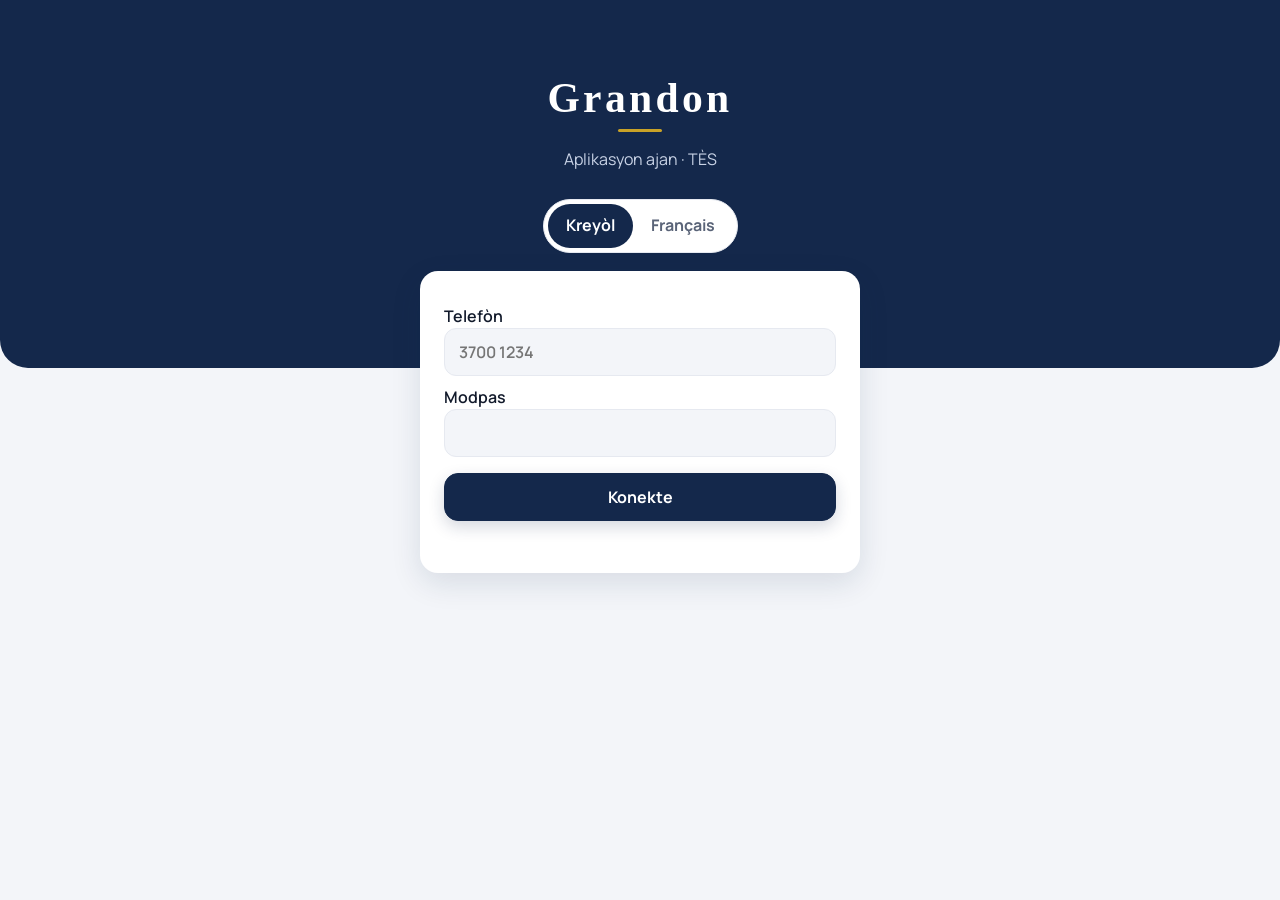
==== commit b88dc861: "Ekran chajman: logo anime pandan aplikasyon an ap chaje (v4.49) Co-Authored-By: Claude Opus 5.5 <nor" ====
--- a/tes/index.html
+++ b/tes/index.html
@@ -23,11 +23,32 @@
   <link rel="stylesheet" href="../look-a.css">
   <link rel="stylesheet" href="../look-b.css">
   <link rel="stylesheet" href="../look-c.css">
+  <style>
+    /* Ekran chajman (anvan aplikasyon an parèt): logo a anime pandan l ap chaje. */
+    .splash { position: fixed; inset: 0; z-index: 50; display: flex; flex-direction: column; align-items: center; justify-content: center; gap: 22px;
+      background: radial-gradient(120% 90% at 50% 35%, #1d3866 0%, #14284b 55%, #0b1830 100%); color: #fff; font-family: system-ui, -apple-system, "Segoe UI", Roboto, Arial, sans-serif; }
+    .spl-logo { display: flex; flex-direction: column; align-items: center; gap: 14px; }
+    .spl-mak { font-family: "Iowan Old Style", "Palatino Linotype", Palatino, Georgia, serif; font-weight: 700; font-size: 2.6rem; letter-spacing: .08em; display: inline-flex; }
+    .spl-mak span { display: inline-block; opacity: 0; transform: translateY(14px); animation: spl-let .7s cubic-bezier(.2, .8, .2, 1) forwards, spl-glo 2.4s ease-in-out 1.2s infinite; }
+    .spl-ikon { width: 84px; height: 84px; animation: spl-pop .8s cubic-bezier(.2, .9, .3, 1.3) both, spl-flo 2.6s ease-in-out .8s infinite; filter: drop-shadow(0 6px 14px rgba(0, 0, 0, .25)); }
+    .spl-bar { width: 132px; height: 4px; border-radius: 4px; background: rgba(255, 255, 255, .16); overflow: hidden; position: relative; }
+    .spl-bar i { position: absolute; top: 0; bottom: 0; width: 40%; border-radius: 4px; background: #c9a227; animation: spl-bar 1.25s ease-in-out infinite; }
+    .spl-t { margin: 0; font-size: .85rem; letter-spacing: .04em; opacity: .7; }
+    html[data-mak="bs"] .splash { background: radial-gradient(120% 90% at 50% 35%, #0f5a88 0%, #094368 55%, #06304b 100%); }
+    html[data-mak="bs"] .spl-mak { font-family: "Inter", "Segoe UI", system-ui, Arial, sans-serif; font-weight: 800; letter-spacing: 0; font-size: 2rem; }
+    html[data-mak="bs"] .spl-bar i { background: #63b32e; }
+    @keyframes spl-let { to { opacity: 1; transform: none; } }
+    @keyframes spl-glo { 0%, 100% { text-shadow: none; } 50% { text-shadow: 0 0 18px rgba(255, 255, 255, .45); } }
+    @keyframes spl-pop { from { opacity: 0; transform: scale(.6) rotate(-8deg); } to { opacity: 1; transform: none; } }
+    @keyframes spl-flo { 0%, 100% { transform: translateY(0); } 50% { transform: translateY(-8px); } }
+    @keyframes spl-bar { 0% { left: -40%; } 100% { left: 100%; } }
+    @media (prefers-reduced-motion: reduce) { .spl-mak span, .spl-ikon, .spl-bar i { animation: none; opacity: 1; transform: none; } .spl-bar i { left: 30%; } }
+  </style>
 </head>
 <body>
   <header id="bar" hidden></header>
   <nav id="nav" class="tabbar" aria-label="Navigasyon prensipal" hidden></nav>
-  <main id="app"><p class="empty">Ap chaje…</p></main>
+  <main id="app"><div class="splash" role="status" aria-label="Ap chaje"><div class="spl-logo"><span class="spl-mak" aria-hidden="true"><span style="animation-delay:0.00s,1.20s">G</span><span style="animation-delay:0.07s,1.32s">r</span><span style="animation-delay:0.14s,1.44s">a</span><span style="animation-delay:0.21s,1.56s">n</span><span style="animation-delay:0.28s,1.68s">d</span><span style="animation-delay:0.35s,1.80s">o</span><span style="animation-delay:0.42s,1.92s">n</span></span></div><div class="spl-bar"><i></i></div><p class="spl-t">Ap chaje…</p></div></main>
   <script src="config.js"></script>
   <script type="module" src="../app.js"></script>
 </body>
--- a/app.css
+++ b/app.css
@@ -566,3 +566,114 @@
   .row.kesr { grid-template-columns: 28px 64px minmax(0, 1fr) auto; }
   .row.kesr .kes-chk { grid-column: 1; } .row.kesr .txr-le { grid-column: 2; grid-row: auto; } .row.kesr .txr-main { grid-column: 3; } .row.kesr .kes-mon { grid-column: 4; grid-row: auto; }
 }
+
+/* Logo tipografik «Grandon» (pa gen ikòn nan aplikasyon an) */
+.wordmark { font-family: "Iowan Old Style", "Palatino Linotype", Palatino, Georgia, "Times New Roman", serif; font-weight: 700; letter-spacing: .06em; font-style: normal; line-height: 1.1; }
+html[data-look] .brand .wordmark { font-family: "Iowan Old Style", "Palatino Linotype", Palatino, Georgia, "Times New Roman", serif; font-size: 1.3rem; letter-spacing: .06em; }
+html[data-look] .login h1.wordmark { font-family: "Iowan Old Style", "Palatino Linotype", Palatino, Georgia, "Times New Roman", serif; font-size: 2.6rem; letter-spacing: .08em; margin: 28px 0 2px; padding: 0 0 10px; position: relative; }
+html[data-look] .login h1.wordmark::after { content: ""; position: absolute; left: 50%; bottom: 0; width: 44px; height: 3px; border-radius: 3px; transform: translateX(-50%); background: var(--gold, var(--acc, currentColor)); }
+
+/* Bouton «Modifye cycle a» (manadjè / admin) */
+.btn.cycle-mod { display: flex; align-items: center; justify-content: center; gap: 8px; margin: 10px 0 12px; }
+.btn.cycle-mod svg { width: 18px; height: 18px; flex: none; }
+
+/* Ekip (manadjè / admin) */
+.ekip-av { width: 40px; height: 40px; border-radius: 50%; display: inline-flex; align-items: center; justify-content: center; flex: none;
+  background: color-mix(in srgb, var(--acc) 22%, var(--card)); color: var(--ink); font-weight: 800; font-size: .9rem; letter-spacing: .02em; }
+.ekip-bar { display: block; height: 6px; border-radius: 6px; background: color-mix(in srgb, var(--mut) 22%, transparent); overflow: hidden; }
+.ekip-bar i { display: block; height: 100%; background: var(--ok); border-radius: 6px; }
+.ekip-sek { margin-top: 18px; }
+.ekip-sek-h { display: flex; justify-content: space-between; align-items: baseline; gap: 8px; }
+.ekip-sek-h h2 { margin: 0 0 8px; }
+.row.ekip-r { display: grid; grid-template-columns: 40px minmax(0, 1fr) auto; gap: 12px; align-items: center; text-decoration: none; color: inherit; }
+.ekip-m { display: flex; flex-direction: column; gap: 4px; min-width: 0; }
+.ekip-p { display: flex; flex-direction: column; align-items: flex-end; text-align: right; }
+.ekip-p b { font-size: 1.15rem; }
+.ekip-p small { color: var(--mut); font-size: .72rem; white-space: nowrap; }
+.ekip-g { display: grid; grid-template-columns: 1fr; gap: 12px; margin-top: 12px; }
+.card.ekip-k { display: flex; flex-direction: column; gap: 10px; padding: 14px; text-decoration: none; color: inherit; }
+.ekip-k-h { display: flex; align-items: center; gap: 12px; }
+.ekip-k-h .grow { display: flex; flex-direction: column; min-width: 0; }
+.ekip-k-h small { font-size: .78rem; }
+.ekip-pc { font-size: 1.4rem; font-weight: 800; }
+.ekip-dl { display: grid; grid-template-columns: 1fr 1fr; gap: 8px 14px; margin: 0; }
+.ekip-dl div { display: flex; justify-content: space-between; gap: 8px; border-bottom: 1px dashed var(--line); padding-bottom: 4px; min-width: 0; }
+.ekip-dl dt { color: var(--mut); font-size: .8rem; }
+.ekip-dl dd { margin: 0; font-weight: 700; font-size: .85rem; text-align: right; white-space: nowrap; }
+.warn-t { color: var(--warn); }
+.ekip-tet { display: flex; align-items: center; justify-content: space-between; gap: 12px; flex-wrap: wrap; margin-bottom: 6px; }
+.ekip-non { display: flex; align-items: center; gap: 10px; }
+.ekip-non div { display: flex; flex-direction: column; }
+.ekip-non small { color: var(--mut); font-size: .75rem; }
+.ekip-kont { margin-top: 18px; }
+@media (min-width: 720px) { .ekip-g { grid-template-columns: repeat(2, minmax(0, 1fr)); } }
+@media (min-width: 1440px) { .ekip-g { grid-template-columns: repeat(3, minmax(0, 1fr)); } }
+/* Pòtfèy: «Pòtfèy mwen / Tout» */
+.chips.filt.potfey-ch, html[data-look] .chips.filt.potfey-ch { display: grid; grid-template-columns: repeat(2, minmax(0, 1fr)); max-width: 460px; margin: 4px 0 6px; }
+.potfey-not { margin: 0 0 12px; }
+.potfey-k { display: flex; align-items: center; gap: 12px; padding: 10px 14px; margin: 8px 0; }
+.potfey-k .grow { display: flex; flex-direction: column; min-width: 0; }
+/* Alèt: jesyon manadjè, Tablo, rapèl */
+.alet-ajan { max-width: 360px; margin: 6px 0 10px; }
+.alet-tablo { margin: 14px 0; }
+.alet-tr .alet-kl { font-weight: 600; }
+.alet-plis summary { cursor: pointer; padding: 8px 2px; }
+.row.alet.rapel { border-left-style: dashed; }
+.alet-tit .btns { display: flex; gap: 6px; flex-wrap: wrap; }
+.notif-p { display: flex; flex-direction: column; gap: 4px; }
+.alet-kp { gap: 6px; }
+/* Foto: kamera nan aplikasyon an + chwazi yon fichye */
+.foto-ch { display: flex; flex-direction: column; gap: 6px; }
+.foto-ch .btns { display: flex; flex-wrap: wrap; gap: 8px; }
+.foto-ch .btns .btn { flex: 1 1 160px; }
+.foto-fichye { position: relative; cursor: pointer; }
+.foto-fichye input[type=file] { position: absolute; inset: 0; opacity: 0; width: 100%; height: 100%; cursor: pointer; }
+.kam { background: #000; border-radius: 12px; overflow: hidden; aspect-ratio: 3 / 4; max-height: 60vh; display: flex; align-items: center; justify-content: center; }
+.kam-v { width: 100%; height: 100%; object-fit: cover; }
+.kam-b { flex-wrap: wrap; }
+/* Lè operasyon */
+.le-femen { text-align: center; padding: 28px 18px; display: flex; flex-direction: column; align-items: center; gap: 8px; max-width: 520px; margin: 24px auto; }
+.le-ico { font-size: 2.6rem; }
+.foto-ak { display: flex; flex-direction: column; gap: 8px; padding: 12px 14px; margin: 10px 0; }
+.foto-ak .btns { display: flex; flex-wrap: wrap; gap: 8px; }
+.foto-ak .btns .btn { flex: 1 1 180px; }
+.foto-ak.foto-manke { border: 1px dashed var(--warn, #c9a227); }
+.gps-ak { display: flex; align-items: center; gap: 12px; flex-wrap: wrap; padding: 12px 14px; margin: 10px 0; border: 1px dashed var(--warn, #c9a227); }
+.gps-ak .grow { flex: 1 1 220px; min-width: 0; }
+/* Alèt: tablo pwoblèm yo (yon liy pa pwoblèm, yon kolòn pa ajan) */
+.chip-s { font-size: .75rem; padding: 1px 8px; border-radius: 99px; background: var(--track, rgba(127,127,127,.15)); }
+.pw-tab { padding: 4px 0; overflow: hidden; margin-bottom: 14px; }
+.pw-r { display: grid; align-items: center; gap: 10px; padding: 10px 16px; }
+.alet-pw + .alet-pw, .pw-tet + .alet-pw { border-top: 1px solid var(--line, rgba(127,127,127,.18)); }
+.pw-tet { font-size: .72rem; font-weight: 700; text-transform: uppercase; letter-spacing: .04em; opacity: .7; padding-block: 8px; }
+.pw-l { display: flex; flex-direction: column; gap: 2px; min-width: 0; }
+.pw-n, .pw-a { text-align: center; font-variant-numeric: tabular-nums; }
+.pw-n b { font-size: 1.35rem; }
+.pw-a-non { display: none; }
+.pw-b { display: flex; gap: 6px; justify-content: flex-end; flex-wrap: wrap; }
+.pw-b .btn { white-space: nowrap; }
+.alet-pw.zewo .pw-r { opacity: .55; padding-block: 6px; }
+.alet-pw-lis { padding: 0 16px 14px; }
+.pw-lis { display: grid; grid-template-columns: repeat(auto-fill, minmax(min(100%, 300px), 1fr)); gap: 8px; max-height: 420px; overflow: auto; }
+.pw-lis .row { display: flex; align-items: center; gap: 8px; border: 1px solid var(--line, rgba(127,127,127,.18)); border-radius: 10px; padding: 8px 10px; }
+.pw-lis .row .grow { min-width: 0; }
+.pw-sou { margin: 6px 0 8px; display: flex; flex-direction: column; gap: 2px; }
+@media (max-width: 760px) {
+  .pw-r { display: flex !important; flex-wrap: wrap; gap: 6px 10px; }
+  .pw-tet { display: none !important; }
+  .pw-l { flex: 1 1 60%; }
+  .pw-n { flex: 0 0 auto; }
+  .pw-a { flex: 0 0 auto; font-size: .75rem; padding: 1px 8px; border-radius: 99px; background: var(--track, rgba(127,127,127,.15)); }
+  .pw-a-non { display: inline; margin-right: 4px; }
+  .pw-a0 { display: none; }
+  .pw-b { flex: 1 1 100%; justify-content: stretch; }
+  .pw-b .btn { flex: 1 1 0; }
+}
+.pw-sou small { font-size: .8rem; font-weight: 400; }
+/* Mak sit la (config LOGO / LOGO_IKON): logo enstitisyon an olye logo tèks la */
+.brand .brand-logo { width: 30px; height: 30px; object-fit: contain; background: #fff; border-radius: 8px; padding: 3px; }
+.login-logo { margin: 24px auto 4px; display: flex; justify-content: center; }
+.login-logo img { width: min(260px, 70vw); height: auto; border-radius: 14px; background: #fff; padding: 8px 12px; }
+/* Logo mak la sou bann lan: pa gen kad, pa gen fon (logo a an blan + vèt, transparan) */
+html[data-look] .login .login-logo img { border: 0; border-radius: 0; box-shadow: none; background: none; padding: 0; width: min(300px, 72vw); filter: drop-shadow(0 2px 6px rgba(0, 0, 0, .18)); }
+html[data-look] .brand .brand-logo { background: none; padding: 0; border-radius: 0; width: 28px; height: 28px; }
